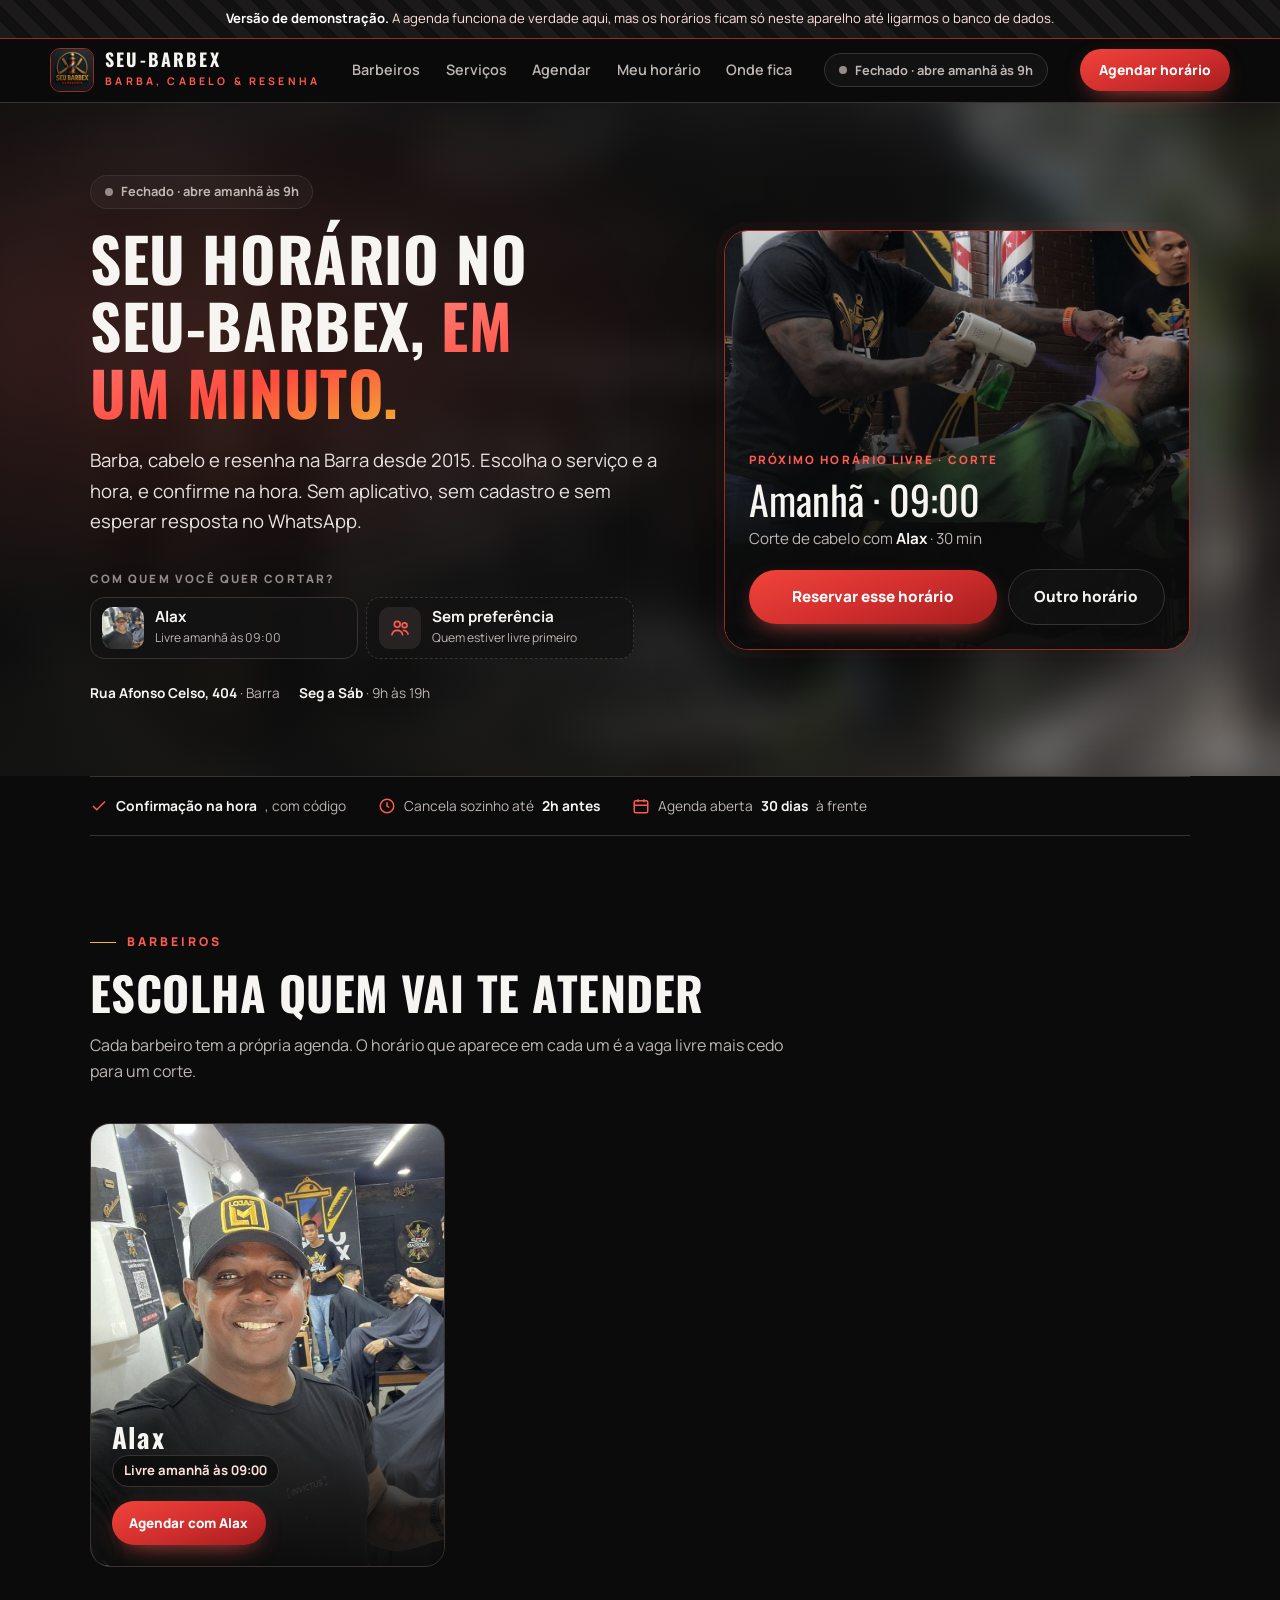
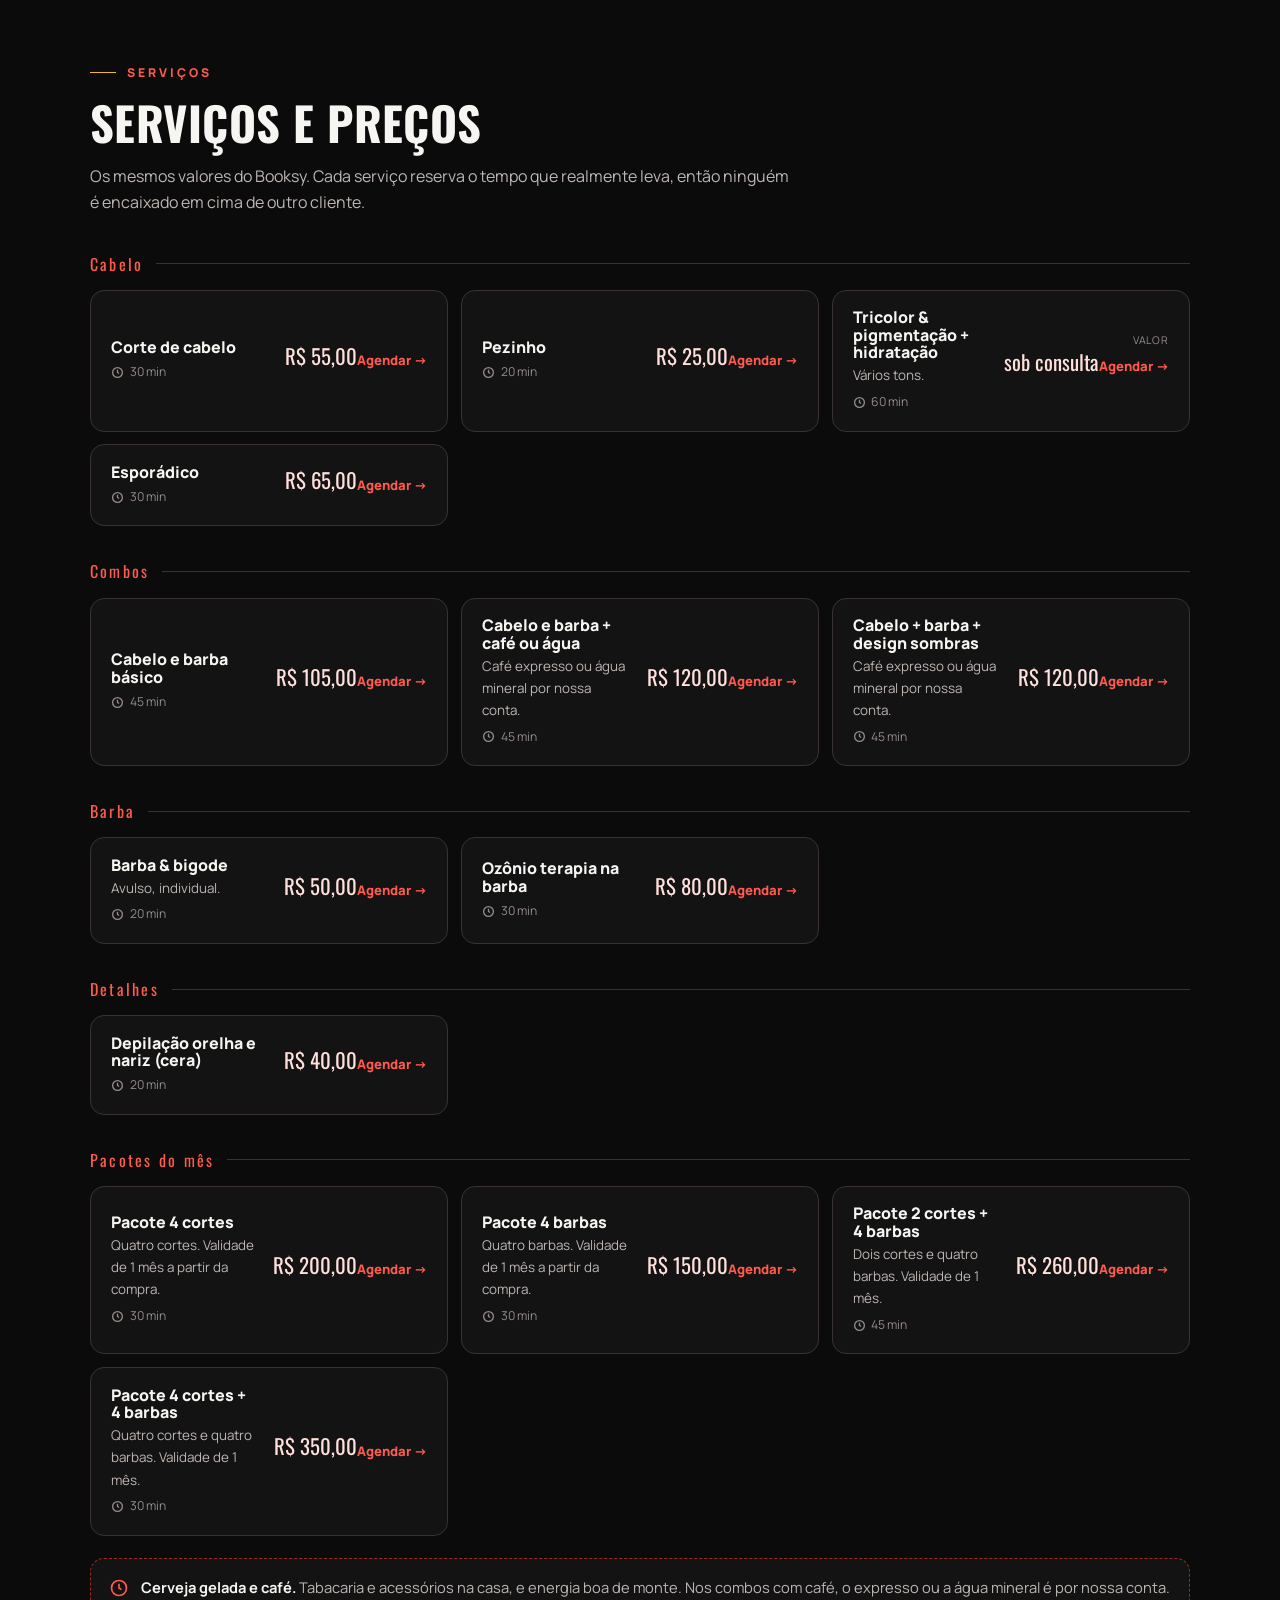
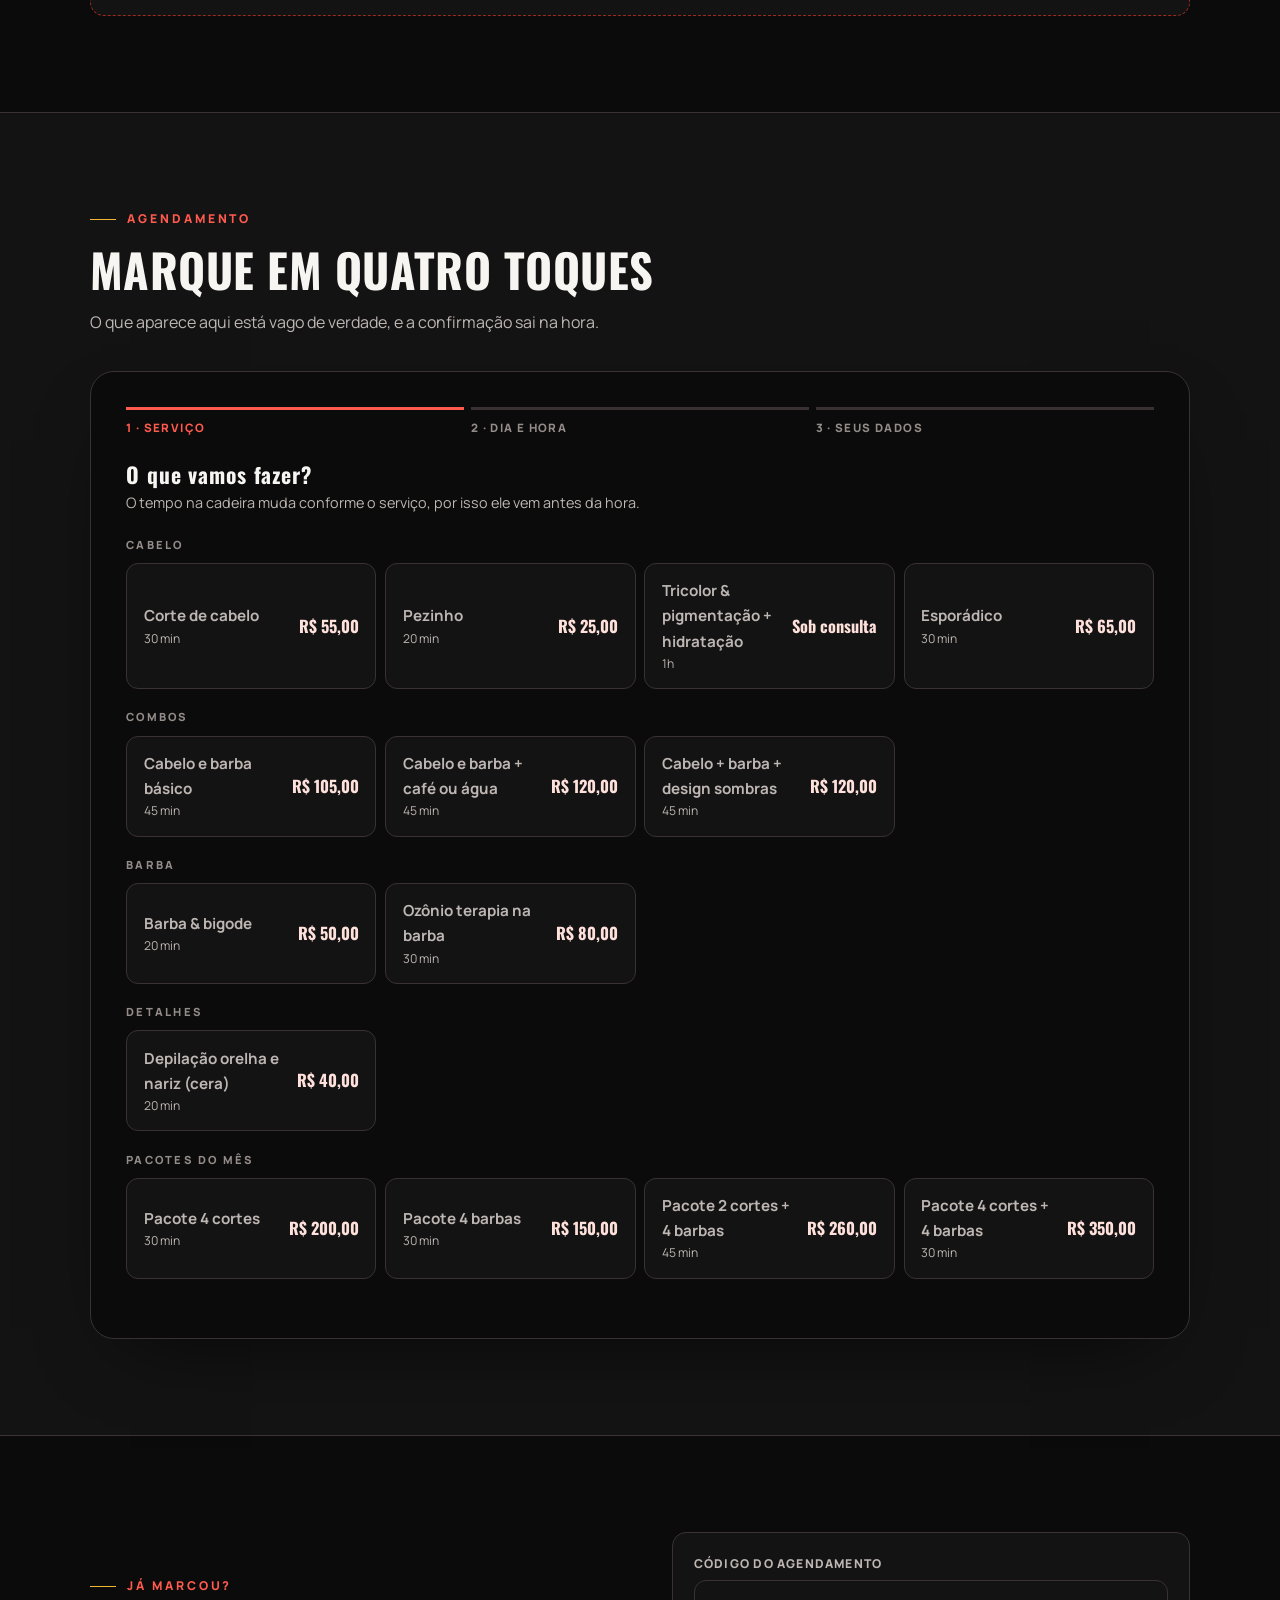
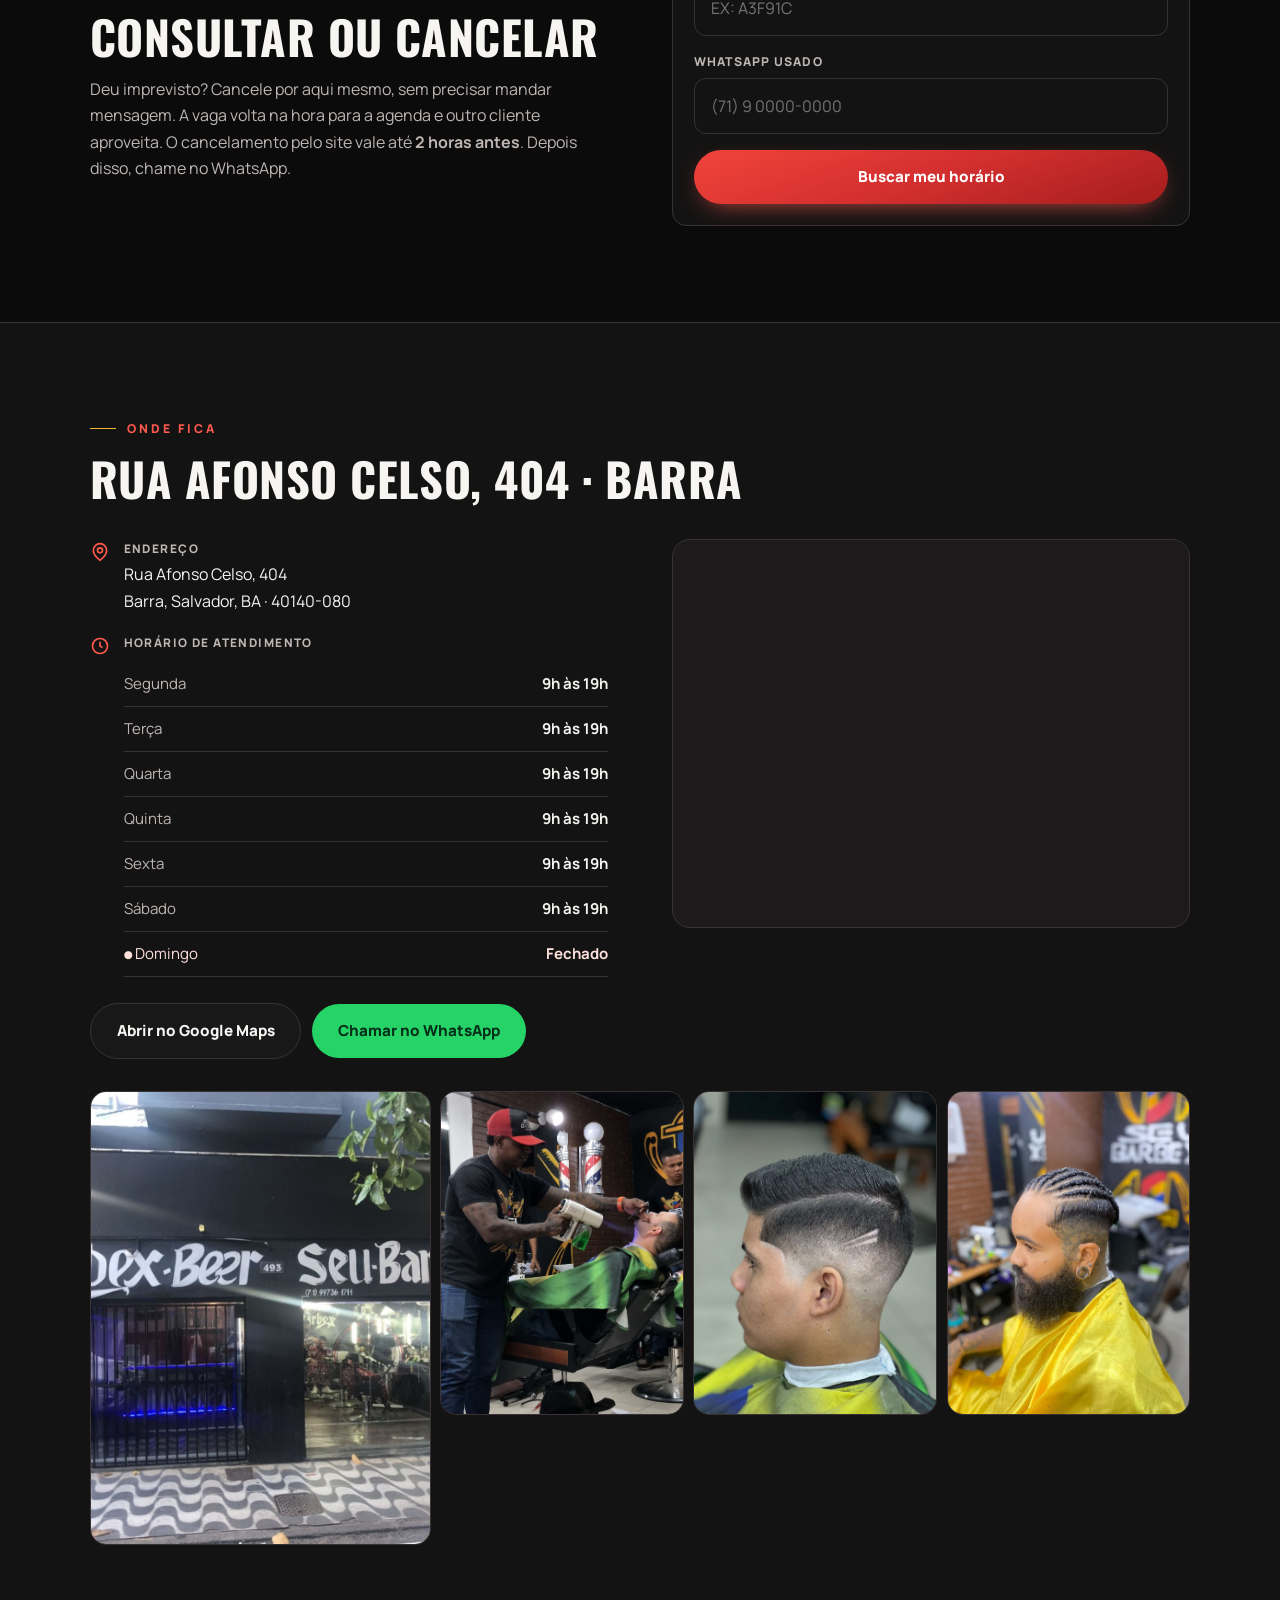
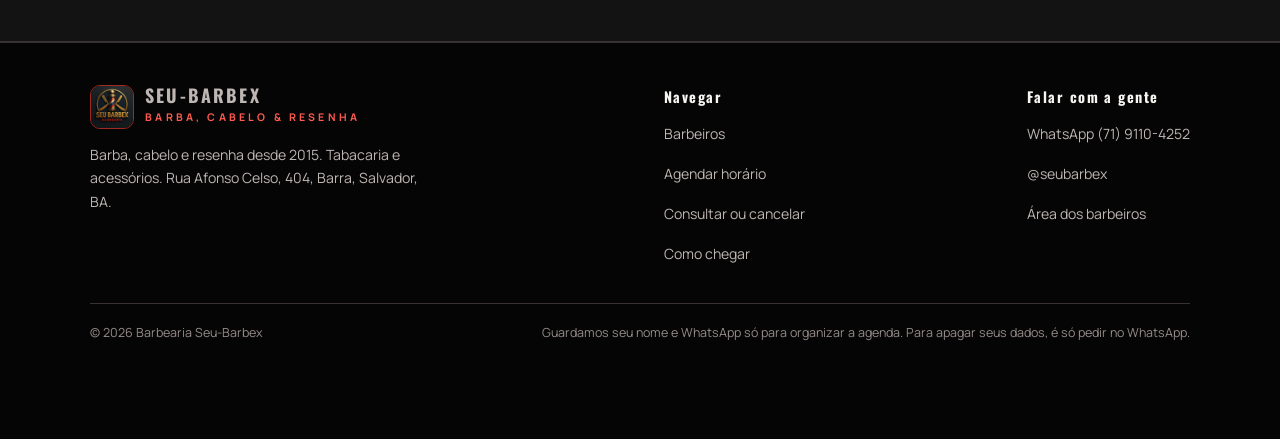
==== index.html @ 73397964 "Atualiza o site" ====
<!DOCTYPE html>
<html lang="pt-BR">
<head>
<meta charset="UTF-8">
<meta name="viewport" content="width=device-width, initial-scale=1.0">
<title>Seu-Barbex · Barba, Cabelo &amp; Resenha · Agende seu horário na Barra</title>
<meta name="description" content="Barbearia na Barra, Salvador, desde 2015. Barba, cabelo e resenha, com tabacaria e acessórios. Escolha o barbeiro, o serviço e o horário e confirme na hora, sem app e sem cadastro.">
<meta name="theme-color" content="#0B0B0B">
<link rel="icon" href="fotos/logo.jpg">

<meta property="og:type" content="website">
<meta property="og:title" content="Seu-Barbex · Agende seu horário">
<meta property="og:description" content="Escolha o barbeiro, o serviço e o horário. Confirmação na hora, sem app.">
<meta property="og:image" content="fotos/salao.jpg">
<meta property="og:locale" content="pt_BR">
<meta name="twitter:card" content="summary_large_image">

<link rel="preconnect" href="https://fonts.googleapis.com">
<link rel="preconnect" href="https://fonts.gstatic.com" crossorigin>
<link href="https://fonts.googleapis.com/css2?family=Oswald:wght@500;600;700&family=Manrope:wght@400;500;600;700;800&display=swap" rel="stylesheet">
<link rel="stylesheet" href="assets/estilo.css?v=20260923222624">

<script type="application/ld+json">
{
  "@context":"https://schema.org",
  "@type":"BarberShop",
  "name":"Barbearia Seu-Barbex",
  "slogan":"Barba, Cabelo & Resenha",
  "image":"fotos/salao.jpg",
  "priceRange":"R$$",
  "address":{
    "@type":"PostalAddress",
    "streetAddress":"Rua Afonso Celso, 404",
    "addressLocality":"Salvador",
    "addressRegion":"BA",
    "postalCode":"40140-080",
    "addressCountry":"BR"
  },
  "telephone":"+55 71 9110-4252",
  "sameAs":["https://www.instagram.com/seubarbex/","https://booksy.com/pt-br/101748_seu-barbex_barbearias_244817_salvador"],
  "openingHoursSpecification":[
    {"@type":"OpeningHoursSpecification","dayOfWeek":["Monday","Tuesday","Wednesday","Thursday","Friday","Saturday"],"opens":"09:00","closes":"19:00"}
  ]
}
</script>
</head>
<body>

<div id="faixa-demo" class="faixa-demo" hidden>
  <b>Versão de demonstração.</b> A agenda funciona de verdade aqui, mas os horários ficam só neste aparelho até ligarmos o banco de dados.
</div>

<!-- ================= TOPO ================= -->
<header class="topo">
  <div class="wrap topo-in">
    <a class="marca" href="#" aria-label="Seu-Barbex, início">
      <img src="fotos/logo.jpg" alt="" width="44" height="44">
      <span><b>SEU-BARBEX</b><small>Barba, Cabelo &amp; Resenha</small></span>
    </a>
    <nav class="menu">
      <a href="#equipe">Barbeiros</a>
      <a href="#servicos">Serviços</a>
      <a href="#agendar">Agendar</a>
      <a href="#meu-horario">Meu horário</a>
      <a href="#local">Onde fica</a>
    </nav>
    <span class="status" data-status></span>
    <a class="btn btn-prata" href="#agendar">Agendar horário</a>
  </div>
</header>

<!-- ================= CAPA: a agenda já começa aqui ================= -->
<section class="capa capa-agenda">
  <div class="capa-foto" style="background-image:url('fotos/salao.jpg');background-position:60% 50%"></div>
  <div class="wrap capa-in">
    <div class="capa-txt">
      <span class="status" data-status></span>
      <h1>Seu horário no Seu-Barbex, <span class="prata-texto">em um minuto.</span></h1>
      <p class="lead">
        Barba, cabelo e resenha na Barra desde 2015. Escolha o serviço e a hora, e confirme na hora.
        Sem aplicativo, sem cadastro e sem esperar resposta no WhatsApp.
      </p>

      <p class="rotulo">Com quem você quer cortar?</p>
      <div class="atalhos" id="atalhos">
        <div class="carregando">Carregando a equipe…</div>
      </div>

      <div class="capa-rodape">
        <span><b>Rua Afonso Celso, 404</b> · Barra</span>
        <span><b>Seg a Sáb</b> · 9h às 19h</span>
      </div>
    </div>

    <aside class="proximo" id="proximo" aria-live="polite">
      <img src="fotos/atendimento.jpg" alt="" width="1050" height="1400">
      <div class="proximo-in">
        <p class="rotulo">Próximo horário livre · Corte</p>
        <div class="proximo-quando" id="px-quando">Procurando…</div>
        <p class="proximo-com" id="px-com">&nbsp;</p>
        <div class="acoes">
          <button class="btn btn-prata btn-bloco" id="px-reservar" type="button" disabled>Reservar esse horário</button>
          <a class="btn btn-linha" href="#agendar">Outro horário</a>
        </div>
      </div>
    </aside>
  </div>
</section>

<div class="wrap">
  <div class="selos">
    <span><svg width="18" height="18" viewBox="0 0 24 24" fill="none" stroke="currentColor" stroke-width="2"><path d="M20 6 9 17l-5-5"/></svg><b>Confirmação na hora</b>, com código</span>
    <span><svg width="18" height="18" viewBox="0 0 24 24" fill="none" stroke="currentColor" stroke-width="2"><circle cx="12" cy="12" r="9"/><path d="M12 7v5l3 2"/></svg>Cancela sozinho até <b>2h antes</b></span>
    <span><svg width="18" height="18" viewBox="0 0 24 24" fill="none" stroke="currentColor" stroke-width="2"><rect x="3" y="5" width="18" height="16" rx="2"/><path d="M8 3v4M16 3v4M3 11h18"/></svg>Agenda aberta <b>30 dias</b> à frente</span>
  </div>
</div>

<!-- ================= EQUIPE ================= -->
<section class="secao" id="equipe">
  <div class="wrap">
    <p class="olho">Barbeiros</p>
    <h2>Escolha quem vai te atender</h2>
    <p class="sub">
      Cada barbeiro tem a própria agenda. O horário que aparece em cada um
      é a vaga livre mais cedo para um corte.
    </p>
    <div class="equipe equipe-v2" id="equipe-lista">
      <div class="carregando">Carregando a equipe…</div>
    </div>
  </div>
</section>

<!-- ================= SERVIÇOS ================= -->
<section class="secao" id="servicos" style="padding-top:0">
  <div class="wrap">
    <p class="olho">Serviços</p>
    <h2>Serviços e preços</h2>
    <p class="sub">
      Os mesmos valores do Booksy. Cada serviço reserva o tempo que realmente leva,
      então ninguém é encaixado em cima de outro cliente.
    </p>
    <div id="cardapio" style="margin-top:2.2rem">
      <div class="carregando">Carregando os serviços…</div>
    </div>
    <div class="aviso-chegada">
      <svg width="20" height="20" viewBox="0 0 24 24" fill="none" stroke="currentColor" stroke-width="2"><circle cx="12" cy="12" r="9"/><path d="M12 7v5l3 2"/></svg>
      <span><b>Cerveja gelada e café.</b> Tabacaria e acessórios na casa, e energia boa de monte.
        Nos combos com café, o expresso ou a água mineral é por nossa conta.</span>
    </div>
  </div>
</section>

<!-- ================= AGENDAMENTO ================= -->
<section class="secao agendar" id="agendar">
  <div class="wrap">
    <p class="olho">Agendamento</p>
    <h2>Marque em quatro toques</h2>
    <p class="sub">
      O que aparece aqui está vago de verdade, e a confirmação sai na hora.
    </p>

    <div class="painel" id="agendar-app">

      <div class="passos" id="passos">
        <div class="passo" data-estado="atual">1 · Barbeiro</div>
        <div class="passo" data-estado="aberto">2 · Serviço</div>
        <div class="passo" data-estado="aberto">3 · Dia e hora</div>
        <div class="passo" data-estado="aberto">4 · Seus dados</div>
      </div>

      <div class="escolhas" id="escolhas" hidden></div>

      <!-- 1 -->
      <div class="etapa" data-etapa="1" data-ativa>
        <h3>Com quem você quer cortar?</h3>
        <p class="dica">Cada barbeiro tem a própria agenda. Sem preferência, você vê todos os horários livres da casa.</p>
        <div class="lista-barbeiros" id="lista-barbeiros"></div>
      </div>

      <!-- 2 -->
      <div class="etapa" data-etapa="2">
        <h3>O que vamos fazer?</h3>
        <p class="dica">O tempo na cadeira muda conforme o serviço, por isso ele vem antes da hora.</p>
        <div id="lista-servicos"></div>
        <div class="acoes"><button class="voltar" type="button" data-voltar="1">← Trocar o barbeiro</button></div>
      </div>

      <!-- 3 -->
      <div class="etapa" data-etapa="3">
        <h3>Escolha o dia e a hora</h3>
        <div class="fita" id="fita-dias"></div>
        <p class="titulo-dia" id="titulo-dia"></p>
        <div id="caixa-horas"></div>
        <div class="acoes"><button class="voltar" type="button" data-voltar="2">← Trocar o serviço</button></div>
      </div>

      <!-- 4 -->
      <div class="etapa" data-etapa="4">
        <h3>Quase lá</h3>
        <p class="dica">Só falta saber quem vai sentar na cadeira.</p>
        <div class="resumo" id="resumo"></div>
        <form id="form-cliente" novalidate>
          <div class="campos">
            <div class="campo">
              <label for="cli-nome">Seu nome</label>
              <input id="cli-nome" name="nome" type="text" autocomplete="name" placeholder="Como te chamam" required>
            </div>
            <div class="campo">
              <label for="cli-tel">WhatsApp</label>
              <input id="cli-tel" name="tel" type="tel" inputmode="numeric" autocomplete="tel" placeholder="(71) 9 0000-0000" required>
              <p class="ajuda">Serve para te achar se precisar remarcar. Não vai para lista de propaganda.</p>
            </div>
            <div class="campo">
              <label for="cli-obs">Observação <span style="text-transform:none;letter-spacing:0;font-weight:500">(opcional)</span></label>
              <textarea id="cli-obs" name="obs" maxlength="240" placeholder="Ex: o mesmo do mês passado, degradê baixo"></textarea>
            </div>
          </div>
          <div id="msg-form"></div>
          <div class="acoes">
            <button class="btn btn-prata" id="btn-confirmar" type="submit">Confirmar horário</button>
            <button class="voltar" type="button" data-voltar="3">← Trocar a hora</button>
          </div>
        </form>
      </div>

      <!-- 5 -->
      <div class="etapa" data-etapa="5">
        <div class="sucesso">
          <div class="selo-ok" aria-hidden="true">
            <svg width="30" height="30" viewBox="0 0 24 24" fill="none" stroke="currentColor" stroke-width="3" stroke-linecap="round" stroke-linejoin="round"><path d="M20 6 9 17l-5-5"/></svg>
          </div>
          <h3>Horário confirmado</h3>
          <p class="com">com <span id="ok-barbeiro"></span></p>
          <p class="dica" id="ok-linha" style="color:var(--cinza);margin:.4rem 0 1rem"></p>
          <p style="font-size:.76rem;letter-spacing:.16em;text-transform:uppercase;color:var(--cinza);font-weight:800">Seu código</p>
          <div class="codigo" id="ok-codigo"></div>
          <p style="max-width:34rem;margin:0 auto 1.4rem;color:var(--cinza);font-size:.92rem">
            Guarde esse código: é com ele que você consulta ou cancela sozinho,
            até 2 horas antes. Chegue uns 5 minutinhos antes.
          </p>
          <div class="acoes" style="justify-content:center">
            <a class="btn btn-zap" id="ok-zap" target="_blank" rel="noopener">Avisar no WhatsApp</a>
            <a class="btn btn-linha" id="ok-ics">Salvar no calendário</a>
            <button class="btn btn-linha" id="btn-novo" type="button">Marcar outro</button>
          </div>
        </div>
      </div>

    </div>
  </div>
</section>

<!-- ================= MEU HORÁRIO ================= -->
<section class="secao" id="meu-horario">
  <div class="wrap dupla">
    <div>
      <p class="olho">Já marcou?</p>
      <h2>Consultar ou cancelar</h2>
      <p class="sub">
        Deu imprevisto? Cancele por aqui mesmo, sem precisar mandar mensagem.
        A vaga volta na hora para a agenda e outro cliente aproveita.
        O cancelamento pelo site vale até <b>2 horas antes</b>. Depois disso, chame no WhatsApp.
      </p>
    </div>
    <div class="cartao">
      <form id="form-consulta">
        <div class="campos">
          <div class="campo">
            <label for="con-codigo">Código do agendamento</label>
            <input id="con-codigo" type="text" placeholder="Ex: A3F91C" style="text-transform:uppercase" required>
          </div>
          <div class="campo">
            <label for="con-tel">WhatsApp usado</label>
            <input id="con-tel" type="tel" inputmode="numeric" placeholder="(71) 9 0000-0000" required>
          </div>
          <button class="btn btn-prata btn-bloco" type="submit">Buscar meu horário</button>
        </div>
      </form>
      <div id="saida-consulta"></div>
    </div>
  </div>
</section>

<!-- ================= ONDE FICA ================= -->
<section class="secao" id="local" style="background:var(--grafite);border-block:1px solid var(--borda)">
  <div class="wrap">
    <p class="olho">Onde fica</p>
    <h2>Rua Afonso Celso, 404 · Barra</h2>

    <div class="dupla" style="margin-top:2.2rem;align-items:start">
      <div class="info-local">
        <div class="info-item">
          <svg width="20" height="20" viewBox="0 0 24 24" fill="none" stroke="currentColor" stroke-width="2"><path d="M20 10c0 6-8 12-8 12s-8-6-8-12a8 8 0 1 1 16 0Z"/><circle cx="12" cy="10" r="3"/></svg>
          <div>
            <b class="rot">Endereço</b>
            Rua Afonso Celso, 404<br>
            Barra, Salvador, BA · 40140-080
          </div>
        </div>

        <div class="info-item">
          <svg width="20" height="20" viewBox="0 0 24 24" fill="none" stroke="currentColor" stroke-width="2"><circle cx="12" cy="12" r="9"/><path d="M12 7v5l3 2"/></svg>
          <div style="width:100%">
            <b class="rot">Horário de atendimento</b>
            <table class="tabela-horario" id="tabela-horario">
              <tr data-dia="1"><td>Segunda</td><td>9h às 19h</td></tr>
              <tr data-dia="2"><td>Terça</td><td>9h às 19h</td></tr>
              <tr data-dia="3"><td>Quarta</td><td>9h às 19h</td></tr>
              <tr data-dia="4"><td>Quinta</td><td>9h às 19h</td></tr>
              <tr data-dia="5"><td>Sexta</td><td>9h às 19h</td></tr>
              <tr data-dia="6"><td>Sábado</td><td>9h às 19h</td></tr>
              <tr data-dia="0"><td>Domingo</td><td>Fechado</td></tr>
            </table>
          </div>
        </div>

        <div class="acoes" style="margin-top:.4rem">
          <a class="btn btn-linha" id="link-maps" target="_blank" rel="noopener" href="https://www.google.com/maps/search/?api=1&amp;query=Rua+Afonso+Celso+404+Barra+Salvador+BA">Abrir no Google Maps</a>
          <a class="btn btn-linha" id="link-contato" target="_blank" rel="noopener" href="https://wa.me/557191104252">Chamar no WhatsApp</a>
        </div>
      </div>

      <div class="mapa">
        <iframe title="Mapa da Seu-Barbex" loading="lazy" referrerpolicy="no-referrer-when-downgrade"
          src="https://www.google.com/maps?q=Rua%20Afonso%20Celso%2C%20404%2C%20Barra%2C%20Salvador%20-%20BA&output=embed"></iframe>
      </div>
    </div>

    <div class="faixa-fotos">
      <figure><img src="fotos/fachada.jpg" loading="lazy" alt="Fachada da Seu-Barbex na Rua Afonso Celso, com o letreiro Barbex Beer e Seu-Barbex."></figure>
      <figure><img src="fotos/atendimento.jpg" loading="lazy" alt="Barbeiro de boné vermelho finalizando o corte de um cliente na cadeira."></figure>
      <figure><img src="fotos/corte-1.jpg" loading="lazy" style="object-position:50% 35%" alt="Corte degradê com risco lateral, visto de perfil."></figure>
      <figure><img src="fotos/barba.jpg" loading="lazy" style="object-position:50% 30%" alt="Cliente com barba longa e tranças no cabelo."></figure>
    </div>
  </div>
</section>

<!-- ================= RODAPÉ ================= -->
<footer class="rodape">
  <div class="wrap">
    <div class="rodape-in">
      <div style="max-width:22rem">
        <a class="marca" href="#" style="margin-bottom:.9rem">
          <img src="fotos/logo.jpg" alt="" width="44" height="44">
          <span><b>SEU-BARBEX</b><small>Barba, Cabelo &amp; Resenha</small></span>
        </a>
        <p>Barba, cabelo e resenha desde 2015. Tabacaria e acessórios. Rua Afonso Celso, 404, Barra, Salvador, BA.</p>
      </div>
      <div>
        <b class="rodape-titulo">Navegar</b>
        <ul class="rodape-links">
          <li><a href="#equipe">Barbeiros</a></li>
          <li><a href="#agendar">Agendar horário</a></li>
          <li><a href="#meu-horario">Consultar ou cancelar</a></li>
          <li><a href="#local">Como chegar</a></li>
        </ul>
      </div>
      <div>
        <b class="rodape-titulo">Falar com a gente</b>
        <ul class="rodape-links">
          <li><a href="https://wa.me/557191104252" target="_blank" rel="noopener">WhatsApp (71) 9110-4252</a></li>
          <li><a href="https://www.instagram.com/seubarbex/" target="_blank" rel="noopener">@seubarbex</a></li>
          <li><a href="admin.html">Área dos barbeiros</a></li>
        </ul>
      </div>
    </div>
    <div class="creditos">
      <span>© <span id="ano"></span> Barbearia Seu-Barbex</span>
      <span>Guardamos seu nome e WhatsApp só para organizar a agenda. Para apagar seus dados, é só pedir no WhatsApp.</span>
    </div>
  </div>
</footer>

<a class="flutua" href="#agendar">
  <svg width="18" height="18" viewBox="0 0 24 24" fill="none" stroke="currentColor" stroke-width="2"><rect x="3" y="5" width="18" height="16" rx="2"/><path d="M8 3v4M16 3v4M3 11h18"/></svg>
  Agendar
</a>

<script src="assets/config.js?v=20260923222624"></script>
<!-- Este bloco vem ANTES de agenda.js: registra o ouvinte que recebe
     barbeiros e serviços assim que carregam. -->
<script>
(function () {
  var CFG = window.TV;
  var DIAS = ['domingo','segunda','terça','quarta','quinta','sexta','sábado'];
  document.getElementById('ano').textContent = new Date().getFullYear();
  if (CFG.modoDemo) document.getElementById('faixa-demo').hidden = false;
  if (CFG.whatsapp) {
    var contato = document.getElementById('link-contato');
    contato.href = 'https://wa.me/' + CFG.whatsapp;
    contato.textContent = 'Chamar no WhatsApp';
    contato.className = 'btn btn-zap';
  }

  function el(tag, cls, txt) {
    var n = document.createElement(tag);
    if (cls) n.className = cls;
    if (txt != null) n.textContent = txt;
    return n;
  }
  function min(t) { var p = String(t).split(':'); return (+p[0]) * 60 + (+p[1]); }
  function horaCurta(t) { var p = String(t).split(':'); return (+p[0]) + 'h' + (p[1] === '00' ? '' : p[1]); }
  function irAgendar() { document.getElementById('agendar').scrollIntoView({ behavior: 'smooth' }); }
  function avatar(b, cls) {
    var box = el('span', cls);
    if (b.foto) { var i = el('img'); i.src = b.foto; i.alt = ''; box.appendChild(i); }
    else box.appendChild(el('span', 'iniciais', CFG.iniciais ? CFG.iniciais(b.nome) : b.nome[0]));
    return box;
  }
  function primeiroNome(n) { return String(n).split(' ')[0]; }
  function quando(p) { return CFG.diaRelativo(p.dia).replace(/, \d+ de .*/, '') + ' · ' + p.hora; }

  /* ---- aberto / fechado agora ---- */
  (function status() {
    var agora = new Date(), m = agora.getHours() * 60 + agora.getMinutes();
    var hoje = CFG.expediente[agora.getDay()], txt, aberto = false;
    if (hoje && hoje.aberto && m >= min(hoje.abre) && m < min(hoje.fecha)) {
      aberto = true; txt = 'Aberto agora · até ' + horaCurta(hoje.fecha);
    } else {
      for (var i = 0; i < 8; i++) {
        var d = (agora.getDay() + i) % 7, e = CFG.expediente[d];
        if (!e || !e.aberto || (i === 0 && m >= min(e.abre))) continue;
        txt = 'Fechado · abre ' + (i === 0 ? 'hoje' : i === 1 ? 'amanhã' : DIAS[d]) + ' às ' + horaCurta(e.abre);
        break;
      }
    }
    Array.prototype.forEach.call(document.querySelectorAll('[data-status]'), function (s) {
      s.textContent = txt;
      if (aberto) s.setAttribute('data-aberto', '');
    });
    var linha = document.querySelector('#tabela-horario tr[data-dia="' + agora.getDay() + '"]');
    if (linha) linha.setAttribute('data-hoje', '');
  })();

  /* ---- cardápio ---- */
  function pintaCardapio(lista) {
    var alvo = document.getElementById('cardapio');
    alvo.innerHTML = '';
    var grupos = {};
    lista.forEach(function (s) {
      if (s.categoria === 'Assinatura') { alvo.appendChild(cardAssinatura(s)); return; }
      var g = s.categoria || 'Serviços'; (grupos[g] = grupos[g] || []).push(s);
    });
    Object.keys(grupos).forEach(function (g) {
      var bloco = el('div', 'cardapio-grupo');
      bloco.appendChild(el('div', 'cardapio-titulo', g));
      var grade = el('div', 'grade-servicos');
      grupos[g].forEach(function (s) {
        var card = el('article', 'servico');
        card.innerHTML =
          '<div class="servico-txt"><h3></h3><p></p>' +
            '<span class="tempo"><svg width="13" height="13" viewBox="0 0 24 24" fill="none" stroke="currentColor" stroke-width="2.4"><circle cx="12" cy="12" r="9"/><path d="M12 7v5l3 2"/></svg>' +
            s.duracao_min + ' min</span></div>' +
          '<div class="servico-dir"><span class="preco"></span>' +
            '<button class="marcar" type="button">Agendar →</button></div>';
        card.querySelector('h3').textContent = s.nome;
        card.querySelector('p').textContent = s.descricao || '';
        card.querySelector('.preco').innerHTML = valor(s);
        card.querySelector('.marcar').addEventListener('click', function () { CFG.agendarServico(s.id); irAgendar(); });
        grade.appendChild(card);
      });
      bloco.appendChild(grade);
      alvo.appendChild(bloco);
    });
  }
  function valor(s) {
    if (!s.preco_centavos) return '<small>valor</small>sob consulta';
    return (s.a_partir_de ? '<small>a partir de</small>' : '') + 'R$ ' + (s.preco_centavos / 100).toFixed(2).replace('.', ',');
  }
  function cardAssinatura(s) {
    var c = el('article', 'assinatura');
    var esq = el('div');
    esq.appendChild(el('p', 'rotulo', 'Assinatura da casa'));
    esq.appendChild(el('h3', null, s.nome));
    esq.appendChild(el('p', null, s.descricao || ''));
    var meta = el('div', 'meta');
    meta.appendChild(el('span', null, s.duracao_min + ' min na cadeira'));
    esq.appendChild(meta);
    var dir = el('div', 'servico-dir');
    var p = el('div', 'preco'); p.innerHTML = valor(s);
    dir.appendChild(p);
    var b = el('button', 'btn btn-prata', 'Agendar a Experiência');
    b.type = 'button'; b.style.marginTop = '.6rem';
    b.addEventListener('click', function () { CFG.agendarServico(s.id); irAgendar(); });
    dir.appendChild(b);
    c.appendChild(esq); c.appendChild(dir);
    return c;
  }

  /* ---- atalhos da capa + cards da equipe, com a vaga mais cedo de cada um ---- */
  function pintaEquipe(barbeiros, servicos) {
    var corte = servicos.filter(function (s) { return s.id === 'corte' || s.slug === 'corte'; })[0] || servicos[0];
    var atalhos = document.getElementById('atalhos');
    var lista = document.getElementById('equipe-lista');
    atalhos.innerHTML = ''; lista.innerHTML = '';

    var proximos = [];
    barbeiros.forEach(function (b) {
      var at = el('button', 'atalho'); at.type = 'button';
      at.appendChild(avatar(b, 'av'));
      var t = el('span'); t.appendChild(el('b', null, b.nome));
      var sm = el('small', null, 'Vendo a agenda…'); t.appendChild(sm);
      at.appendChild(t);
      at.addEventListener('click', function () { CFG.agendarCom(b.id); irAgendar(); });
      atalhos.appendChild(at);

      var card = el('article', 'membro' + (b.foto ? '' : ' sem-foto'));
      if (b.foto) {
        var img = el('img'); img.src = b.foto; img.loading = 'lazy'; img.alt = 'Foto de ' + b.nome + ', barbeiro da Seu-Barbex.';
        card.appendChild(img);
      } else {
        card.appendChild(el('span', 'iniciais', CFG.iniciais ? CFG.iniciais(b.nome) : b.nome[0]));
      }
      var info = el('div', 'membro-info');
      info.appendChild(el('h3', null, b.nome));
      var livre = el('span', 'livre', 'Vendo a agenda…');
      info.appendChild(livre);
      var ac = el('div', 'membro-acoes');
      var bt = el('button', 'btn btn-prata', 'Agendar com ' + primeiroNome(b.nome));
      bt.type = 'button';
      bt.addEventListener('click', function () { CFG.agendarCom(b.id); irAgendar(); });
      ac.appendChild(bt);
      if (b.instagram) {
        var ig = el('a', 'btn btn-linha', '@'); ig.href = 'https://www.instagram.com/' + b.instagram + '/';
        ig.target = '_blank'; ig.rel = 'noopener'; ig.setAttribute('aria-label', 'Instagram de ' + b.nome);
        ac.appendChild(ig);
      }
      info.appendChild(ac);
      card.appendChild(info);
      lista.appendChild(card);

      proximos.push(CFG.proximoLivre(b, corte).then(function (p) {
        var txt = p ? 'Livre ' + quando(p).toLowerCase().replace(' · ', ' às ') : 'Agenda cheia nos próximos dias';
        sm.textContent = txt; livre.textContent = txt;
        return p ? { b: b, p: p } : null;
      }).catch(function () { sm.textContent = livre.textContent = 'Ver horários'; return null; }));
    });

    var q = el('button', 'atalho qualquer'); q.type = 'button';
    q.innerHTML = '<span class="av"><svg width="22" height="22" viewBox="0 0 24 24" fill="none" stroke="currentColor" stroke-width="1.8"><circle cx="9" cy="8" r="3.2"/><circle cx="17" cy="9" r="2.6"/><path d="M3 20c.6-3.4 3-5.4 6-5.4s5.4 2 6 5.4M15 14.8c2.8-.4 5.2 1.3 6 4.6"/></svg></span>' +
                  '<span><b>Sem preferência</b><small>Quem estiver livre primeiro</small></span>';
    q.addEventListener('click', function () { CFG.agendarCom('qualquer'); irAgendar(); });
    atalhos.appendChild(q);

    // cartão "próximo horário livre": a vaga mais cedo da casa inteira
    Promise.all(proximos).then(function (r) {
      var melhor = r.filter(Boolean).sort(function (a, c) {
        return (a.p.dia + a.p.hora) < (c.p.dia + c.p.hora) ? -1 : 1;
      })[0];
      var qd = document.getElementById('px-quando'), com = document.getElementById('px-com'), bt = document.getElementById('px-reservar');
      if (!melhor) { qd.textContent = 'Agenda cheia'; com.textContent = 'Chame no WhatsApp que a gente encaixa.'; return; }
      qd.textContent = quando(melhor.p);
      com.innerHTML = '';
      com.appendChild(document.createTextNode(corte.nome + ' com '));
      com.appendChild(el('b', null, melhor.b.nome));
      com.appendChild(document.createTextNode(' · ' + corte.duracao_min + ' min'));
      bt.disabled = false;
      bt.onclick = function () { CFG.agendarDireto(melhor.b.id, corte.id, melhor.p.dia, melhor.p.hora); irAgendar(); };
    });
  }

  var dados = null;
  function recebe(d) { dados = d; pintaCardapio(d.servicos); pintaEquipe(d.barbeiros, d.servicos); }
  document.addEventListener('tv:dados', function (ev) { recebe(ev.detail); });
  // marcou? a vaga some da capa e dos cards na mesma hora
  document.addEventListener('tv:agendado', function () { if (dados) pintaEquipe(dados.barbeiros, dados.servicos); });
})();
</script>
<script src="assets/agenda.js?v=20260923222624"></script>
</body>
</html>
---- assets/estilo.css ----
/* =====================================================================
   Seu-Barbex — folha de estilo
   Paleta tirada da própria marca: fachada preta e vermelha, caveira de
   óculos vermelhos no logo e o dourado do brasão novo (Booksy).
   ===================================================================== */

:root{
  --fundo:      #0B0B0B;
  --grafite:    #141313;
  --carvao:     #1C1A1A;
  --chumbo:     #272323;
  --borda:      #3A3232;

  --prata:       #FF5A4E;
  --prata-clara: #FFE1DC;
  --prata-fundo: #9E2A22;
  --prata-gradiente: linear-gradient(160deg, #F0443A 0%, #D32F2F 50%, #A51D1D 100%);

  --ouro:       #F2B632;

  --creme:      #F7F5F2;
  --cinza:      #BDB6B3;
  --cinza-fraco:#948C89;
  --verde-zap:  #25D366;
  --vermelho:   #FF8A80;

  --display: 'Oswald', Impact, 'Arial Narrow', sans-serif;
  --corpo:   'Manrope', system-ui, sans-serif;

  --raio:  14px;
  --larg:  1180px;
}

*{margin:0;padding:0;box-sizing:border-box}
[hidden]{display:none !important}
html{scroll-behavior:smooth;scroll-padding-top:80px}
body{
  font-family:var(--corpo);
  background:var(--fundo);
  color:var(--creme);
  line-height:1.65;
  overflow-x:clip;
  -webkit-font-smoothing:antialiased;
}
img{display:block;max-width:100%}
a{color:inherit;text-decoration:none}
button{font:inherit;color:inherit;background:none;border:none;cursor:pointer}
:focus-visible{outline:2px solid var(--prata);outline-offset:3px;border-radius:6px}

.wrap{max-width:var(--larg);margin:0 auto;padding:0 clamp(1rem,4vw,2.5rem)}
.secao{padding:clamp(3.5rem,8vw,6rem) 0}

h1,h2,h3,.display{font-family:var(--display);font-weight:700;line-height:1.1;letter-spacing:.02em}
h2{font-size:clamp(1.9rem,4.4vw,2.9rem)}
h3{font-size:1.1rem;letter-spacing:.04em}

.olho{
  font-size:.76rem;font-weight:800;letter-spacing:.24em;text-transform:uppercase;color:var(--prata);
  display:flex;align-items:center;gap:.7rem;margin-bottom:.9rem;
}
.olho::before{content:"";width:26px;height:1px;background:var(--prata);flex:none}
.sub{color:var(--cinza);max-width:44rem;margin-top:.9rem}
.prata-texto{
  background:var(--prata-gradiente);-webkit-background-clip:text;background-clip:text;
  -webkit-text-fill-color:transparent;color:var(--prata);
}

/* ---------- botões ---------- */
.btn{
  display:inline-flex;align-items:center;justify-content:center;gap:.55rem;
  padding:.9rem 1.6rem;border-radius:100px;font-weight:800;font-size:.95rem;min-height:48px;
  transition:transform .15s ease, box-shadow .15s ease, background .15s ease, border-color .15s;
  text-align:center;
}
.btn:active{transform:translateY(1px)}
.btn-prata{background:var(--prata-gradiente);color:#FFFFFF;box-shadow:0 8px 26px -12px var(--prata)}
.btn-prata:hover{box-shadow:0 12px 32px -8px var(--prata)}
.btn-linha{border:1px solid var(--borda);color:var(--creme);background:rgba(255,255,255,.02)}
.btn-linha:hover{border-color:var(--prata);color:var(--prata-clara)}
.btn-zap{background:var(--verde-zap);color:#05301A}
.btn-bloco{width:100%}
.btn:disabled{opacity:.45;cursor:not-allowed;transform:none}

/* ---------- topo ---------- */
.topo{
  position:sticky;top:0;z-index:60;
  background:rgba(11,11,11,.86);backdrop-filter:blur(14px);-webkit-backdrop-filter:blur(14px);
  border-bottom:1px solid var(--borda);
}
.topo-in{display:flex;align-items:center;justify-content:space-between;gap:1rem;padding:.6rem 0}
.marca{display:flex;align-items:center;gap:.7rem}
.marca img{width:44px;height:44px;flex:none;border-radius:10px;object-fit:cover;border:1px solid var(--prata-fundo)}
.marca b{font-family:var(--display);font-size:1.12rem;letter-spacing:.12em;line-height:1;display:block}
.marca small{display:block;font-size:.66rem;letter-spacing:.3em;color:var(--prata);text-transform:uppercase;font-weight:700;margin-top:.25rem}
.menu{display:flex;align-items:center;gap:1.6rem}
.menu a{font-size:.9rem;font-weight:600;color:var(--cinza)}
.menu a:hover{color:var(--prata-clara)}
.topo .btn{padding:.6rem 1.2rem;font-size:.86rem;min-height:42px}
@media(max-width:900px){ .menu{display:none} }

/* ---------- capa ---------- */
.capa{position:relative;min-height:min(92vh,800px);display:flex;align-items:center;isolation:isolate;overflow:hidden}
.capa-foto{position:absolute;inset:0;z-index:-2;background:var(--grafite) center 38%/cover no-repeat}
.capa::after{
  content:"";position:absolute;inset:0;z-index:-1;
  background:
    radial-gradient(70% 60% at 12% 35%, rgba(255,90,78,.16), transparent 70%),
    linear-gradient(100deg, rgba(11,11,11,.97) 0%, rgba(11,11,11,.9) 42%, rgba(11,11,11,.45) 100%);
}
.capa-in{padding-block:clamp(3rem,7vw,5rem);width:100%;display:grid;grid-template-columns:1.15fr .85fr;gap:clamp(2rem,5vw,4rem);align-items:center}
.capa-foto{filter:blur(18px) saturate(.8);transform:scale(1.1)}
.capa-quadro{margin:0;border-radius:24px;overflow:hidden;border:1px solid var(--prata-fundo);aspect-ratio:4/5;box-shadow:0 40px 90px -40px #000,0 0 0 8px rgba(255,90,78,.06)}
.capa-quadro img{width:100%;height:100%;object-fit:cover;object-position:50% 45%}
.capa .selo-novo{
  display:inline-flex;align-items:center;gap:.5rem;border:1px solid var(--prata-fundo);
  background:rgba(255,90,78,.08);color:var(--prata-clara);border-radius:100px;
  padding:.35rem .9rem;font-size:.8rem;font-weight:700;letter-spacing:.04em;margin-bottom:1.2rem;
}
.capa h1{font-size:clamp(2.4rem,6.6vw,4.4rem);max-width:15ch}
.capa p.lead{font-size:clamp(1rem,2vw,1.16rem);color:#E7E2E0;max-width:36rem;margin:1.2rem 0 2rem}
.capa-ctas{display:flex;flex-wrap:wrap;gap:.8rem}
.capa-rostos{display:flex;align-items:center;gap:.8rem;margin-top:2.2rem;font-size:.86rem;color:var(--cinza)}
.capa-rostos .pilha{display:flex}
.capa-rostos .pilha img{width:42px;height:42px;border-radius:50%;object-fit:cover;object-position:50% 20%;border:2px solid var(--fundo);margin-left:-10px}
.capa-rostos .pilha img:first-child{margin-left:0}
.capa-rostos b{color:var(--creme)}
@media(max-width:700px){
  .capa::after{background:linear-gradient(180deg, rgba(11,11,11,.55) 0%, rgba(11,11,11,.92) 45%, rgba(11,11,11,.98) 100%)}
  .capa{min-height:auto}
}

@media(max-width:900px){
  .capa-in{grid-template-columns:1fr}
  .capa-quadro{order:-1;aspect-ratio:4/3;max-height:52vh}
}
.selos{display:flex;flex-wrap:wrap;gap:1.2rem 2rem;border-top:1px solid var(--borda);border-bottom:1px solid var(--borda);padding:1.1rem 0;font-size:.86rem;color:var(--cinza)}
.selos span{display:flex;align-items:center;gap:.5rem}
.selos svg{color:var(--prata);flex:none}
.selos b{color:var(--creme);font-weight:700}

/* ---------- equipe ---------- */
.equipe{display:grid;grid-template-columns:repeat(3,1fr);gap:1.1rem;margin-top:2.4rem}
@media(max-width:900px){ .equipe{grid-template-columns:1fr 1fr} }
@media(max-width:560px){ .equipe{grid-template-columns:1fr} }
.membro{
  position:relative;border-radius:20px;overflow:hidden;border:1px solid var(--borda);background:var(--carvao);
  aspect-ratio:4/5;isolation:isolate;
}
.membro img{position:absolute;inset:0;width:100%;height:100%;object-fit:cover;object-position:50% 25%;z-index:-1;transition:transform .5s ease}
.membro:hover img{transform:scale(1.04)}
.membro::after{content:"";position:absolute;inset:0;z-index:-1;background:linear-gradient(180deg,transparent 45%,rgba(11,11,11,.96) 100%)}
.membro-info{position:absolute;left:0;right:0;bottom:0;padding:1.3rem}
.membro-info h3{font-size:1.7rem;letter-spacing:.06em}
.membro-info p{font-size:.8rem;letter-spacing:.2em;text-transform:uppercase;color:var(--prata);font-weight:700;margin:.2rem 0 1rem}
.membro-acoes{display:flex;gap:.5rem;flex-wrap:wrap}
.membro-acoes .btn{padding:.6rem 1.1rem;font-size:.84rem;min-height:44px}

/* ---------- serviços ---------- */
.cardapio-grupo + .cardapio-grupo{margin-top:2rem}
.cardapio-titulo{font-family:var(--display);font-size:1rem;letter-spacing:.14em;color:var(--prata);margin-bottom:.8rem;display:flex;align-items:center;gap:.8rem}
.cardapio-titulo::after{content:"";flex:1;height:1px;background:var(--borda)}
.grade-servicos{display:grid;grid-template-columns:repeat(auto-fill,minmax(270px,1fr));gap:.8rem}
.servico{
  background:var(--grafite);border:1px solid var(--borda);border-radius:var(--raio);
  padding:1.15rem 1.25rem;display:flex;align-items:center;gap:1rem;
  transition:border-color .2s ease, transform .2s ease;
}
.servico:hover{border-color:var(--prata-fundo);transform:translateY(-2px)}
.servico-txt{flex:1;min-width:0}
.servico h3{font-family:var(--corpo);font-size:1rem;font-weight:800;letter-spacing:0}
.servico p{font-size:.84rem;color:var(--cinza);margin-top:.15rem}
.servico .tempo{font-size:.76rem;color:var(--cinza-fraco);margin-top:.35rem;display:flex;align-items:center;gap:.35rem}
.servico-dir{text-align:right;flex:none}
.servico .preco{font-family:var(--display);font-size:1.3rem;color:var(--prata-clara);white-space:nowrap;line-height:1.1}
.servico .preco small{display:block;font-family:var(--corpo);font-size:.66rem;letter-spacing:.08em;color:var(--cinza-fraco);text-transform:uppercase}
.servico .marcar{font-size:.82rem;font-weight:800;color:var(--prata);min-height:40px;display:inline-flex;align-items:center}
.servico .marcar:hover{color:var(--prata-clara)}

/* ---------- agendamento ---------- */
.agendar{background:var(--grafite);border-block:1px solid var(--borda)}
.painel{
  background:var(--fundo);border:1px solid var(--borda);border-radius:24px;
  padding:clamp(1.1rem,3.5vw,2.2rem);margin-top:2.2rem;
  box-shadow:0 30px 80px -40px rgba(0,0,0,.8);
}
.passos{display:grid;grid-auto-flow:column;grid-auto-columns:1fr;gap:.4rem;margin-bottom:1.4rem}
.passo{
  padding:.5rem 0 .2rem;border-top:3px solid var(--borda);
  font-size:.72rem;letter-spacing:.12em;text-transform:uppercase;color:var(--cinza-fraco);font-weight:800;
  transition:color .2s, border-color .2s;
}
.passo[data-estado="atual"]{border-color:var(--prata);color:var(--prata)}
.passo[data-estado="feito"]{border-color:var(--prata-fundo);color:var(--cinza)}
@media(max-width:520px){ .passo{font-size:.7rem;letter-spacing:.02em} }

.escolhas{display:flex;flex-wrap:wrap;gap:.5rem;margin-bottom:1.4rem}
.escolha{
  display:flex;flex-direction:column;align-items:flex-start;text-align:left;
  padding:.45rem .85rem;border-radius:10px;border:1px solid var(--borda);background:var(--grafite);
  font-size:.88rem;font-weight:700;line-height:1.3;
}
.escolha small{font-size:.64rem;letter-spacing:.14em;text-transform:uppercase;color:var(--cinza-fraco);font-weight:800}
.escolha:hover{border-color:var(--prata-fundo)}
.escolha::after{content:"trocar";font-size:.68rem;color:var(--prata);font-weight:700}

.etapa{display:none}
.etapa[data-ativa]{display:block;animation:sobe .25s ease}
@keyframes sobe{from{opacity:0;transform:translateY(6px)}to{opacity:1;transform:none}}
.etapa > h3{font-size:1.35rem;margin-bottom:.3rem}
.etapa > .dica{font-size:.9rem;color:var(--cinza);margin-bottom:1.3rem}

/* escolha de barbeiro */
.lista-barbeiros{display:grid;grid-template-columns:repeat(auto-fill,minmax(210px,1fr));gap:.7rem}
.barbeiro-opcao{
  display:flex;align-items:center;gap:.9rem;text-align:left;width:100%;
  padding:.8rem;border-radius:16px;border:1px solid var(--borda);background:var(--grafite);
  transition:border-color .15s, background .15s, transform .15s;
}
.barbeiro-opcao:hover{border-color:var(--prata-fundo);transform:translateY(-1px)}
.barbeiro-opcao[aria-pressed="true"]{border-color:var(--prata);background:rgba(255,90,78,.09)}
.barbeiro-foto{width:64px;height:64px;border-radius:14px;overflow:hidden;flex:none;background:var(--chumbo);display:grid;place-items:center;color:var(--prata)}
.barbeiro-foto img{width:100%;height:100%;object-fit:cover;object-position:50% 22%}
.barbeiro-txt strong{display:block;font-family:var(--display);font-size:1.15rem;letter-spacing:.04em}
.barbeiro-txt span{font-size:.78rem;color:var(--cinza)}
.barbeiro-opcao.qualquer{border-style:dashed}

/* escolha de serviço */
.grupo-servico{font-size:.7rem;letter-spacing:.2em;text-transform:uppercase;color:var(--cinza-fraco);font-weight:800;margin:1.2rem 0 .55rem}
.grupo-servico:first-child{margin-top:0}
.lista-escolha{display:grid;grid-template-columns:repeat(auto-fill,minmax(240px,1fr));gap:.55rem}
.opcao{
  text-align:left;width:100%;padding:.9rem 1.05rem;border-radius:12px;min-height:56px;
  border:1px solid var(--borda);background:var(--grafite);
  display:flex;justify-content:space-between;align-items:center;gap:1rem;
  transition:border-color .15s, background .15s;
}
.opcao:hover{border-color:var(--prata-fundo)}
.opcao[aria-pressed="true"]{border-color:var(--prata);background:rgba(255,90,78,.09)}
.opcao strong{display:block;font-weight:700;font-size:.95rem}
.opcao span{font-size:.76rem;color:var(--cinza)}
.opcao .val{font-family:var(--display);font-size:1.02rem;font-weight:700;color:var(--prata-clara);white-space:nowrap;text-align:right}

/* fita de dias */
.fita{display:flex;gap:.5rem;overflow-x:auto;padding-bottom:.7rem;scroll-snap-type:x proximity;margin-bottom:1rem}
.fita::-webkit-scrollbar{height:5px}
.fita::-webkit-scrollbar-thumb{background:var(--borda);border-radius:9px}
.dia{
  flex:none;width:70px;padding:.7rem .3rem;border-radius:14px;text-align:center;
  border:1px solid var(--borda);background:var(--grafite);scroll-snap-align:start;
  transition:border-color .15s, background .15s;
}
.dia:hover:not(:disabled){border-color:var(--prata-fundo)}
.dia[aria-pressed="true"]{border-color:var(--prata);background:var(--prata-gradiente);color:#FFFFFF}
.dia[aria-pressed="true"] .sem,.dia[aria-pressed="true"] .mes{color:#FFE1DC}
.dia:disabled{opacity:.3;cursor:not-allowed}
.dia:disabled .num{text-decoration:line-through}
.dia .sem{display:block;font-size:.66rem;letter-spacing:.1em;text-transform:uppercase;color:var(--cinza);font-weight:800}
.dia .num{display:block;font-family:var(--display);font-weight:700;font-size:1.45rem;line-height:1.15}
.dia .mes{display:block;font-size:.64rem;color:var(--cinza-fraco);text-transform:uppercase;letter-spacing:.08em;font-weight:700}
.titulo-dia{font-size:.9rem;color:var(--cinza);margin-bottom:1rem}
.titulo-dia:first-letter{text-transform:uppercase}

/* grade de horários */
.blocos-hora + .blocos-hora{margin-top:1.3rem}
.turno{font-size:.7rem;letter-spacing:.16em;text-transform:uppercase;color:var(--cinza-fraco);font-weight:800;margin-bottom:.55rem}
.grade-horas{display:grid;grid-template-columns:repeat(auto-fill,minmax(78px,1fr));gap:.45rem}
.hora{
  padding:.7rem .3rem;border-radius:10px;border:1px solid var(--borda);min-height:46px;
  background:var(--grafite);font-weight:800;font-size:.98rem;letter-spacing:.02em;font-variant-numeric:tabular-nums;
  transition:border-color .15s, background .15s;
}
.hora:hover{border-color:var(--prata);background:rgba(255,90,78,.1)}

/* formulário */
.campos{display:grid;gap:1rem;max-width:34rem}
.campo label{display:block;font-size:.76rem;letter-spacing:.1em;text-transform:uppercase;color:var(--cinza);font-weight:800;margin-bottom:.4rem}
.campo input,.campo textarea,.campo select{
  width:100%;padding:.85rem 1rem;border-radius:12px;font:inherit;font-size:1rem;
  background:var(--grafite);border:1px solid var(--borda);color:var(--creme);
}
.campo input:focus,.campo textarea:focus,.campo select:focus{outline:none;border-color:var(--prata)}
.campo textarea{resize:vertical;min-height:80px}
.campo .ajuda{font-size:.76rem;color:var(--cinza-fraco);margin-top:.35rem}

.resumo{
  background:var(--grafite);border:1px solid var(--borda);border-left:3px solid var(--prata);
  border-radius:12px;padding:1.1rem 1.25rem;margin-bottom:1.5rem;
}
.resumo dl{display:grid;grid-template-columns:auto 1fr;gap:.4rem 1.2rem;font-size:.92rem}
.resumo dt{color:var(--cinza-fraco);font-size:.74rem;letter-spacing:.1em;text-transform:uppercase;align-self:center;font-weight:800}
.resumo dd{font-weight:700}
.resumo .total{color:var(--prata-clara);font-family:var(--display);font-size:1.25rem}

.acoes{display:flex;gap:.7rem;flex-wrap:wrap;margin-top:1.5rem;align-items:center}
.voltar{font-size:.88rem;color:var(--cinza);display:inline-flex;align-items:center;gap:.4rem;min-height:44px;font-weight:600}
.voltar:hover{color:var(--prata-clara)}

/* avisos */
.aviso{padding:.85rem 1.1rem;border-radius:12px;font-size:.9rem;margin:1rem 0;border:1px solid}
.aviso-erro{background:rgba(224,101,96,.1);border-color:rgba(224,101,96,.45);color:#F6BDBA}
.aviso-ok{background:rgba(37,211,102,.08);border-color:rgba(37,211,102,.35);color:#A9EBC4}
.aviso-neutro{background:var(--grafite);border-color:var(--borda);color:var(--cinza)}
.vazio{text-align:center;padding:2.2rem 1rem;color:var(--cinza)}
.vazio b{display:block;font-family:var(--display);font-size:1.15rem;color:var(--creme);margin-bottom:.35rem}
.carregando{color:var(--cinza-fraco);font-size:.9rem;padding:1.2rem 0}

/* sucesso */
.sucesso{text-align:center;padding:1rem 0}
.selo-ok{
  width:68px;height:68px;border-radius:50%;margin:0 auto 1.1rem;
  display:grid;place-items:center;background:var(--prata-gradiente);color:#FFFFFF;
}
.sucesso h3{font-size:1.6rem}
.sucesso .com{color:var(--prata-clara);font-weight:700;margin-top:.3rem}
.codigo{
  display:inline-block;font-family:var(--display);font-size:2rem;font-weight:700;letter-spacing:.28em;
  padding:.5rem 1rem .5rem 1.28rem;border:1px dashed var(--prata-fundo);border-radius:12px;
  color:var(--prata-clara);margin:.4rem 0 1rem;
}

/* faixa demo */
.faixa-demo{
  background:repeating-linear-gradient(45deg,#1C1A1A 0 12px,#121111 12px 24px);
  border-bottom:1px solid var(--prata-fundo);color:var(--prata-clara);
  font-size:.82rem;text-align:center;padding:.5rem 1rem;
}
.faixa-demo b{color:#fff}

/* ---------- a casa ---------- */
.dupla{display:grid;grid-template-columns:1fr 1fr;gap:clamp(1.5rem,5vw,4rem);align-items:center}
@media(max-width:840px){ .dupla{grid-template-columns:1fr} }
.moldura{position:relative;border-radius:20px;overflow:hidden;border:1px solid var(--borda);aspect-ratio:4/5;background:var(--carvao)}
.moldura img{width:100%;height:100%;object-fit:cover}
.citacao{font-family:var(--display);font-size:clamp(1.25rem,2.6vw,1.7rem);line-height:1.35;color:var(--creme);margin:1.4rem 0}
.citacao span{color:var(--prata)}
.numeros{display:grid;grid-template-columns:repeat(3,1fr);gap:.6rem;margin:1.6rem 0}
.numero{background:var(--grafite);border:1px solid var(--borda);border-radius:12px;padding:.9rem 1rem}
.numero b{display:block;font-family:var(--display);font-size:1.7rem;line-height:1;color:var(--prata-clara)}
.numero span{display:block;font-size:.7rem;letter-spacing:.1em;text-transform:uppercase;color:var(--cinza);margin-top:.35rem;font-weight:700}

/* ---------- galeria ---------- */
.galeria{display:grid;grid-template-columns:2fr 1fr 1fr;grid-template-rows:repeat(2,minmax(180px,260px));gap:.7rem;margin-top:2.2rem}
.galeria figure{border-radius:16px;overflow:hidden;border:1px solid var(--borda);background:var(--carvao);position:relative;margin:0}
.galeria figure:first-child{grid-row:span 2}
.galeria img{width:100%;height:100%;object-fit:cover;transition:transform .5s ease}
.galeria figure:hover img{transform:scale(1.04)}
.galeria figcaption{position:absolute;left:.7rem;bottom:.7rem;font-size:.74rem;font-weight:700;background:rgba(11,11,11,.8);padding:.25rem .6rem;border-radius:100px}
@media(max-width:700px){
  .galeria{grid-template-columns:1fr 1fr;grid-template-rows:none}
  .galeria figure{aspect-ratio:1}
  .galeria figure:first-child{grid-column:span 2;grid-row:auto;aspect-ratio:4/3}
}

/* ---------- local ---------- */
.tabela-horario{width:100%;border-collapse:collapse;font-size:.94rem;margin-top:.6rem}
.tabela-horario td{padding:.6rem 0;border-bottom:1px solid var(--borda)}
.tabela-horario td:first-child{color:var(--cinza);width:7rem}
.tabela-horario td:last-child{text-align:right;font-weight:700}
.tabela-horario tr[data-hoje] td{color:var(--prata-clara)}
.tabela-horario tr[data-hoje] td:first-child::before{content:"● ";font-size:.7em;vertical-align:middle}

.mapa{border-radius:18px;overflow:hidden;border:1px solid var(--borda);aspect-ratio:16/12;background:var(--carvao)}
.mapa iframe{width:100%;height:100%;border:0;filter:grayscale(.3) contrast(1.05)}
.info-local{display:grid;gap:1.2rem}
.info-item{display:flex;gap:.85rem;align-items:flex-start}
.info-item svg{flex:none;margin-top:.2rem;color:var(--prata)}
.info-item b.rot{display:block;font-size:.74rem;letter-spacing:.12em;text-transform:uppercase;color:var(--cinza);font-weight:800;margin-bottom:.15rem}

.cartao{background:var(--grafite);border:1px solid var(--borda);border-radius:var(--raio);padding:1.3rem}

/* ---------- rodapé ---------- */
.rodape{border-top:1px solid var(--borda);padding:2.6rem 0 6rem;font-size:.88rem;color:var(--cinza);background:#060505}
.rodape-in{display:flex;flex-wrap:wrap;gap:1.8rem;justify-content:space-between;align-items:flex-start}
.rodape a:hover{color:var(--prata-clara)}
.rodape-titulo{color:var(--creme);font-family:var(--display);letter-spacing:.1em;font-size:.9rem}
.rodape-links{list-style:none;margin-top:.3rem}
.rodape-links a{display:flex;align-items:center;min-height:40px}
.creditos{font-size:.78rem;color:var(--cinza-fraco);margin-top:1.8rem;padding-top:1.2rem;border-top:1px solid var(--borda);display:flex;flex-wrap:wrap;gap:.6rem;justify-content:space-between}

/* botão flutuante */
.flutua{
  position:fixed;right:1rem;bottom:1rem;z-index:70;
  display:flex;align-items:center;gap:.5rem;padding:.85rem 1.25rem;border-radius:100px;min-height:50px;
  background:var(--prata-gradiente);color:#FFFFFF;font-weight:800;font-size:.94rem;
  box-shadow:0 10px 30px -8px rgba(0,0,0,.8);
}
@media(min-width:901px){ .flutua{display:none} }

/* ---------- painel dos barbeiros ---------- */
.agenda-item{display:flex;gap:1rem;align-items:flex-start;padding:1rem 0;border-bottom:1px solid var(--borda)}
.agenda-item:last-child{border-bottom:0}
.agenda-hora{font-family:var(--display);font-weight:700;font-size:1.2rem;color:var(--prata-clara);width:5.6rem;flex:none;line-height:1.2}
.agenda-hora small{display:block;font-family:var(--corpo);font-size:.7rem;color:var(--cinza-fraco);letter-spacing:.04em;font-weight:600}
.agenda-corpo{flex:1;min-width:0}
.agenda-corpo strong{display:block}
.agenda-corpo span{font-size:.86rem;color:var(--cinza)}
.tag{display:inline-block;font-size:.68rem;letter-spacing:.1em;text-transform:uppercase;font-weight:800;padding:.2rem .55rem;border-radius:6px}
.tag-ok{background:rgba(37,211,102,.14);color:#8FE0B2}
.tag-off{background:rgba(224,101,96,.16);color:#F6BDBA}
.tag-fim{background:var(--chumbo);color:var(--cinza)}
.tag-barbeiro{background:rgba(255,90,78,.14);color:var(--prata-clara)}
.mini{font-size:.8rem;padding:.45rem .9rem;min-height:40px}
.metricas{display:grid;grid-template-columns:repeat(auto-fit,minmax(140px,1fr));gap:.7rem;margin-bottom:1.4rem}
.metrica{background:var(--grafite);border:1px solid var(--borda);border-radius:12px;padding:.9rem 1.1rem}
.metrica b{display:block;font-family:var(--display);font-size:1.6rem;color:var(--prata-clara);line-height:1.1}
.metrica span{font-size:.7rem;letter-spacing:.12em;text-transform:uppercase;color:var(--cinza);font-weight:800}

@media (prefers-reduced-motion: reduce){
  *{animation:none !important;transition:none !important;scroll-behavior:auto !important}
}
@media print{
  .topo,.flutua,.acoes,.faixa-demo{display:none}
  body{background:#fff;color:#000}
}

/* =====================================================================
   v2 — site como ferramenta: agenda na capa, próximo horário livre,
   status da casa e cards de barbeiro com a vaga mais cedo.
   ===================================================================== */

/* iniciais no lugar da foto (barbeiro sem foto cadastrada) */
.iniciais{
  display:grid;place-items:center;width:100%;height:100%;
  font-family:var(--display);font-weight:700;letter-spacing:.06em;color:var(--prata-clara);
  background:radial-gradient(120% 120% at 30% 20%, var(--chumbo), var(--grafite));
}
.barbeiro-foto .iniciais{font-size:1.3rem}
.filtro button .iniciais{width:34px;height:34px;border-radius:50%;font-size:.8rem}

/* status da casa (aberto / fechado) */
.status{
  display:inline-flex;align-items:center;gap:.5rem;padding:.35rem .85rem;border-radius:100px;
  font-size:.8rem;font-weight:700;border:1px solid var(--borda);background:rgba(255,255,255,.03);color:var(--cinza);
}
.status::before{content:"";width:8px;height:8px;border-radius:50%;background:var(--cinza-fraco);flex:none}
.status[data-aberto]{color:#BFF0D2;border-color:rgba(37,211,102,.35)}
.status[data-aberto]::before{background:var(--verde-zap);box-shadow:0 0 0 4px rgba(37,211,102,.18)}
.topo .status{display:none}
@media(min-width:1100px){ .topo .status{display:inline-flex} }

/* capa-ferramenta */
.capa-agenda{min-height:auto}
.capa-agenda .capa-in{grid-template-columns:1.1fr .9fr;padding-block:clamp(2.2rem,6vw,4.5rem)}
.capa-agenda h1{font-size:clamp(2.2rem,5.6vw,3.8rem);max-width:14ch;margin-top:1rem}
.capa-agenda .lead{margin:1rem 0 1.6rem}
.rotulo{font-size:.72rem;font-weight:800;letter-spacing:.18em;text-transform:uppercase;color:var(--cinza-fraco);margin-bottom:.6rem}

.atalhos{display:grid;grid-template-columns:repeat(2,minmax(0,1fr));gap:.55rem;max-width:34rem}
.atalho{
  display:flex;align-items:center;gap:.7rem;text-align:left;padding:.55rem .7rem;border-radius:14px;
  border:1px solid var(--borda);background:rgba(20,19,19,.82);min-height:62px;
  transition:border-color .15s, transform .15s, background .15s;
}
.atalho:hover{border-color:var(--prata);transform:translateY(-1px);background:var(--grafite)}
.atalho .av{width:42px;height:42px;border-radius:11px;overflow:hidden;flex:none;background:var(--chumbo);display:grid;place-items:center;color:var(--prata)}
.atalho .av img{width:100%;height:100%;object-fit:cover;object-position:50% 25%}
.atalho .av .iniciais{font-size:.95rem}
.atalho b{display:block;font-size:.95rem;line-height:1.2}
.atalho small{display:block;font-size:.76rem;color:var(--cinza);margin-top:.1rem;font-variant-numeric:tabular-nums}
.atalho.qualquer{border-style:dashed}
.capa-rodape{display:flex;flex-wrap:wrap;gap:.4rem 1.2rem;margin-top:1.4rem;font-size:.85rem;color:var(--cinza)}
.capa-rodape b{color:var(--creme)}
@media(max-width:420px){ .atalhos{grid-template-columns:1fr} }

/* cartão "próximo horário livre" */
.proximo{
  position:relative;border-radius:24px;overflow:hidden;border:1px solid var(--prata-fundo);
  min-height:420px;display:flex;flex-direction:column;justify-content:flex-end;isolation:isolate;
  box-shadow:0 40px 90px -40px #000,0 0 0 8px rgba(255,90,78,.04);
}
.proximo > img{position:absolute;inset:0;width:100%;height:100%;object-fit:cover;object-position:50% 62%;z-index:-2}
.proximo::after{content:"";position:absolute;inset:0;z-index:-1;background:linear-gradient(180deg,rgba(11,11,11,.1) 0%,rgba(11,11,11,.55) 40%,rgba(11,11,11,.96) 78%)}
.proximo-in{padding:1.5rem}
.proximo .rotulo{color:var(--prata)}
.proximo-quando{font-family:var(--display);font-size:clamp(1.9rem,4vw,2.5rem);line-height:1.05;font-variant-numeric:tabular-nums}
.proximo-com{color:var(--cinza);margin:.35rem 0 1.1rem;font-size:.95rem}
.proximo-com b{color:var(--creme)}
.proximo .acoes{margin-top:0}
.proximo .btn-bloco{width:auto;flex:1}
@media(max-width:900px){ .proximo{min-height:340px;order:0} .capa-agenda .capa-in{grid-template-columns:1fr} }

/* equipe v2 */
.equipe-v2 .membro-info .livre{
  display:inline-flex;align-items:center;gap:.4rem;font-size:.82rem;font-weight:700;color:var(--prata-clara);
  background:rgba(11,11,11,.72);border:1px solid var(--borda);border-radius:100px;padding:.25rem .7rem;margin:.1rem 0 .9rem;
  font-variant-numeric:tabular-nums;
}
.membro.sem-foto .iniciais{position:absolute;inset:0;z-index:-1;font-size:4.2rem;padding-bottom:4rem}

/* serviço assinatura */
.assinatura{
  display:grid;grid-template-columns:1fr auto;gap:1.2rem;align-items:center;
  padding:1.4rem 1.5rem;border-radius:20px;margin-bottom:1.6rem;
  border:1px solid var(--prata-fundo);
  background:linear-gradient(120deg,rgba(255,90,78,.08),rgba(255,90,78,0) 60%),var(--grafite);
}
.assinatura h3{font-size:1.45rem}
.assinatura p{color:var(--cinza);margin-top:.35rem;max-width:46rem}
.assinatura .meta{display:flex;gap:1rem;align-items:center;margin-top:.7rem;font-size:.85rem;color:var(--cinza-fraco)}
.assinatura .preco{font-family:var(--display);font-size:1.9rem;color:var(--prata-clara);white-space:nowrap}
@media(max-width:640px){ .assinatura{grid-template-columns:1fr} }

/* faixa de fotos */
.faixa-fotos{display:grid;grid-template-columns:1.4fr 1fr 1fr 1fr;gap:.6rem;margin-top:2rem}
.faixa-fotos figure{margin:0;border-radius:16px;overflow:hidden;border:1px solid var(--borda);aspect-ratio:3/4;background:var(--carvao)}
.faixa-fotos img{width:100%;height:100%;object-fit:cover}
@media(max-width:700px){ .faixa-fotos{grid-template-columns:1fr 1fr} }

.aviso-chegada{
  display:flex;gap:.8rem;align-items:flex-start;padding:1rem 1.1rem;border-radius:14px;
  background:var(--grafite);border:1px dashed var(--prata-fundo);font-size:.92rem;color:var(--cinza);margin-top:1.4rem
}
.aviso-chegada b{color:var(--creme)}
.aviso-chegada svg{flex:none;color:var(--prata);margin-top:.15rem}

/* ---- Toques da marca Seu-Barbex ---------------------------------- */
.prata-texto{background:linear-gradient(160deg,#FF8177 0%,#FF4B40 55%,var(--ouro) 100%);-webkit-background-clip:text;background-clip:text}
h1,h2{text-transform:uppercase;letter-spacing:.01em}
.olho::before{background:var(--ouro)}
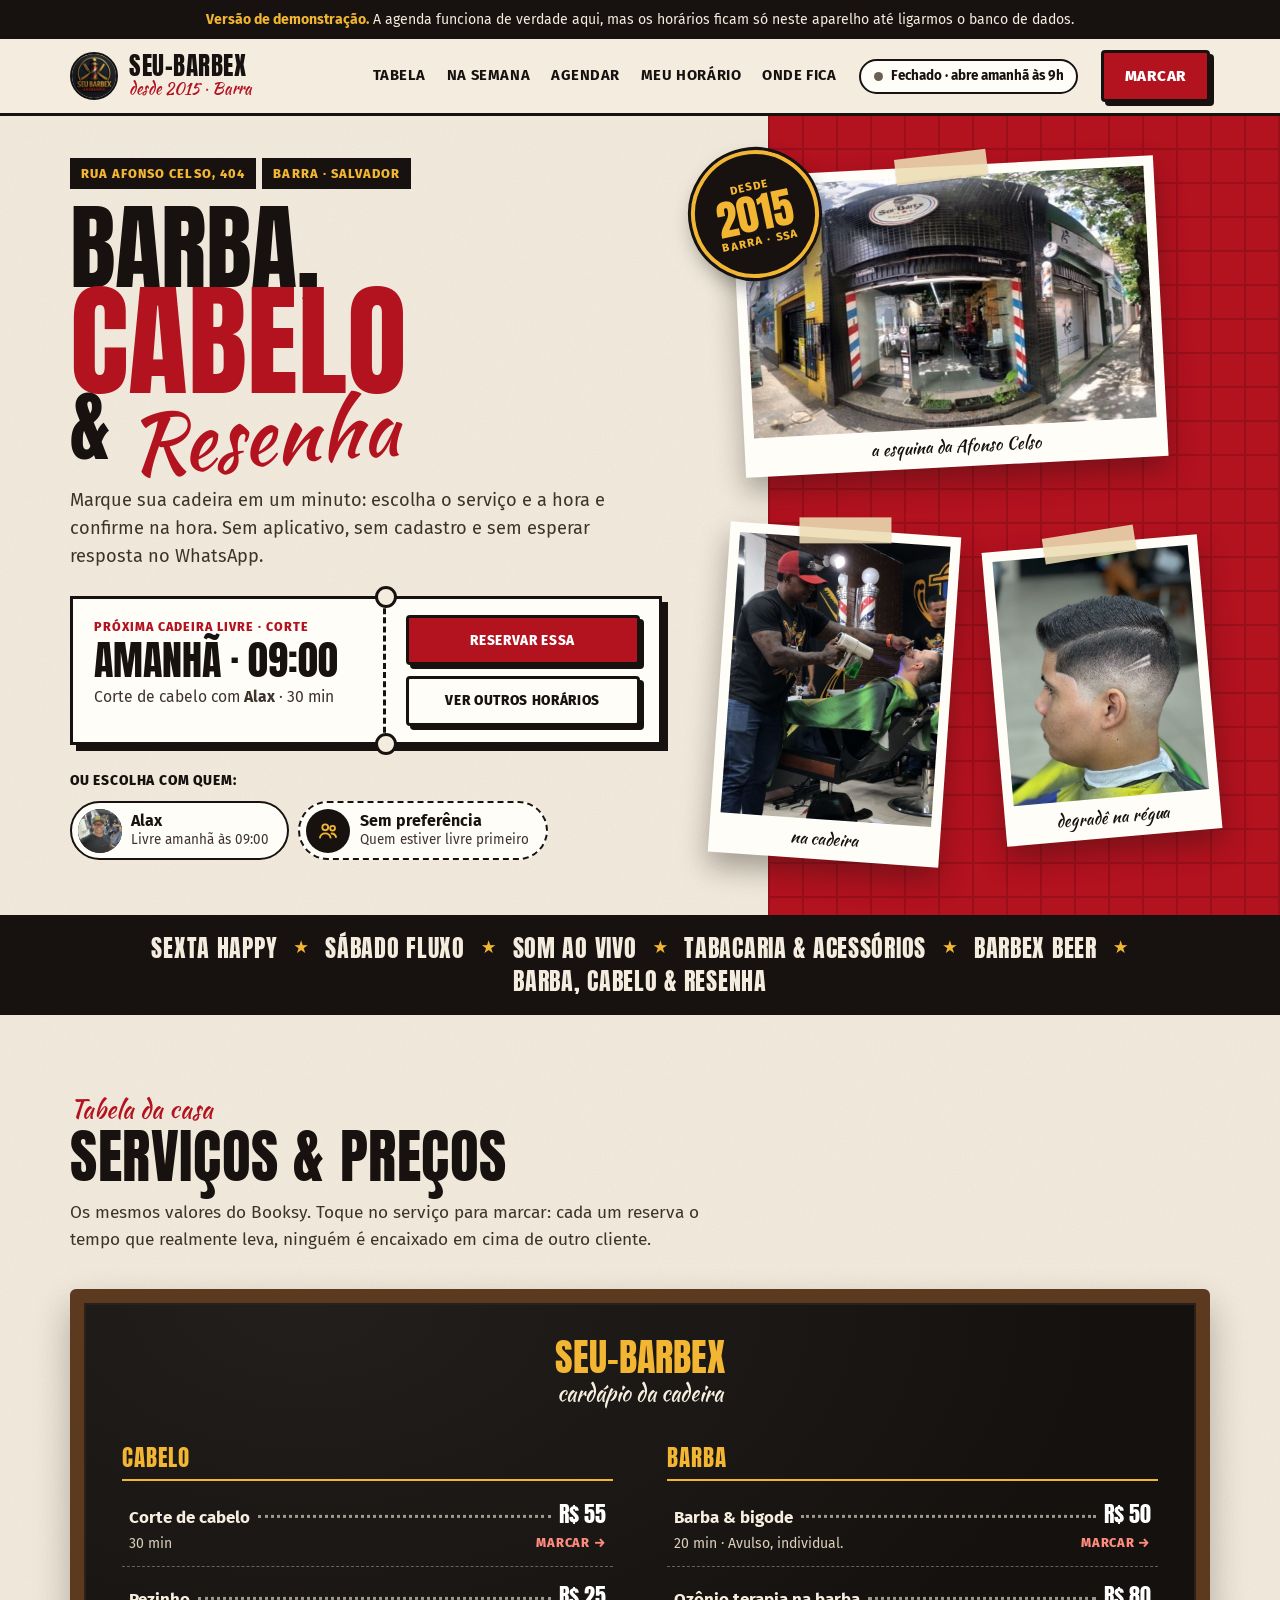
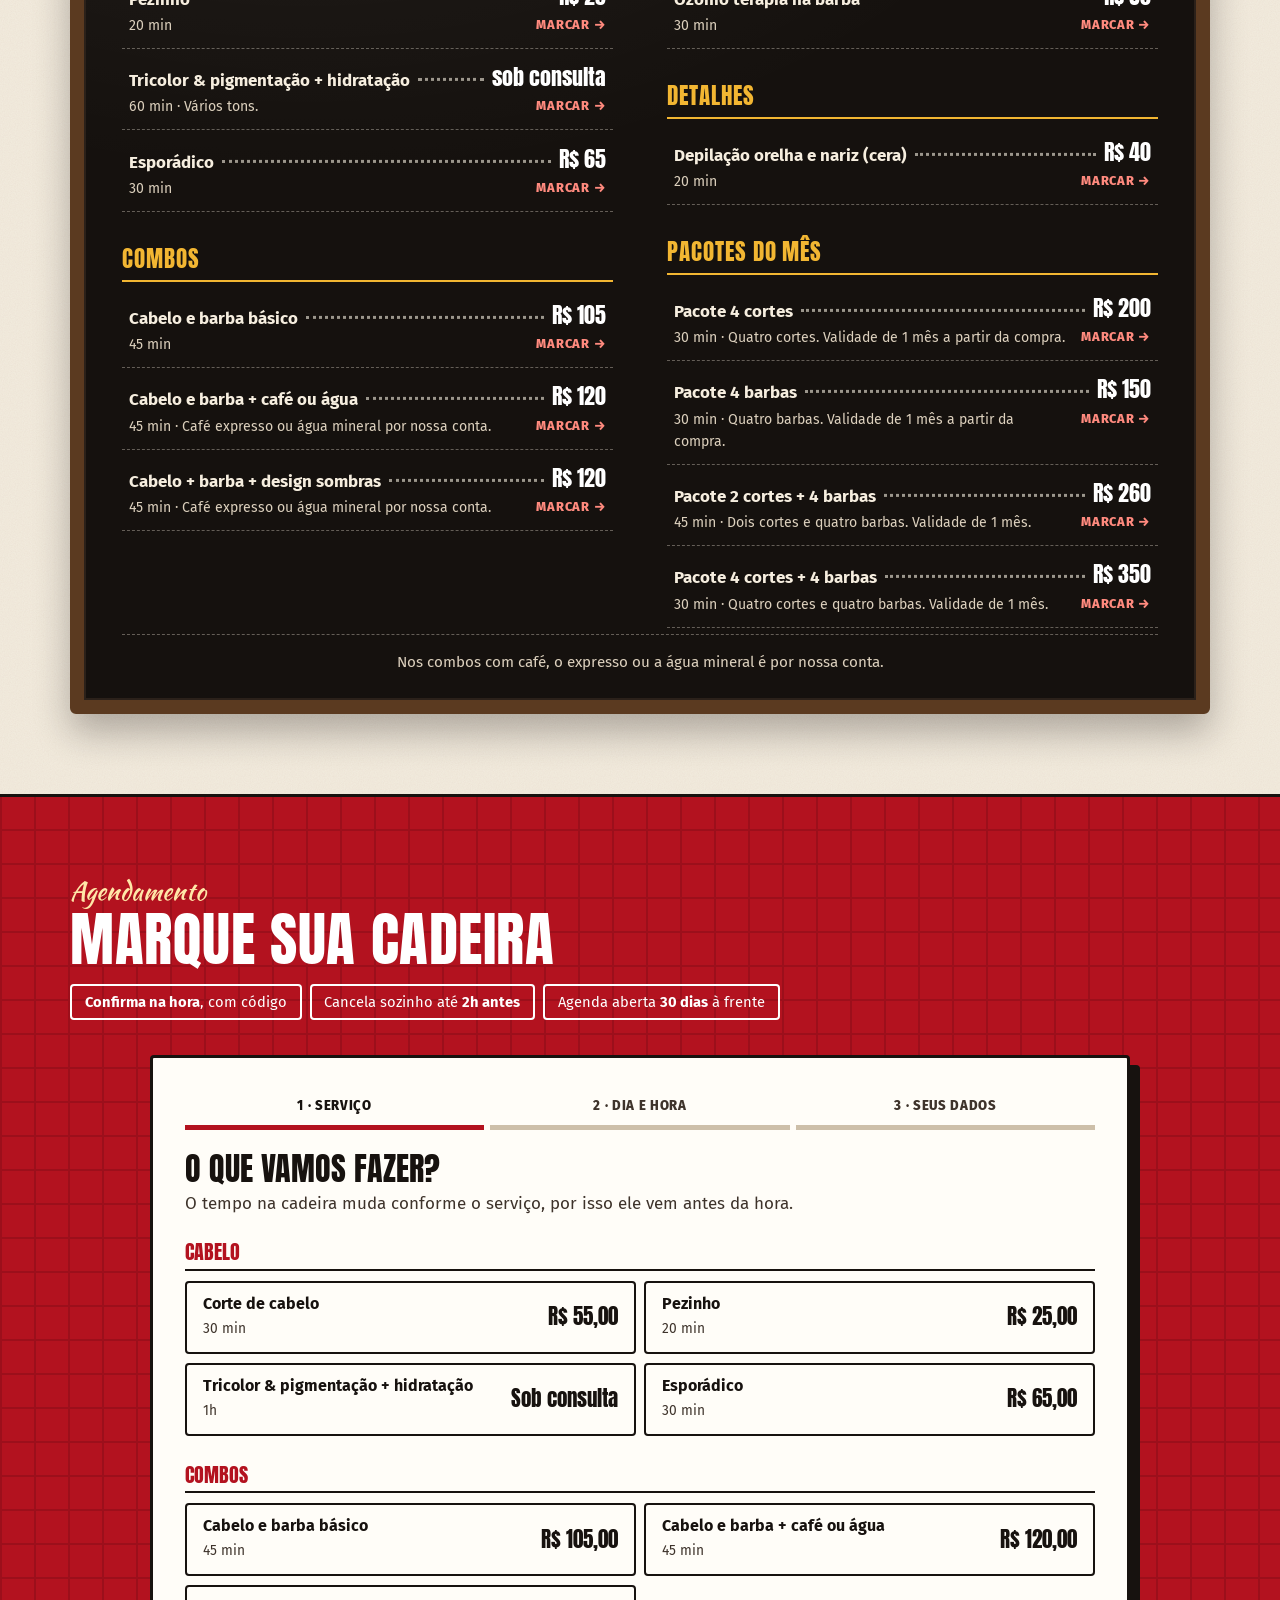
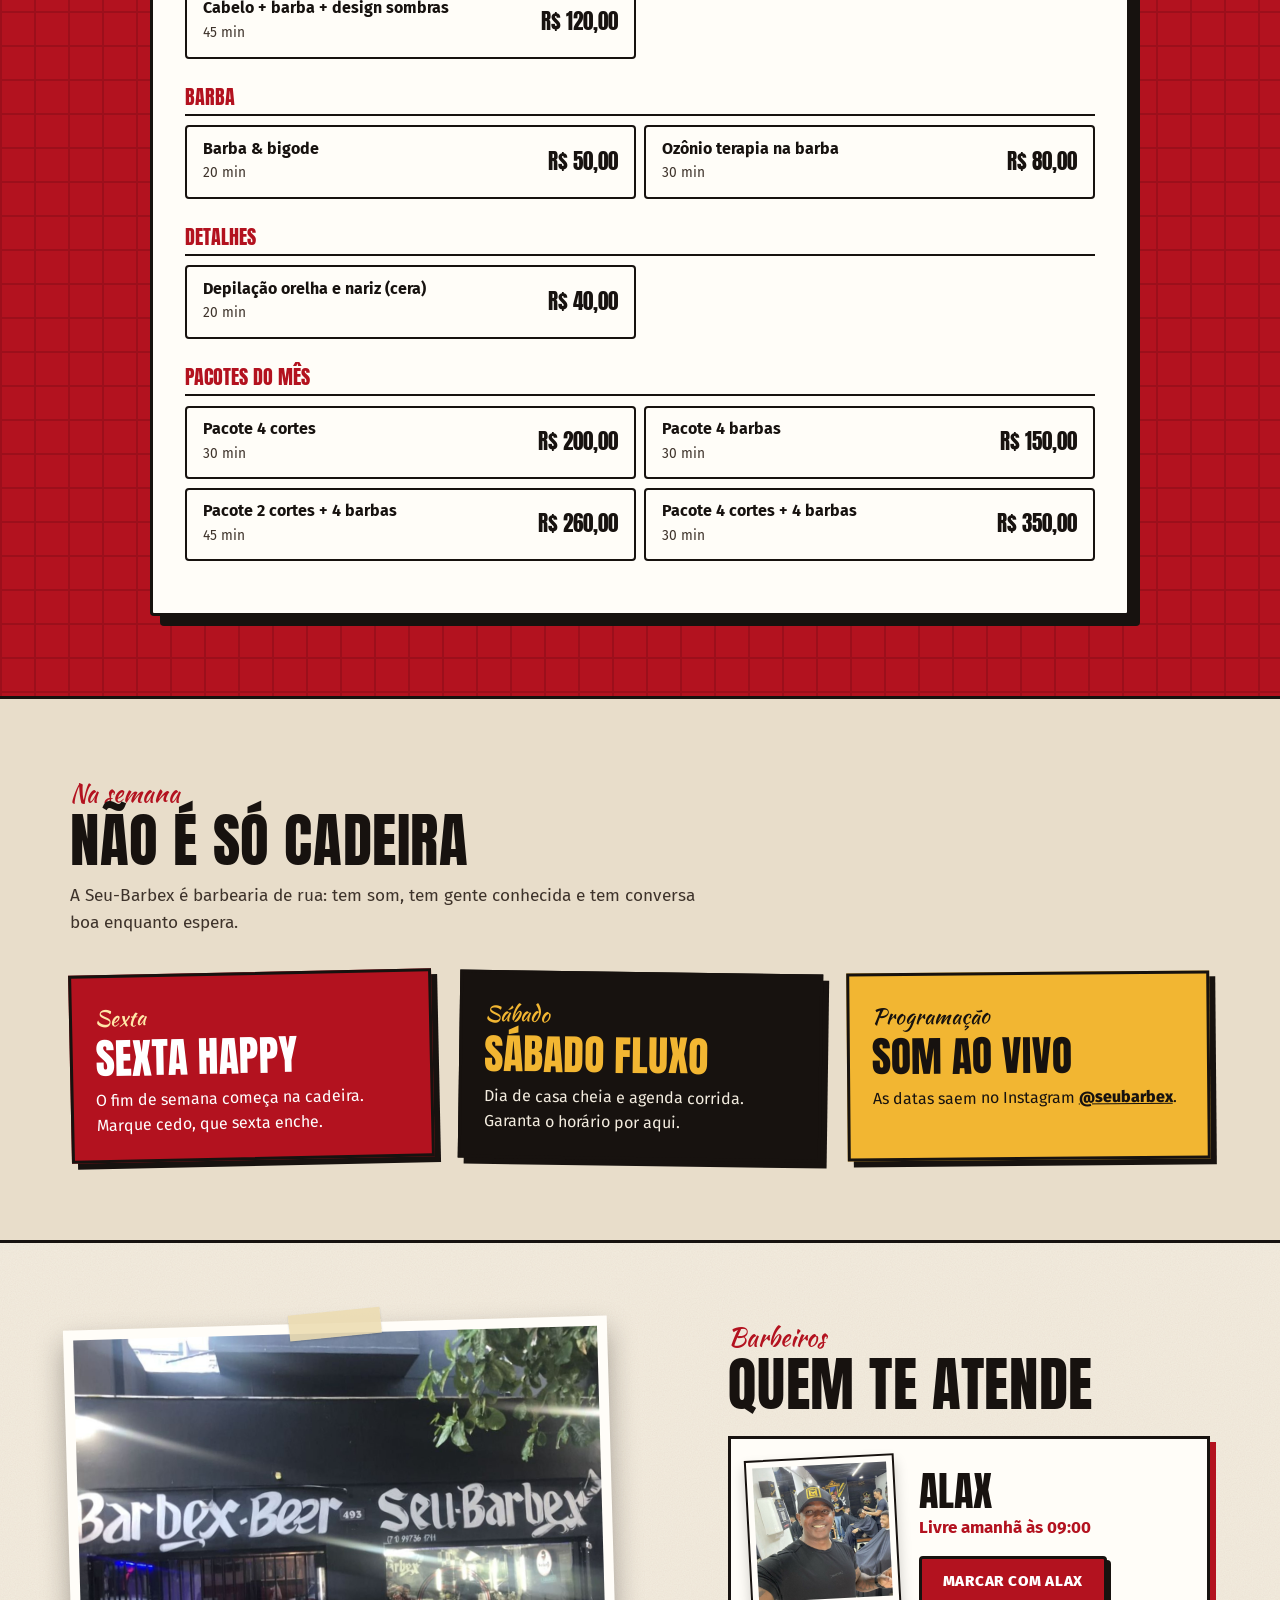
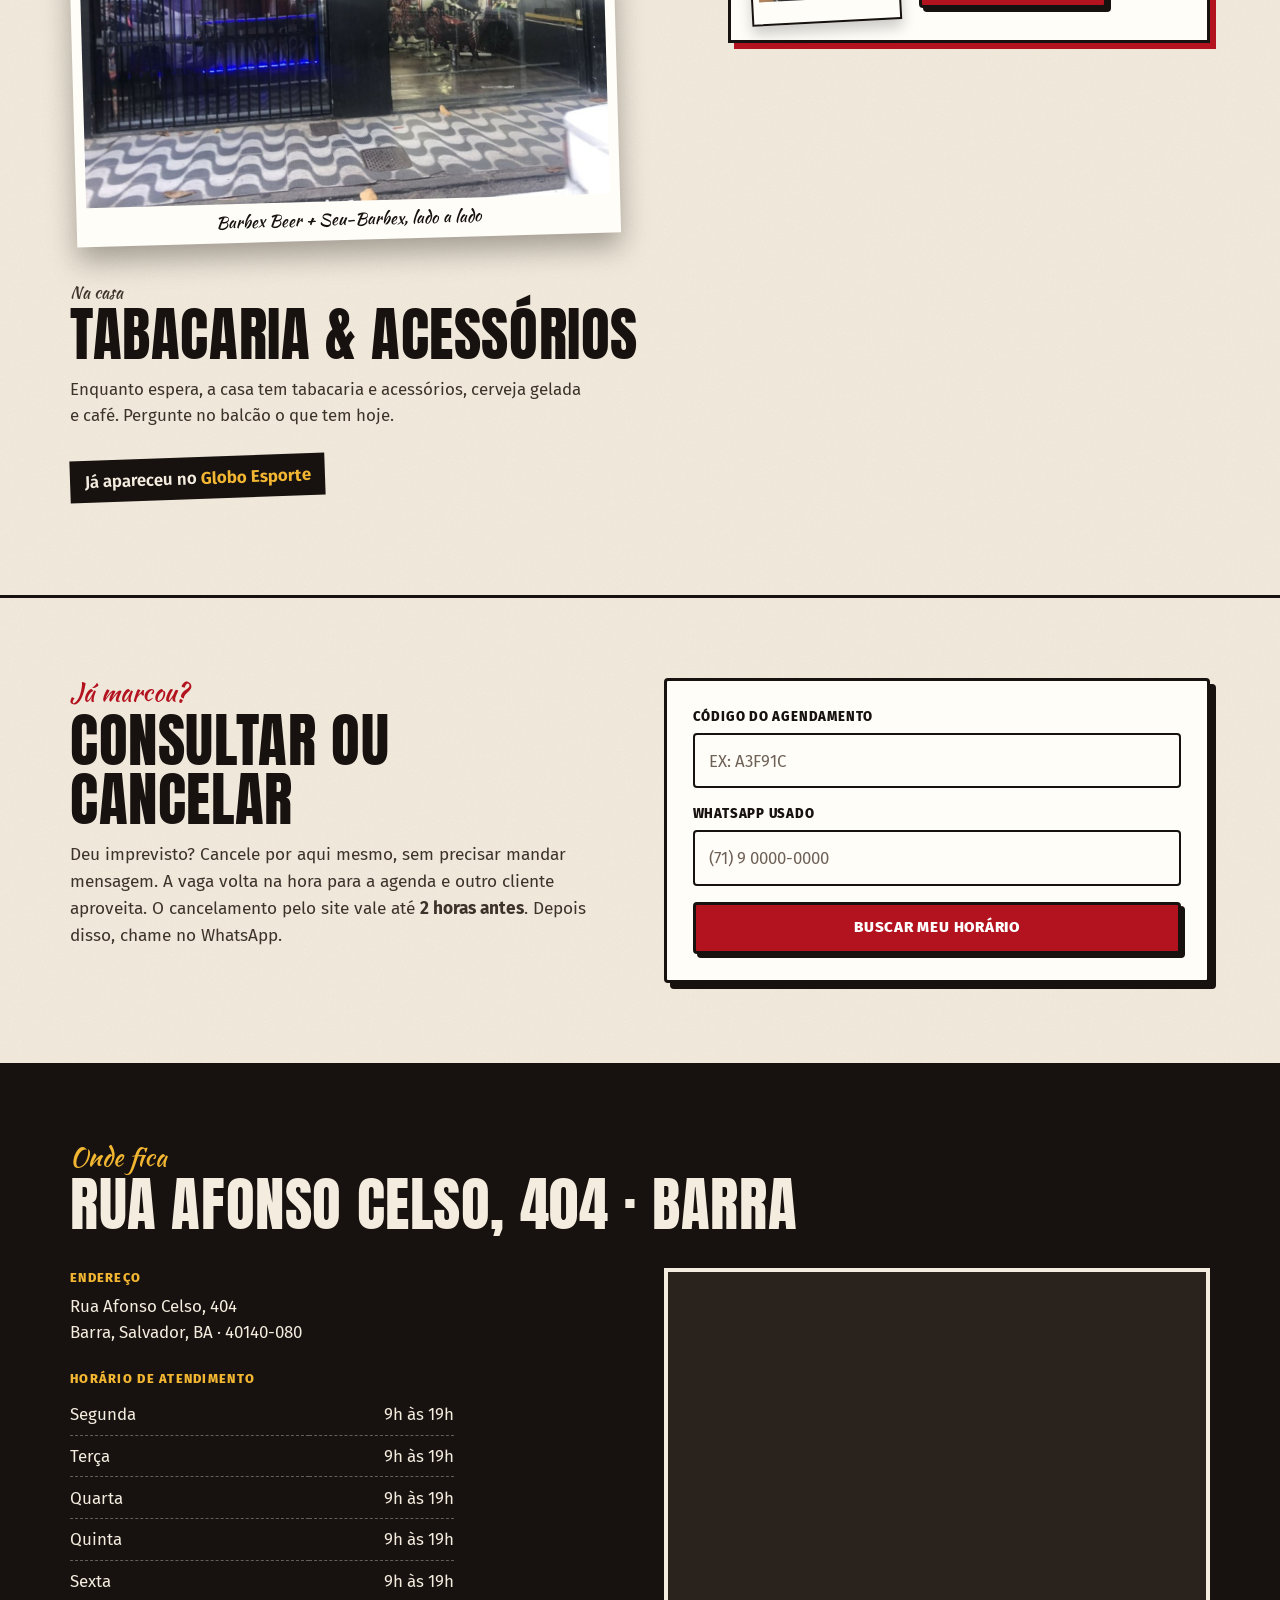
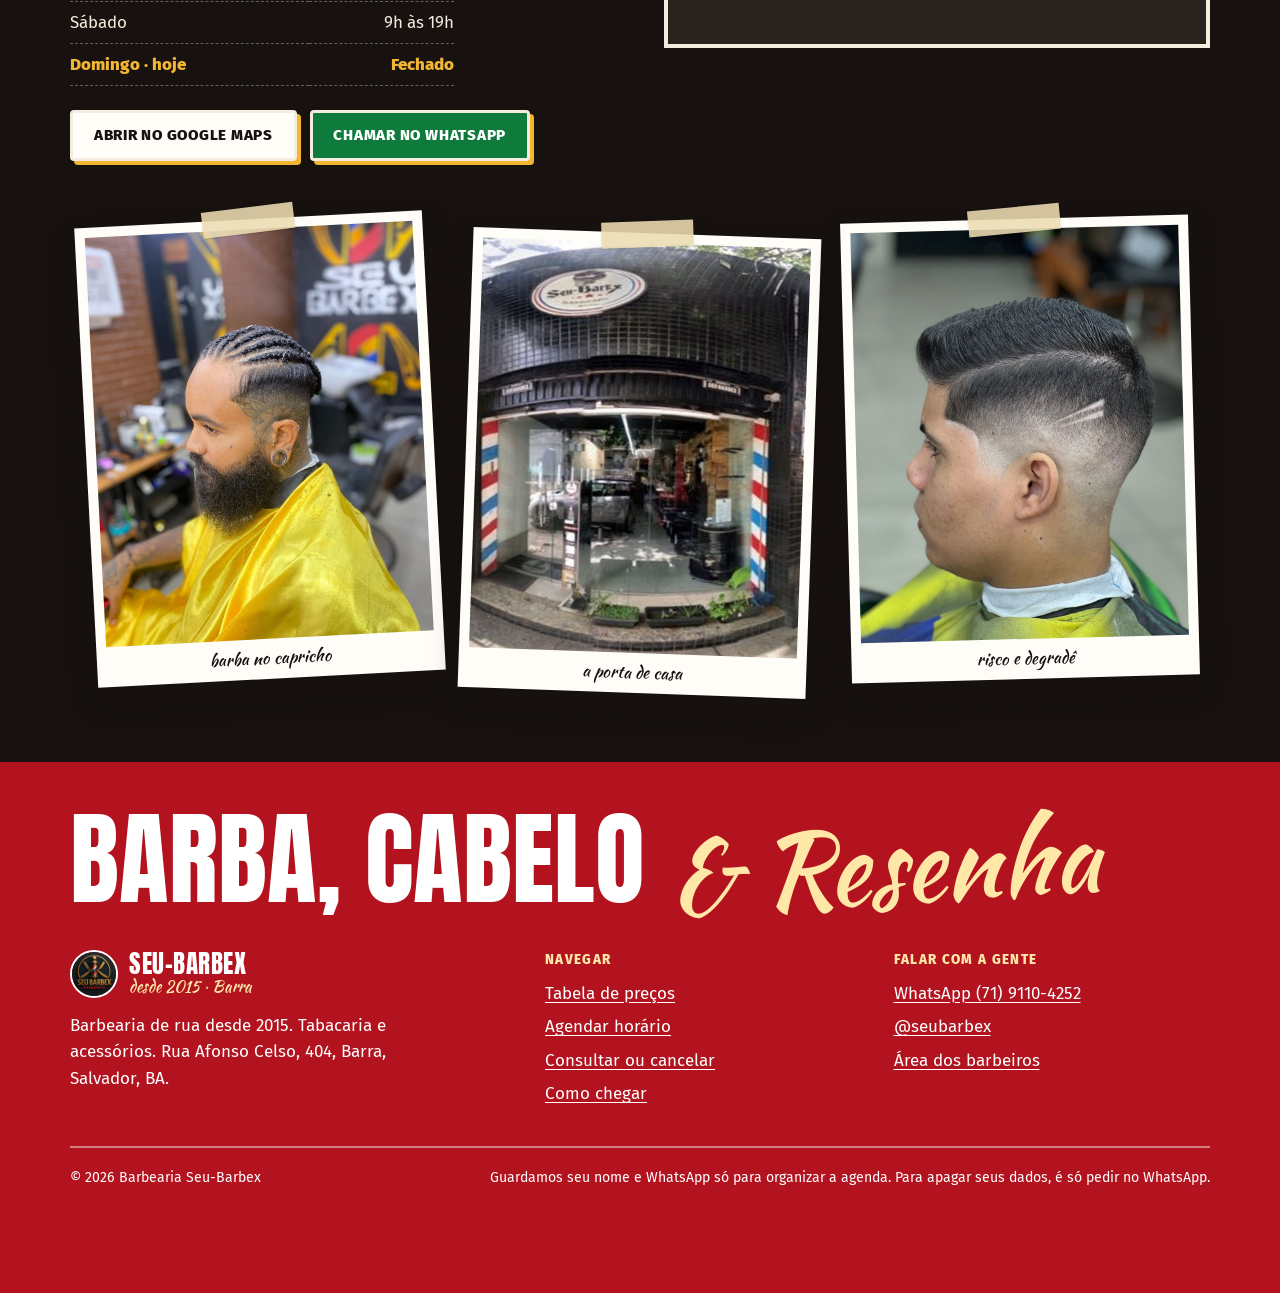
==== commit 8bc96dcf: "Atualiza o site" ====
--- a/index.html
+++ b/index.html
@@ -4,21 +4,21 @@
 <meta charset="UTF-8">
 <meta name="viewport" content="width=device-width, initial-scale=1.0">
 <title>Seu-Barbex · Barba, Cabelo &amp; Resenha · Agende seu horário na Barra</title>
-<meta name="description" content="Barbearia na Barra, Salvador, desde 2015. Barba, cabelo e resenha, com tabacaria e acessórios. Escolha o barbeiro, o serviço e o horário e confirme na hora, sem app e sem cadastro.">
-<meta name="theme-color" content="#0B0B0B">
+<meta name="description" content="Barbearia na Barra, Salvador, desde 2015. Barba, cabelo e resenha, com tabacaria e acessórios. Escolha o serviço e o horário e confirme na hora, sem app e sem cadastro.">
+<meta name="theme-color" content="#B3121F">
 <link rel="icon" href="fotos/logo.jpg">
 
 <meta property="og:type" content="website">
-<meta property="og:title" content="Seu-Barbex · Agende seu horário">
-<meta property="og:description" content="Escolha o barbeiro, o serviço e o horário. Confirmação na hora, sem app.">
-<meta property="og:image" content="fotos/salao.jpg">
+<meta property="og:title" content="Seu-Barbex · Barba, Cabelo &amp; Resenha">
+<meta property="og:description" content="Marque seu horário na Seu-Barbex, na Barra. Confirmação na hora, sem app.">
+<meta property="og:image" content="fotos/fachada.jpg">
 <meta property="og:locale" content="pt_BR">
 <meta name="twitter:card" content="summary_large_image">
 
 <link rel="preconnect" href="https://fonts.googleapis.com">
 <link rel="preconnect" href="https://fonts.gstatic.com" crossorigin>
-<link href="https://fonts.googleapis.com/css2?family=Oswald:wght@500;600;700&family=Manrope:wght@400;500;600;700;800&display=swap" rel="stylesheet">
-<link rel="stylesheet" href="assets/estilo.css?v=20260923222624">
+<link href="https://fonts.googleapis.com/css2?family=Anton&family=Kaushan+Script&family=Fira+Sans:wght@400;500;600;700;800&display=swap" rel="stylesheet">
+<link rel="stylesheet" href="assets/estilo.css?v=20260924114553">
 
 <script type="application/ld+json">
 {
@@ -26,7 +26,8 @@
   "@type":"BarberShop",
   "name":"Barbearia Seu-Barbex",
   "slogan":"Barba, Cabelo & Resenha",
-  "image":"fotos/salao.jpg",
+  "foundingDate":"2015",
+  "image":"fotos/fachada.jpg",
   "priceRange":"R$$",
   "address":{
     "@type":"PostalAddress",
@@ -44,7 +45,7 @@
 }
 </script>
 </head>
-<body>
+<body class="cartaz">
 
 <div id="faixa-demo" class="faixa-demo" hidden>
   <b>Versão de demonstração.</b> A agenda funciona de verdade aqui, mas os horários ficam só neste aparelho até ligarmos o banco de dados.
@@ -54,98 +55,87 @@
 <header class="topo">
   <div class="wrap topo-in">
     <a class="marca" href="#" aria-label="Seu-Barbex, início">
-      <img src="fotos/logo.jpg" alt="" width="44" height="44">
-      <span><b>SEU-BARBEX</b><small>Barba, Cabelo &amp; Resenha</small></span>
+      <img src="fotos/logo.jpg" alt="" width="48" height="48">
+      <span><b>Seu-Barbex</b><small>desde 2015 · Barra</small></span>
     </a>
     <nav class="menu">
-      <a href="#equipe">Barbeiros</a>
-      <a href="#servicos">Serviços</a>
+      <a href="#servicos">Tabela</a>
+      <a href="#semana">Na semana</a>
       <a href="#agendar">Agendar</a>
       <a href="#meu-horario">Meu horário</a>
       <a href="#local">Onde fica</a>
     </nav>
     <span class="status" data-status></span>
-    <a class="btn btn-prata" href="#agendar">Agendar horário</a>
+    <a class="btn btn-prata" href="#agendar">Marcar</a>
   </div>
 </header>
 
-<!-- ================= CAPA: a agenda já começa aqui ================= -->
-<section class="capa capa-agenda">
-  <div class="capa-foto" style="background-image:url('fotos/salao.jpg');background-position:60% 50%"></div>
-  <div class="wrap capa-in">
+<!-- ================= CAPA: cartaz + ticket do próximo horário ================= -->
+<section class="capa" id="capa">
+  <div class="wrap capa-grade">
     <div class="capa-txt">
-      <span class="status" data-status></span>
-      <h1>Seu horário no Seu-Barbex, <span class="prata-texto">em um minuto.</span></h1>
+      <p class="capa-chapeu"><span>Rua Afonso Celso, 404</span><span>Barra · Salvador</span></p>
+      <h1 class="manchete">
+        <span class="m1">Barba,</span>
+        <span class="m2">Cabelo</span>
+        <span class="m3">&amp; <em>Resenha</em></span>
+      </h1>
       <p class="lead">
-        Barba, cabelo e resenha na Barra desde 2015. Escolha o serviço e a hora, e confirme na hora.
+        Marque sua cadeira em um minuto: escolha o serviço e a hora e confirme na hora.
         Sem aplicativo, sem cadastro e sem esperar resposta no WhatsApp.
       </p>
 
-      <p class="rotulo">Com quem você quer cortar?</p>
+      <aside class="ticket" id="proximo" aria-live="polite">
+        <div class="ticket-corpo">
+          <p class="ticket-rot">Próxima cadeira livre · Corte</p>
+          <div class="ticket-quando" id="px-quando">Procurando…</div>
+          <p class="ticket-com" id="px-com">&nbsp;</p>
+        </div>
+        <div class="ticket-acoes">
+          <button class="btn btn-prata btn-bloco" id="px-reservar" type="button" disabled>Reservar essa</button>
+          <a class="btn btn-linha btn-bloco" href="#agendar">Ver outros horários</a>
+        </div>
+      </aside>
+
+      <p class="rotulo">Ou escolha com quem:</p>
       <div class="atalhos" id="atalhos">
         <div class="carregando">Carregando a equipe…</div>
       </div>
-
-      <div class="capa-rodape">
-        <span><b>Rua Afonso Celso, 404</b> · Barra</span>
-        <span><b>Seg a Sáb</b> · 9h às 19h</span>
-      </div>
-    </div>
-
-    <aside class="proximo" id="proximo" aria-live="polite">
-      <img src="fotos/atendimento.jpg" alt="" width="1050" height="1400">
-      <div class="proximo-in">
-        <p class="rotulo">Próximo horário livre · Corte</p>
-        <div class="proximo-quando" id="px-quando">Procurando…</div>
-        <p class="proximo-com" id="px-com">&nbsp;</p>
-        <div class="acoes">
-          <button class="btn btn-prata btn-bloco" id="px-reservar" type="button" disabled>Reservar esse horário</button>
-          <a class="btn btn-linha" href="#agendar">Outro horário</a>
-        </div>
-      </div>
-    </aside>
+    </div>
+
+    <div class="colagem" aria-hidden="true">
+      <figure class="pola pola-a"><img src="fotos/salao.jpg" alt="" width="1170" height="657"><figcaption>a esquina da Afonso Celso</figcaption></figure>
+      <figure class="pola pola-b"><img src="fotos/atendimento.jpg" alt="" width="1050" height="1400"><figcaption>na cadeira</figcaption></figure>
+      <figure class="pola pola-c"><img src="fotos/corte-1.jpg" alt="" width="1050" height="1400"><figcaption>degradê na régua</figcaption></figure>
+      <div class="carimbo"><span>desde</span><b>2015</b><span>Barra · SSA</span></div>
+    </div>
   </div>
 </section>
 
-<div class="wrap">
-  <div class="selos">
-    <span><svg width="18" height="18" viewBox="0 0 24 24" fill="none" stroke="currentColor" stroke-width="2"><path d="M20 6 9 17l-5-5"/></svg><b>Confirmação na hora</b>, com código</span>
-    <span><svg width="18" height="18" viewBox="0 0 24 24" fill="none" stroke="currentColor" stroke-width="2"><circle cx="12" cy="12" r="9"/><path d="M12 7v5l3 2"/></svg>Cancela sozinho até <b>2h antes</b></span>
-    <span><svg width="18" height="18" viewBox="0 0 24 24" fill="none" stroke="currentColor" stroke-width="2"><rect x="3" y="5" width="18" height="16" rx="2"/><path d="M8 3v4M16 3v4M3 11h18"/></svg>Agenda aberta <b>30 dias</b> à frente</span>
+<!-- ================= LETREIRO ================= -->
+<div class="letreiro" aria-label="Destaques da casa">
+  <div class="letreiro-in">
+    <span>Sexta Happy</span><i>★</i><span>Sábado fluxo</span><i>★</i><span>Som ao vivo</span><i>★</i><span>Tabacaria &amp; acessórios</span><i>★</i><span>Barbex Beer</span><i>★</i><span>Barba, Cabelo &amp; Resenha</span>
   </div>
 </div>
 
-<!-- ================= EQUIPE ================= -->
-<section class="secao" id="equipe">
+<!-- ================= TABELA DE PREÇOS (menu de bar) ================= -->
+<section class="secao" id="servicos">
   <div class="wrap">
-    <p class="olho">Barbeiros</p>
-    <h2>Escolha quem vai te atender</h2>
-    <p class="sub">
-      Cada barbeiro tem a própria agenda. O horário que aparece em cada um
-      é a vaga livre mais cedo para um corte.
-    </p>
-    <div class="equipe equipe-v2" id="equipe-lista">
-      <div class="carregando">Carregando a equipe…</div>
-    </div>
-  </div>
-</section>
-
-<!-- ================= SERVIÇOS ================= -->
-<section class="secao" id="servicos" style="padding-top:0">
-  <div class="wrap">
-    <p class="olho">Serviços</p>
-    <h2>Serviços e preços</h2>
-    <p class="sub">
-      Os mesmos valores do Booksy. Cada serviço reserva o tempo que realmente leva,
-      então ninguém é encaixado em cima de outro cliente.
-    </p>
-    <div id="cardapio" style="margin-top:2.2rem">
-      <div class="carregando">Carregando os serviços…</div>
-    </div>
-    <div class="aviso-chegada">
-      <svg width="20" height="20" viewBox="0 0 24 24" fill="none" stroke="currentColor" stroke-width="2"><circle cx="12" cy="12" r="9"/><path d="M12 7v5l3 2"/></svg>
-      <span><b>Cerveja gelada e café.</b> Tabacaria e acessórios na casa, e energia boa de monte.
-        Nos combos com café, o expresso ou a água mineral é por nossa conta.</span>
+    <div class="cabeca">
+      <p class="olho">Tabela da casa</p>
+      <h2>Serviços &amp; preços</h2>
+      <p class="sub">
+        Os mesmos valores do Booksy. Toque no serviço para marcar: cada um reserva
+        o tempo que realmente leva, ninguém é encaixado em cima de outro cliente.
+      </p>
+    </div>
+    <div class="lousa">
+      <div class="lousa-topo"><span>Seu-Barbex</span><em>cardápio da cadeira</em></div>
+      <div id="cardapio" class="cardapio">
+        <div class="carregando">Carregando os serviços…</div>
+      </div>
+      <p class="lousa-pe">Nos combos com café, o expresso ou a água mineral é por nossa conta.</p>
     </div>
   </div>
 </section>
@@ -153,11 +143,15 @@
 <!-- ================= AGENDAMENTO ================= -->
 <section class="secao agendar" id="agendar">
   <div class="wrap">
-    <p class="olho">Agendamento</p>
-    <h2>Marque em quatro toques</h2>
-    <p class="sub">
-      O que aparece aqui está vago de verdade, e a confirmação sai na hora.
-    </p>
+    <div class="cabeca">
+      <p class="olho">Agendamento</p>
+      <h2>Marque sua cadeira</h2>
+      <ul class="garantias">
+        <li><b>Confirma na hora</b>, com código</li>
+        <li>Cancela sozinho até <b>2h antes</b></li>
+        <li>Agenda aberta <b>30 dias</b> à frente</li>
+      </ul>
+    </div>
 
     <div class="painel" id="agendar-app">
 
@@ -211,7 +205,7 @@
               <p class="ajuda">Serve para te achar se precisar remarcar. Não vai para lista de propaganda.</p>
             </div>
             <div class="campo">
-              <label for="cli-obs">Observação <span style="text-transform:none;letter-spacing:0;font-weight:500">(opcional)</span></label>
+              <label for="cli-obs">Observação <span class="opcional">(opcional)</span></label>
               <textarea id="cli-obs" name="obs" maxlength="240" placeholder="Ex: o mesmo do mês passado, degradê baixo"></textarea>
             </div>
           </div>
@@ -229,16 +223,16 @@
           <div class="selo-ok" aria-hidden="true">
             <svg width="30" height="30" viewBox="0 0 24 24" fill="none" stroke="currentColor" stroke-width="3" stroke-linecap="round" stroke-linejoin="round"><path d="M20 6 9 17l-5-5"/></svg>
           </div>
-          <h3>Horário confirmado</h3>
+          <h3>Cadeira garantida</h3>
           <p class="com">com <span id="ok-barbeiro"></span></p>
-          <p class="dica" id="ok-linha" style="color:var(--cinza);margin:.4rem 0 1rem"></p>
-          <p style="font-size:.76rem;letter-spacing:.16em;text-transform:uppercase;color:var(--cinza);font-weight:800">Seu código</p>
+          <p class="dica" id="ok-linha"></p>
+          <p class="codigo-rot">Seu código</p>
           <div class="codigo" id="ok-codigo"></div>
-          <p style="max-width:34rem;margin:0 auto 1.4rem;color:var(--cinza);font-size:.92rem">
+          <p class="codigo-nota">
             Guarde esse código: é com ele que você consulta ou cancela sozinho,
             até 2 horas antes. Chegue uns 5 minutinhos antes.
           </p>
-          <div class="acoes" style="justify-content:center">
+          <div class="acoes acoes-centro">
             <a class="btn btn-zap" id="ok-zap" target="_blank" rel="noopener">Avisar no WhatsApp</a>
             <a class="btn btn-linha" id="ok-ics">Salvar no calendário</a>
             <button class="btn btn-linha" id="btn-novo" type="button">Marcar outro</button>
@@ -246,6 +240,60 @@
         </div>
       </div>
 
+    </div>
+  </div>
+</section>
+
+<!-- ================= NA SEMANA ================= -->
+<section class="secao semana" id="semana">
+  <div class="wrap">
+    <div class="cabeca">
+      <p class="olho">Na semana</p>
+      <h2>Não é só cadeira</h2>
+      <p class="sub">A Seu-Barbex é barbearia de rua: tem som, tem gente conhecida e tem conversa boa enquanto espera.</p>
+    </div>
+    <div class="cartazes">
+      <article class="cartazete c-sexta">
+        <span class="dia-tag">Sexta</span>
+        <h3>Sexta Happy</h3>
+        <p>O fim de semana começa na cadeira. Marque cedo, que sexta enche.</p>
+      </article>
+      <article class="cartazete c-sabado">
+        <span class="dia-tag">Sábado</span>
+        <h3>Sábado fluxo</h3>
+        <p>Dia de casa cheia e agenda corrida. Garanta o horário por aqui.</p>
+      </article>
+      <article class="cartazete c-som">
+        <span class="dia-tag">Programação</span>
+        <h3>Som ao vivo</h3>
+        <p>As datas saem no Instagram <a href="https://www.instagram.com/seubarbex/" target="_blank" rel="noopener">@seubarbex</a>.</p>
+      </article>
+    </div>
+  </div>
+</section>
+
+<!-- ================= TABACARIA + EQUIPE ================= -->
+<section class="secao casa" id="equipe">
+  <div class="wrap casa-grade">
+    <div class="tabacaria">
+      <figure class="pola pola-fachada">
+        <img src="fotos/fachada.jpg" loading="lazy" alt="Fachada da Seu-Barbex com os letreiros pintados à mão Barbex-Beer e Seu-Barbex.">
+        <figcaption>Barbex Beer + Seu-Barbex, lado a lado</figcaption>
+      </figure>
+      <div class="tabacaria-txt">
+        <p class="olho">Na casa</p>
+        <h2>Tabacaria &amp; acessórios</h2>
+        <p>Enquanto espera, a casa tem tabacaria e acessórios, cerveja gelada e café. Pergunte no balcão o que tem hoje.</p>
+        <p class="selo-tv">Já apareceu no <b>Globo Esporte</b></p>
+      </div>
+    </div>
+
+    <div class="time">
+      <p class="olho">Barbeiros</p>
+      <h2>Quem te atende</h2>
+      <div class="equipe" id="equipe-lista">
+        <div class="carregando">Carregando a equipe…</div>
+      </div>
     </div>
   </div>
 </section>
@@ -282,39 +330,35 @@
 </section>
 
 <!-- ================= ONDE FICA ================= -->
-<section class="secao" id="local" style="background:var(--grafite);border-block:1px solid var(--borda)">
+<section class="secao local" id="local">
   <div class="wrap">
-    <p class="olho">Onde fica</p>
-    <h2>Rua Afonso Celso, 404 · Barra</h2>
-
-    <div class="dupla" style="margin-top:2.2rem;align-items:start">
+    <div class="cabeca">
+      <p class="olho">Onde fica</p>
+      <h2>Rua Afonso Celso, 404 · Barra</h2>
+    </div>
+
+    <div class="dupla local-grade">
       <div class="info-local">
         <div class="info-item">
-          <svg width="20" height="20" viewBox="0 0 24 24" fill="none" stroke="currentColor" stroke-width="2"><path d="M20 10c0 6-8 12-8 12s-8-6-8-12a8 8 0 1 1 16 0Z"/><circle cx="12" cy="10" r="3"/></svg>
-          <div>
-            <b class="rot">Endereço</b>
-            Rua Afonso Celso, 404<br>
-            Barra, Salvador, BA · 40140-080
-          </div>
+          <b class="rot">Endereço</b>
+          Rua Afonso Celso, 404<br>
+          Barra, Salvador, BA · 40140-080
         </div>
 
         <div class="info-item">
-          <svg width="20" height="20" viewBox="0 0 24 24" fill="none" stroke="currentColor" stroke-width="2"><circle cx="12" cy="12" r="9"/><path d="M12 7v5l3 2"/></svg>
-          <div style="width:100%">
-            <b class="rot">Horário de atendimento</b>
-            <table class="tabela-horario" id="tabela-horario">
-              <tr data-dia="1"><td>Segunda</td><td>9h às 19h</td></tr>
-              <tr data-dia="2"><td>Terça</td><td>9h às 19h</td></tr>
-              <tr data-dia="3"><td>Quarta</td><td>9h às 19h</td></tr>
-              <tr data-dia="4"><td>Quinta</td><td>9h às 19h</td></tr>
-              <tr data-dia="5"><td>Sexta</td><td>9h às 19h</td></tr>
-              <tr data-dia="6"><td>Sábado</td><td>9h às 19h</td></tr>
-              <tr data-dia="0"><td>Domingo</td><td>Fechado</td></tr>
-            </table>
-          </div>
+          <b class="rot">Horário de atendimento</b>
+          <table class="tabela-horario" id="tabela-horario">
+            <tr data-dia="1"><td>Segunda</td><td>9h às 19h</td></tr>
+            <tr data-dia="2"><td>Terça</td><td>9h às 19h</td></tr>
+            <tr data-dia="3"><td>Quarta</td><td>9h às 19h</td></tr>
+            <tr data-dia="4"><td>Quinta</td><td>9h às 19h</td></tr>
+            <tr data-dia="5"><td>Sexta</td><td>9h às 19h</td></tr>
+            <tr data-dia="6"><td>Sábado</td><td>9h às 19h</td></tr>
+            <tr data-dia="0"><td>Domingo</td><td>Fechado</td></tr>
+          </table>
         </div>
 
-        <div class="acoes" style="margin-top:.4rem">
+        <div class="acoes">
           <a class="btn btn-linha" id="link-maps" target="_blank" rel="noopener" href="https://www.google.com/maps/search/?api=1&amp;query=Rua+Afonso+Celso+404+Barra+Salvador+BA">Abrir no Google Maps</a>
           <a class="btn btn-linha" id="link-contato" target="_blank" rel="noopener" href="https://wa.me/557191104252">Chamar no WhatsApp</a>
         </div>
@@ -326,11 +370,10 @@
       </div>
     </div>
 
-    <div class="faixa-fotos">
-      <figure><img src="fotos/fachada.jpg" loading="lazy" alt="Fachada da Seu-Barbex na Rua Afonso Celso, com o letreiro Barbex Beer e Seu-Barbex."></figure>
-      <figure><img src="fotos/atendimento.jpg" loading="lazy" alt="Barbeiro de boné vermelho finalizando o corte de um cliente na cadeira."></figure>
-      <figure><img src="fotos/corte-1.jpg" loading="lazy" style="object-position:50% 35%" alt="Corte degradê com risco lateral, visto de perfil."></figure>
-      <figure><img src="fotos/barba.jpg" loading="lazy" style="object-position:50% 30%" alt="Cliente com barba longa e tranças no cabelo."></figure>
+    <div class="varal">
+      <figure class="pola"><img src="fotos/barba.jpg" loading="lazy" alt="Cliente com barba longa e tranças no cabelo."><figcaption>barba no capricho</figcaption></figure>
+      <figure class="pola"><img src="fotos/salao.jpg" loading="lazy" alt="A esquina da Seu-Barbex, com os postes de barbeiro nas colunas da porta."><figcaption>a porta de casa</figcaption></figure>
+      <figure class="pola"><img src="fotos/corte-1.jpg" loading="lazy" alt="Corte degradê com risco lateral, visto de perfil."><figcaption>risco e degradê</figcaption></figure>
     </div>
   </div>
 </section>
@@ -338,18 +381,19 @@
 <!-- ================= RODAPÉ ================= -->
 <footer class="rodape">
   <div class="wrap">
+    <p class="rodape-grito">Barba, Cabelo <span>&amp; Resenha</span></p>
     <div class="rodape-in">
-      <div style="max-width:22rem">
-        <a class="marca" href="#" style="margin-bottom:.9rem">
-          <img src="fotos/logo.jpg" alt="" width="44" height="44">
-          <span><b>SEU-BARBEX</b><small>Barba, Cabelo &amp; Resenha</small></span>
+      <div class="rodape-marca">
+        <a class="marca" href="#">
+          <img src="fotos/logo.jpg" alt="" width="48" height="48">
+          <span><b>Seu-Barbex</b><small>desde 2015 · Barra</small></span>
         </a>
-        <p>Barba, cabelo e resenha desde 2015. Tabacaria e acessórios. Rua Afonso Celso, 404, Barra, Salvador, BA.</p>
+        <p>Barbearia de rua desde 2015. Tabacaria e acessórios. Rua Afonso Celso, 404, Barra, Salvador, BA.</p>
       </div>
       <div>
         <b class="rodape-titulo">Navegar</b>
         <ul class="rodape-links">
-          <li><a href="#equipe">Barbeiros</a></li>
+          <li><a href="#servicos">Tabela de preços</a></li>
           <li><a href="#agendar">Agendar horário</a></li>
           <li><a href="#meu-horario">Consultar ou cancelar</a></li>
           <li><a href="#local">Como chegar</a></li>
@@ -372,11 +416,11 @@
 </footer>
 
 <a class="flutua" href="#agendar">
-  <svg width="18" height="18" viewBox="0 0 24 24" fill="none" stroke="currentColor" stroke-width="2"><rect x="3" y="5" width="18" height="16" rx="2"/><path d="M8 3v4M16 3v4M3 11h18"/></svg>
-  Agendar
+  <svg width="18" height="18" viewBox="0 0 24 24" fill="none" stroke="currentColor" stroke-width="2.4"><rect x="3" y="5" width="18" height="16" rx="2"/><path d="M8 3v4M16 3v4M3 11h18"/></svg>
+  Marcar horário
 </a>
 
-<script src="assets/config.js?v=20260923222624"></script>
+<script src="assets/config.js?v=20260924114553"></script>
 <!-- Este bloco vem ANTES de agenda.js: registra o ouvinte que recebe
      barbeiros e serviços assim que carregam. -->
 <script>
@@ -432,59 +476,42 @@
     if (linha) linha.setAttribute('data-hoje', '');
   })();
 
-  /* ---- cardápio ---- */
+  /* ---- tabela de preços em formato de cardápio de bar ---- */
   function pintaCardapio(lista) {
     var alvo = document.getElementById('cardapio');
     alvo.innerHTML = '';
     var grupos = {};
     lista.forEach(function (s) {
-      if (s.categoria === 'Assinatura') { alvo.appendChild(cardAssinatura(s)); return; }
       var g = s.categoria || 'Serviços'; (grupos[g] = grupos[g] || []).push(s);
     });
     Object.keys(grupos).forEach(function (g) {
       var bloco = el('div', 'cardapio-grupo');
-      bloco.appendChild(el('div', 'cardapio-titulo', g));
-      var grade = el('div', 'grade-servicos');
+      bloco.appendChild(el('h3', 'cardapio-titulo', g));
+      var ul = el('ul', 'cardapio-lista');
       grupos[g].forEach(function (s) {
-        var card = el('article', 'servico');
-        card.innerHTML =
-          '<div class="servico-txt"><h3></h3><p></p>' +
-            '<span class="tempo"><svg width="13" height="13" viewBox="0 0 24 24" fill="none" stroke="currentColor" stroke-width="2.4"><circle cx="12" cy="12" r="9"/><path d="M12 7v5l3 2"/></svg>' +
-            s.duracao_min + ' min</span></div>' +
-          '<div class="servico-dir"><span class="preco"></span>' +
-            '<button class="marcar" type="button">Agendar →</button></div>';
-        card.querySelector('h3').textContent = s.nome;
-        card.querySelector('p').textContent = s.descricao || '';
-        card.querySelector('.preco').innerHTML = valor(s);
-        card.querySelector('.marcar').addEventListener('click', function () { CFG.agendarServico(s.id); irAgendar(); });
-        grade.appendChild(card);
+        var li = el('li');
+        var b = el('button', 'item-menu'); b.type = 'button';
+        b.setAttribute('aria-label', 'Marcar ' + s.nome + ', ' + valorTxt(s));
+        var linha = el('span', 'item-linha');
+        linha.appendChild(el('span', 'item-nome', s.nome));
+        linha.appendChild(el('span', 'item-pontos'));
+        linha.appendChild(el('span', 'item-preco', valorTxt(s)));
+        b.appendChild(linha);
+        var meta = el('span', 'item-meta');
+        meta.appendChild(el('span', null, s.duracao_min + ' min' + (s.descricao ? ' · ' + s.descricao : '')));
+        meta.appendChild(el('span', 'item-marcar', 'Marcar →'));
+        b.appendChild(meta);
+        b.addEventListener('click', function () { CFG.agendarServico(s.id); irAgendar(); });
+        li.appendChild(b); ul.appendChild(li);
       });
-      bloco.appendChild(grade);
+      bloco.appendChild(ul);
       alvo.appendChild(bloco);
     });
   }
-  function valor(s) {
-    if (!s.preco_centavos) return '<small>valor</small>sob consulta';
-    return (s.a_partir_de ? '<small>a partir de</small>' : '') + 'R$ ' + (s.preco_centavos / 100).toFixed(2).replace('.', ',');
-  }
-  function cardAssinatura(s) {
-    var c = el('article', 'assinatura');
-    var esq = el('div');
-    esq.appendChild(el('p', 'rotulo', 'Assinatura da casa'));
-    esq.appendChild(el('h3', null, s.nome));
-    esq.appendChild(el('p', null, s.descricao || ''));
-    var meta = el('div', 'meta');
-    meta.appendChild(el('span', null, s.duracao_min + ' min na cadeira'));
-    esq.appendChild(meta);
-    var dir = el('div', 'servico-dir');
-    var p = el('div', 'preco'); p.innerHTML = valor(s);
-    dir.appendChild(p);
-    var b = el('button', 'btn btn-prata', 'Agendar a Experiência');
-    b.type = 'button'; b.style.marginTop = '.6rem';
-    b.addEventListener('click', function () { CFG.agendarServico(s.id); irAgendar(); });
-    dir.appendChild(b);
-    c.appendChild(esq); c.appendChild(dir);
-    return c;
+  function valorTxt(s) {
+    if (!s.preco_centavos) return 'sob consulta';
+    var reais = s.preco_centavos % 100 ? (s.preco_centavos / 100).toFixed(2).replace('.', ',') : String(s.preco_centavos / 100);
+    return (s.a_partir_de ? 'a partir de ' : '') + 'R$ ' + reais;
   }
 
   /* ---- atalhos da capa + cards da equipe, com a vaga mais cedo de cada um ---- */
@@ -495,7 +522,7 @@
     atalhos.innerHTML = ''; lista.innerHTML = '';
 
     var proximos = [];
-    barbeiros.forEach(function (b) {
+    barbeiros.forEach(function (b, i) {
       var at = el('button', 'atalho'); at.type = 'button';
       at.appendChild(avatar(b, 'av'));
       var t = el('span'); t.appendChild(el('b', null, b.nome));
@@ -504,19 +531,21 @@
       at.addEventListener('click', function () { CFG.agendarCom(b.id); irAgendar(); });
       atalhos.appendChild(at);
 
-      var card = el('article', 'membro' + (b.foto ? '' : ' sem-foto'));
+      var card = el('article', 'membro' + (b.foto ? '' : ' sem-foto') + (i % 2 ? ' torto-dir' : ''));
+      var moldura = el('div', 'membro-foto');
       if (b.foto) {
         var img = el('img'); img.src = b.foto; img.loading = 'lazy'; img.alt = 'Foto de ' + b.nome + ', barbeiro da Seu-Barbex.';
-        card.appendChild(img);
+        moldura.appendChild(img);
       } else {
-        card.appendChild(el('span', 'iniciais', CFG.iniciais ? CFG.iniciais(b.nome) : b.nome[0]));
+        moldura.appendChild(el('span', 'iniciais', CFG.iniciais ? CFG.iniciais(b.nome) : b.nome[0]));
       }
+      card.appendChild(moldura);
       var info = el('div', 'membro-info');
       info.appendChild(el('h3', null, b.nome));
       var livre = el('span', 'livre', 'Vendo a agenda…');
       info.appendChild(livre);
       var ac = el('div', 'membro-acoes');
-      var bt = el('button', 'btn btn-prata', 'Agendar com ' + primeiroNome(b.nome));
+      var bt = el('button', 'btn btn-prata', 'Marcar com ' + primeiroNome(b.nome));
       bt.type = 'button';
       bt.addEventListener('click', function () { CFG.agendarCom(b.id); irAgendar(); });
       ac.appendChild(bt);
@@ -537,12 +566,12 @@
     });
 
     var q = el('button', 'atalho qualquer'); q.type = 'button';
-    q.innerHTML = '<span class="av"><svg width="22" height="22" viewBox="0 0 24 24" fill="none" stroke="currentColor" stroke-width="1.8"><circle cx="9" cy="8" r="3.2"/><circle cx="17" cy="9" r="2.6"/><path d="M3 20c.6-3.4 3-5.4 6-5.4s5.4 2 6 5.4M15 14.8c2.8-.4 5.2 1.3 6 4.6"/></svg></span>' +
+    q.innerHTML = '<span class="av"><svg width="22" height="22" viewBox="0 0 24 24" fill="none" stroke="currentColor" stroke-width="2"><circle cx="9" cy="8" r="3.2"/><circle cx="17" cy="9" r="2.6"/><path d="M3 20c.6-3.4 3-5.4 6-5.4s5.4 2 6 5.4M15 14.8c2.8-.4 5.2 1.3 6 4.6"/></svg></span>' +
                   '<span><b>Sem preferência</b><small>Quem estiver livre primeiro</small></span>';
     q.addEventListener('click', function () { CFG.agendarCom('qualquer'); irAgendar(); });
     atalhos.appendChild(q);
 
-    // cartão "próximo horário livre": a vaga mais cedo da casa inteira
+    // ticket "próxima cadeira livre": a vaga mais cedo da casa inteira
     Promise.all(proximos).then(function (r) {
       var melhor = r.filter(Boolean).sort(function (a, c) {
         return (a.p.dia + a.p.hora) < (c.p.dia + c.p.hora) ? -1 : 1;
@@ -559,6 +588,16 @@
     });
   }
 
+  /* botão flutuante some quando a capa ou a agenda já estão na tela */
+  if ('IntersectionObserver' in window) {
+    var flutua = document.querySelector('.flutua'), vistos = {};
+    var io = new IntersectionObserver(function (es) {
+      es.forEach(function (e) { vistos[e.target.id] = e.isIntersecting; });
+      flutua.classList.toggle('some', !!(vistos.proximo || vistos['agendar-app']));
+    });
+    io.observe(document.getElementById('proximo')); io.observe(document.getElementById('agendar-app'));
+  }
+
   var dados = null;
   function recebe(d) { dados = d; pintaCardapio(d.servicos); pintaEquipe(d.barbeiros, d.servicos); }
   document.addEventListener('tv:dados', function (ev) { recebe(ev.detail); });
@@ -566,6 +605,6 @@
   document.addEventListener('tv:agendado', function () { if (dados) pintaEquipe(dados.barbeiros, dados.servicos); });
 })();
 </script>
-<script src="assets/agenda.js?v=20260923222624"></script>
+<script src="assets/agenda.js?v=20260924114553"></script>
 </body>
 </html>
--- a/assets/estilo.css
+++ b/assets/estilo.css
@@ -1,409 +1,503 @@
 /* =====================================================================
-   Seu-Barbex — folha de estilo
-   Paleta tirada da própria marca: fachada preta e vermelha, caveira de
-   óculos vermelhos no logo e o dourado do brasão novo (Booksy).
+   Seu-Barbex — "Barba, Cabelo & Resenha"
+   Visual de cartaz de rua: papel, tinta preta, vermelho da fachada e o
+   dourado do brasão novo. Letra de letreiro (Anton), toque de pincel
+   (Kaushan Script, como o letreiro pintado da fachada) e texto em Fira Sans.
+   Contraste AA em todo texto: o dono tem dificuldade de visão.
    ===================================================================== */
-
 :root{
-  --fundo:      #0B0B0B;
-  --grafite:    #141313;
-  --carvao:     #1C1A1A;
-  --chumbo:     #272323;
-  --borda:      #3A3232;
-
-  --prata:       #FF5A4E;
-  --prata-clara: #FFE1DC;
-  --prata-fundo: #9E2A22;
-  --prata-gradiente: linear-gradient(160deg, #F0443A 0%, #D32F2F 50%, #A51D1D 100%);
-
+  --papel:      #F3ECDF;
+  --papel-2:    #E8DDCA;
+  --branco:     #FFFDF8;
+  --tinta:      #17120F;
+  --tinta-2:    #3E332B;
+  --vermelho:   #B3121F;
+  --vermelho-esc:#7E0B14;
+  --vermelho-luz:#FF8A7E;   /* vermelho legível sobre preto */
   --ouro:       #F2B632;
-
-  --creme:      #F7F5F2;
-  --cinza:      #BDB6B3;
-  --cinza-fraco:#948C89;
-  --verde-zap:  #25D366;
-  --vermelho:   #FF8A80;
-
-  --display: 'Oswald', Impact, 'Arial Narrow', sans-serif;
-  --corpo:   'Manrope', system-ui, sans-serif;
-
-  --raio:  14px;
-  --larg:  1180px;
-}
-
-*{margin:0;padding:0;box-sizing:border-box}
+  --creme-luz:  #FFE7A8;    /* legível sobre o vermelho */
+  --verde:      #0E7A3B;
+
+  --display: 'Anton', Impact, 'Arial Narrow', sans-serif;
+  --script:  'Kaushan Script', 'Brush Script MT', cursive;
+  --corpo:   'Fira Sans', 'Segoe UI', system-ui, sans-serif;
+
+  --larg: 1180px;
+  --sombra: 6px 6px 0 var(--tinta);
+
+  /* nomes antigos, usados pelo admin.html */
+  --fundo: var(--papel);
+  --grafite: var(--branco);
+  --carvao: #F8F2E7;
+  --chumbo: var(--papel-2);
+  --borda: #7A6A58;
+  --prata: var(--vermelho);
+  --prata-clara: var(--vermelho-esc);
+  --cinza: var(--tinta-2);
+  --cinza-fraco: #5E5248;
+  --verde-zap: var(--verde);
+  --raio: 6px;
+}
+
+*,*::before,*::after{box-sizing:border-box}
 [hidden]{display:none !important}
-html{scroll-behavior:smooth;scroll-padding-top:80px}
+html{scroll-behavior:smooth;scroll-padding-top:84px}
 body{
-  font-family:var(--corpo);
-  background:var(--fundo);
-  color:var(--creme);
-  line-height:1.65;
-  overflow-x:clip;
+  margin:0;font-family:var(--corpo);font-size:17px;line-height:1.55;color:var(--tinta);
+  background-color:var(--papel);
+  /* grão de papel de cartaz */
+  background-image:url("data:image/svg+xml,%3Csvg xmlns='http://www.w3.org/2000/svg' width='180' height='180'%3E%3Cfilter id='g'%3E%3CfeTurbulence type='fractalNoise' baseFrequency='.85' numOctaves='2' stitchTiles='stitch'/%3E%3CfeColorMatrix values='0 0 0 0 0.35 0 0 0 0 0.25 0 0 0 0 0.15 0 0 0 .09 0'/%3E%3C/filter%3E%3Crect width='100%25' height='100%25' filter='url(%23g)'/%3E%3C/svg%3E");
   -webkit-font-smoothing:antialiased;
 }
-img{display:block;max-width:100%}
-a{color:inherit;text-decoration:none}
-button{font:inherit;color:inherit;background:none;border:none;cursor:pointer}
-:focus-visible{outline:2px solid var(--prata);outline-offset:3px;border-radius:6px}
-
-.wrap{max-width:var(--larg);margin:0 auto;padding:0 clamp(1rem,4vw,2.5rem)}
-.secao{padding:clamp(3.5rem,8vw,6rem) 0}
-
-h1,h2,h3,.display{font-family:var(--display);font-weight:700;line-height:1.1;letter-spacing:.02em}
-h2{font-size:clamp(1.9rem,4.4vw,2.9rem)}
-h3{font-size:1.1rem;letter-spacing:.04em}
-
-.olho{
-  font-size:.76rem;font-weight:800;letter-spacing:.24em;text-transform:uppercase;color:var(--prata);
-  display:flex;align-items:center;gap:.7rem;margin-bottom:.9rem;
-}
-.olho::before{content:"";width:26px;height:1px;background:var(--prata);flex:none}
-.sub{color:var(--cinza);max-width:44rem;margin-top:.9rem}
-.prata-texto{
-  background:var(--prata-gradiente);-webkit-background-clip:text;background-clip:text;
-  -webkit-text-fill-color:transparent;color:var(--prata);
-}
+img{max-width:100%;display:block}
+a{color:inherit}
+button{font:inherit;color:inherit;cursor:pointer}
+h1,h2,h3{margin:0;font-weight:400}
+p{margin:0 0 1rem}
+.wrap{width:100%;max-width:var(--larg);margin:0 auto;padding:0 20px}
+:focus-visible{outline:3px solid var(--tinta);outline-offset:3px}
+.letreiro :focus-visible,.lousa :focus-visible,.local :focus-visible,.rodape :focus-visible,.c-sabado :focus-visible,.c-sexta :focus-visible{outline-color:var(--ouro)}
+
+/* ---------- tipografia de seção ---------- */
+.olho{font-family:var(--script);font-size:1.55rem;color:var(--vermelho);margin:0 0 .1rem;line-height:1.2}
+h2{font-family:var(--display);text-transform:uppercase;font-size:clamp(2.3rem,5vw,3.7rem);line-height:1;letter-spacing:.01em}
+.sub{color:var(--tinta-2);max-width:40rem;font-size:1.08rem;margin-top:.9rem}
+.cabeca{margin-bottom:2.2rem}
+.secao{padding:5rem 0}
 
 /* ---------- botões ---------- */
 .btn{
-  display:inline-flex;align-items:center;justify-content:center;gap:.55rem;
-  padding:.9rem 1.6rem;border-radius:100px;font-weight:800;font-size:.95rem;min-height:48px;
-  transition:transform .15s ease, box-shadow .15s ease, background .15s ease, border-color .15s;
-  text-align:center;
-}
-.btn:active{transform:translateY(1px)}
-.btn-prata{background:var(--prata-gradiente);color:#FFFFFF;box-shadow:0 8px 26px -12px var(--prata)}
-.btn-prata:hover{box-shadow:0 12px 32px -8px var(--prata)}
-.btn-linha{border:1px solid var(--borda);color:var(--creme);background:rgba(255,255,255,.02)}
-.btn-linha:hover{border-color:var(--prata);color:var(--prata-clara)}
-.btn-zap{background:var(--verde-zap);color:#05301A}
+  display:inline-flex;align-items:center;justify-content:center;gap:.5rem;
+  min-height:50px;padding:.7rem 1.3rem;border:3px solid var(--tinta);border-radius:4px;
+  font-family:var(--corpo);font-weight:800;font-size:.95rem;text-transform:uppercase;letter-spacing:.05em;
+  text-decoration:none;box-shadow:4px 4px 0 var(--tinta);transition:transform .08s,box-shadow .08s;
+  background:var(--branco);color:var(--tinta);
+}
+.btn:hover{transform:translate(-1px,-1px);box-shadow:5px 5px 0 var(--tinta)}
+.btn:active{transform:translate(3px,3px);box-shadow:1px 1px 0 var(--tinta)}
+.btn:disabled{opacity:.6;cursor:wait;transform:none}
+.btn-prata{background:var(--vermelho);color:#fff}
+.btn-linha{background:var(--branco);color:var(--tinta)}
+.btn-zap{background:var(--verde);color:#fff}
 .btn-bloco{width:100%}
-.btn:disabled{opacity:.45;cursor:not-allowed;transform:none}
+.mini{font-size:.8rem;padding:.4rem .8rem;min-height:42px;box-shadow:3px 3px 0 var(--tinta)}
+
+/* ---------- faixa demo ---------- */
+.faixa-demo{background:var(--tinta);color:var(--papel);font-size:.88rem;text-align:center;padding:.55rem 20px}
+.faixa-demo b{color:var(--ouro)}
 
 /* ---------- topo ---------- */
-.topo{
-  position:sticky;top:0;z-index:60;
-  background:rgba(11,11,11,.86);backdrop-filter:blur(14px);-webkit-backdrop-filter:blur(14px);
-  border-bottom:1px solid var(--borda);
-}
-.topo-in{display:flex;align-items:center;justify-content:space-between;gap:1rem;padding:.6rem 0}
-.marca{display:flex;align-items:center;gap:.7rem}
-.marca img{width:44px;height:44px;flex:none;border-radius:10px;object-fit:cover;border:1px solid var(--prata-fundo)}
-.marca b{font-family:var(--display);font-size:1.12rem;letter-spacing:.12em;line-height:1;display:block}
-.marca small{display:block;font-size:.66rem;letter-spacing:.3em;color:var(--prata);text-transform:uppercase;font-weight:700;margin-top:.25rem}
-.menu{display:flex;align-items:center;gap:1.6rem}
-.menu a{font-size:.9rem;font-weight:600;color:var(--cinza)}
-.menu a:hover{color:var(--prata-clara)}
-.topo .btn{padding:.6rem 1.2rem;font-size:.86rem;min-height:42px}
-@media(max-width:900px){ .menu{display:none} }
+.topo{position:sticky;top:0;z-index:30;background:var(--papel);border-bottom:3px solid var(--tinta)}
+.topo-in{display:flex;align-items:center;gap:1.4rem;min-height:74px}
+.marca{display:flex;align-items:center;gap:.7rem;text-decoration:none}
+.marca img{width:48px;height:48px;border-radius:50%;border:2px solid var(--tinta);object-fit:cover}
+.marca b{display:block;font-family:var(--display);font-weight:400;font-size:1.55rem;text-transform:uppercase;line-height:1;letter-spacing:.02em}
+.marca small{display:block;font-family:var(--script);font-size:1rem;color:var(--vermelho);line-height:1.2}
+.menu{display:flex;gap:1.3rem;margin-left:auto}
+.menu a{font-weight:700;font-size:.92rem;text-transform:uppercase;letter-spacing:.04em;text-decoration:none;padding:.4rem 0;border-bottom:3px solid transparent}
+.menu a:hover{border-bottom-color:var(--vermelho)}
+.topo .btn{margin-left:0}
+@media(max-width:900px){
+  .menu{display:none}
+  .topo .btn{margin-left:auto;min-height:46px;padding:.5rem 1rem}
+}
+
+/* status aberto / fechado */
+.status{display:inline-flex;align-items:center;gap:.5rem;padding:.3rem .8rem;border:2px solid var(--tinta);border-radius:100px;background:var(--branco);font-size:.84rem;font-weight:700}
+.status::before{content:"";width:9px;height:9px;border-radius:50%;background:#6B5F55;flex:none}
+.status[data-aberto]{color:#0A5A2B}
+.status[data-aberto]::before{background:var(--verde)}
+.status:empty{display:none}
+.topo .status{display:none}
+@media(min-width:1100px){.topo .status:not(:empty){display:inline-flex}}
 
 /* ---------- capa ---------- */
-.capa{position:relative;min-height:min(92vh,800px);display:flex;align-items:center;isolation:isolate;overflow:hidden}
-.capa-foto{position:absolute;inset:0;z-index:-2;background:var(--grafite) center 38%/cover no-repeat}
-.capa::after{
-  content:"";position:absolute;inset:0;z-index:-1;
-  background:
-    radial-gradient(70% 60% at 12% 35%, rgba(255,90,78,.16), transparent 70%),
-    linear-gradient(100deg, rgba(11,11,11,.97) 0%, rgba(11,11,11,.9) 42%, rgba(11,11,11,.45) 100%);
-}
-.capa-in{padding-block:clamp(3rem,7vw,5rem);width:100%;display:grid;grid-template-columns:1.15fr .85fr;gap:clamp(2rem,5vw,4rem);align-items:center}
-.capa-foto{filter:blur(18px) saturate(.8);transform:scale(1.1)}
-.capa-quadro{margin:0;border-radius:24px;overflow:hidden;border:1px solid var(--prata-fundo);aspect-ratio:4/5;box-shadow:0 40px 90px -40px #000,0 0 0 8px rgba(255,90,78,.06)}
-.capa-quadro img{width:100%;height:100%;object-fit:cover;object-position:50% 45%}
-.capa .selo-novo{
-  display:inline-flex;align-items:center;gap:.5rem;border:1px solid var(--prata-fundo);
-  background:rgba(255,90,78,.08);color:var(--prata-clara);border-radius:100px;
-  padding:.35rem .9rem;font-size:.8rem;font-weight:700;letter-spacing:.04em;margin-bottom:1.2rem;
-}
-.capa h1{font-size:clamp(2.4rem,6.6vw,4.4rem);max-width:15ch}
-.capa p.lead{font-size:clamp(1rem,2vw,1.16rem);color:#E7E2E0;max-width:36rem;margin:1.2rem 0 2rem}
-.capa-ctas{display:flex;flex-wrap:wrap;gap:.8rem}
-.capa-rostos{display:flex;align-items:center;gap:.8rem;margin-top:2.2rem;font-size:.86rem;color:var(--cinza)}
-.capa-rostos .pilha{display:flex}
-.capa-rostos .pilha img{width:42px;height:42px;border-radius:50%;object-fit:cover;object-position:50% 20%;border:2px solid var(--fundo);margin-left:-10px}
-.capa-rostos .pilha img:first-child{margin-left:0}
-.capa-rostos b{color:var(--creme)}
-@media(max-width:700px){
-  .capa::after{background:linear-gradient(180deg, rgba(11,11,11,.55) 0%, rgba(11,11,11,.92) 45%, rgba(11,11,11,.98) 100%)}
-  .capa{min-height:auto}
-}
-
-@media(max-width:900px){
-  .capa-in{grid-template-columns:1fr}
-  .capa-quadro{order:-1;aspect-ratio:4/3;max-height:52vh}
-}
-.selos{display:flex;flex-wrap:wrap;gap:1.2rem 2rem;border-top:1px solid var(--borda);border-bottom:1px solid var(--borda);padding:1.1rem 0;font-size:.86rem;color:var(--cinza)}
-.selos span{display:flex;align-items:center;gap:.5rem}
-.selos svg{color:var(--prata);flex:none}
-.selos b{color:var(--creme);font-weight:700}
-
-/* ---------- equipe ---------- */
-.equipe{display:grid;grid-template-columns:repeat(3,1fr);gap:1.1rem;margin-top:2.4rem}
-@media(max-width:900px){ .equipe{grid-template-columns:1fr 1fr} }
-@media(max-width:560px){ .equipe{grid-template-columns:1fr} }
-.membro{
-  position:relative;border-radius:20px;overflow:hidden;border:1px solid var(--borda);background:var(--carvao);
-  aspect-ratio:4/5;isolation:isolate;
-}
-.membro img{position:absolute;inset:0;width:100%;height:100%;object-fit:cover;object-position:50% 25%;z-index:-1;transition:transform .5s ease}
-.membro:hover img{transform:scale(1.04)}
-.membro::after{content:"";position:absolute;inset:0;z-index:-1;background:linear-gradient(180deg,transparent 45%,rgba(11,11,11,.96) 100%)}
-.membro-info{position:absolute;left:0;right:0;bottom:0;padding:1.3rem}
-.membro-info h3{font-size:1.7rem;letter-spacing:.06em}
-.membro-info p{font-size:.8rem;letter-spacing:.2em;text-transform:uppercase;color:var(--prata);font-weight:700;margin:.2rem 0 1rem}
-.membro-acoes{display:flex;gap:.5rem;flex-wrap:wrap}
-.membro-acoes .btn{padding:.6rem 1.1rem;font-size:.84rem;min-height:44px}
-
-/* ---------- serviços ---------- */
-.cardapio-grupo + .cardapio-grupo{margin-top:2rem}
-.cardapio-titulo{font-family:var(--display);font-size:1rem;letter-spacing:.14em;color:var(--prata);margin-bottom:.8rem;display:flex;align-items:center;gap:.8rem}
-.cardapio-titulo::after{content:"";flex:1;height:1px;background:var(--borda)}
-.grade-servicos{display:grid;grid-template-columns:repeat(auto-fill,minmax(270px,1fr));gap:.8rem}
-.servico{
-  background:var(--grafite);border:1px solid var(--borda);border-radius:var(--raio);
-  padding:1.15rem 1.25rem;display:flex;align-items:center;gap:1rem;
-  transition:border-color .2s ease, transform .2s ease;
-}
-.servico:hover{border-color:var(--prata-fundo);transform:translateY(-2px)}
-.servico-txt{flex:1;min-width:0}
-.servico h3{font-family:var(--corpo);font-size:1rem;font-weight:800;letter-spacing:0}
-.servico p{font-size:.84rem;color:var(--cinza);margin-top:.15rem}
-.servico .tempo{font-size:.76rem;color:var(--cinza-fraco);margin-top:.35rem;display:flex;align-items:center;gap:.35rem}
-.servico-dir{text-align:right;flex:none}
-.servico .preco{font-family:var(--display);font-size:1.3rem;color:var(--prata-clara);white-space:nowrap;line-height:1.1}
-.servico .preco small{display:block;font-family:var(--corpo);font-size:.66rem;letter-spacing:.08em;color:var(--cinza-fraco);text-transform:uppercase}
-.servico .marcar{font-size:.82rem;font-weight:800;color:var(--prata);min-height:40px;display:inline-flex;align-items:center}
-.servico .marcar:hover{color:var(--prata-clara)}
+.capa{
+  position:relative;overflow:hidden;border-bottom:3px solid var(--tinta);
+  background:linear-gradient(90deg,transparent 0 60%,var(--vermelho) 60%);
+}
+.capa::after{ /* tijolo sutil na metade vermelha */
+  content:"";position:absolute;inset:0 0 0 60%;pointer-events:none;opacity:.14;
+  background-image:
+    linear-gradient(0deg,#000 2px,transparent 2px),
+    linear-gradient(90deg,#000 2px,transparent 2px),
+    linear-gradient(90deg,#000 2px,transparent 2px);
+  background-size:100% 34px,68px 68px,68px 68px;
+  background-position:0 0,0 0,34px 34px;
+  -webkit-mask:linear-gradient(0deg,#000,#000);
+}
+.capa-grade{position:relative;z-index:1;display:grid;grid-template-columns:1.1fr .9fr;gap:3rem;padding-top:2.6rem;padding-bottom:3.4rem}
+.capa-chapeu{display:flex;flex-wrap:wrap;gap:.4rem;margin-bottom:1.1rem}
+.capa-chapeu span{background:var(--tinta);color:var(--ouro);font-weight:800;font-size:.8rem;text-transform:uppercase;letter-spacing:.08em;padding:.35rem .7rem}
+.manchete{font-family:var(--display);text-transform:uppercase;line-height:.86;margin-bottom:1.3rem}
+.manchete span{display:block}
+.manchete .m1{font-size:clamp(3.2rem,7.4vw,6.2rem)}
+.manchete .m2{font-size:clamp(4rem,9.6vw,8rem);color:var(--vermelho)}
+.manchete .m3{font-size:clamp(2.7rem,6vw,5rem)}
+.manchete em{font-family:var(--script);font-style:normal;text-transform:none;color:var(--vermelho);display:inline-block;transform:rotate(-4deg) translateY(.06em);font-size:1.05em}
+.lead{font-size:1.14rem;color:var(--tinta-2);max-width:34rem;margin-bottom:1.6rem}
+.rotulo{font-weight:800;font-size:.86rem;text-transform:uppercase;letter-spacing:.06em;margin:1.6rem 0 .6rem}
+
+/* ticket: próxima cadeira livre */
+.ticket{
+  position:relative;display:grid;grid-template-columns:1.15fr 1fr;max-width:37rem;
+  background:var(--branco);border:3px solid var(--tinta);box-shadow:var(--sombra);
+}
+.ticket-corpo{padding:1.1rem 1.3rem;border-right:3px dashed var(--tinta)}
+.ticket::before,.ticket::after{ /* furos do canhoto */
+  content:"";position:absolute;left:calc(53.5% - 12px);width:22px;height:22px;border-radius:50%;
+  background:var(--papel);border:3px solid var(--tinta);
+}
+.ticket::before{top:-13px} .ticket::after{bottom:-13px}
+.ticket-rot{font-weight:800;font-size:.78rem;text-transform:uppercase;letter-spacing:.08em;color:var(--vermelho);margin:0 0 .2rem}
+.ticket-quando{font-family:var(--display);font-size:2.5rem;line-height:1.05;text-transform:uppercase}
+.ticket-com{margin:.2rem 0 0;color:var(--tinta-2);font-size:.98rem}
+.ticket-acoes{display:flex;flex-direction:column;justify-content:center;gap:.65rem;padding:1rem 1.2rem}
+.ticket-acoes .btn{font-size:.85rem;padding:.6rem .8rem}
+
+.atalhos{display:flex;flex-wrap:wrap;gap:.6rem}
+.atalho{
+  display:flex;align-items:center;gap:.6rem;text-align:left;min-height:56px;
+  padding:.35rem 1.1rem .35rem .35rem;border:2px solid var(--tinta);border-radius:100px;background:var(--branco);
+}
+.atalho:hover{background:var(--papel-2)}
+.atalho .av{width:44px;height:44px;border-radius:50%;overflow:hidden;flex:none;display:grid;place-items:center;background:var(--tinta);color:var(--ouro)}
+.atalho .av img{width:100%;height:100%;object-fit:cover;object-position:50% 25%}
+.atalho b{display:block;font-size:1rem;line-height:1.2}
+.atalho small{display:block;font-size:.84rem;color:var(--tinta-2)}
+.atalho.qualquer{border-style:dashed}
+
+/* colagem de polaroids */
+.pola{margin:0;background:var(--branco);padding:10px 10px 0;box-shadow:0 14px 28px rgba(23,18,15,.35);position:relative}
+.pola img{width:100%;height:auto;object-fit:cover}
+.pola figcaption{font-family:var(--script);font-size:1.05rem;text-align:center;padding:.35rem .2rem .5rem;color:var(--tinta)}
+.pola::before{ /* fita crepe */
+  content:"";position:absolute;top:-12px;left:50%;width:92px;height:26px;margin-left:-46px;
+  background:rgba(236,220,178,.88);transform:rotate(-4deg);box-shadow:0 1px 2px rgba(0,0,0,.15);z-index:2;
+}
+.colagem{position:relative;min-height:560px}
+.colagem .pola{position:absolute}
+.pola-a{width:86%;top:8px;left:4%;transform:rotate(-3deg)}
+.pola-a img{aspect-ratio:16/10;object-position:50% 45%}
+.pola-b{width:47%;bottom:0;left:0;transform:rotate(4deg);z-index:2}
+.pola-b img{aspect-ratio:3/4;object-position:40% 30%}
+.pola-c{width:44%;bottom:22px;right:0;transform:rotate(-5deg);z-index:3}
+.pola-c img{aspect-ratio:4/5;object-position:50% 35%}
+.carimbo{
+  position:absolute;z-index:4;top:-8px;left:-28px;width:128px;height:128px;border-radius:50%;
+  background:var(--tinta);color:var(--ouro);border:4px solid var(--ouro);outline:3px solid var(--tinta);
+  display:flex;flex-direction:column;align-items:center;justify-content:center;transform:rotate(-12deg);
+  box-shadow:0 10px 20px rgba(0,0,0,.35);text-align:center;
+}
+.carimbo span{font-weight:800;font-size:.7rem;text-transform:uppercase;letter-spacing:.12em;line-height:1.2}
+.carimbo b{font-family:var(--display);font-weight:400;font-size:2.6rem;line-height:1}
+
+/* ---------- letreiro ---------- */
+.letreiro{background:var(--tinta);color:var(--papel);border-bottom:3px solid var(--tinta)}
+.letreiro-in{display:flex;flex-wrap:wrap;justify-content:center;align-items:center;gap:.3rem 1rem;padding:1rem 20px;max-width:var(--larg);margin:0 auto}
+.letreiro span{font-family:var(--display);text-transform:uppercase;font-size:1.5rem;letter-spacing:.03em;line-height:1.2}
+.letreiro i{font-style:normal;color:var(--ouro);font-size:1.1rem}
+
+/* ---------- tabela de preços: lousa de bar ---------- */
+.lousa{
+  background:#15110E;color:#F6EEDF;border:14px solid #5B3A20;border-radius:6px;
+  box-shadow:inset 0 0 0 2px #2B211A,0 18px 36px rgba(23,18,15,.3);padding:2.2rem 2.4rem 1.6rem;
+  background-image:radial-gradient(120% 80% at 20% 0%,rgba(255,255,255,.06),transparent 60%);
+}
+.lousa-topo{text-align:center;margin-bottom:1.8rem}
+.lousa-topo span{display:block;font-family:var(--display);text-transform:uppercase;font-size:2.4rem;color:var(--ouro);line-height:1}
+.lousa-topo em{font-family:var(--script);font-style:normal;font-size:1.4rem}
+.cardapio{columns:2;column-gap:3.4rem}
+.cardapio-grupo{break-inside:avoid;margin-bottom:1.8rem}
+.cardapio-titulo{font-family:var(--display);text-transform:uppercase;font-size:1.45rem;color:var(--ouro);letter-spacing:.04em;border-bottom:2px solid var(--ouro);padding-bottom:.2rem;margin-bottom:.3rem}
+.cardapio-lista{list-style:none;margin:0;padding:0}
+.item-menu{
+  display:block;width:100%;text-align:left;background:none;border:0;border-bottom:1px dashed rgba(246,238,223,.35);
+  padding:.7rem .4rem;color:#F6EEDF;border-radius:0;
+}
+.item-menu:hover{background:rgba(255,255,255,.07)}
+.item-linha{display:flex;align-items:baseline;gap:.5rem}
+.item-nome{font-weight:700;font-size:1.06rem;line-height:1.3}
+.item-pontos{flex:1;min-width:1.2rem;border-bottom:3px dotted rgba(246,238,223,.6);transform:translateY(-.3em)}
+.item-preco{font-family:var(--display);font-size:1.4rem;white-space:nowrap;color:#fff}
+.item-meta{display:flex;justify-content:space-between;gap:1rem;font-size:.88rem;color:#DCD0BD;margin-top:.1rem}
+.item-marcar{color:var(--vermelho-luz);font-weight:800;text-transform:uppercase;font-size:.8rem;letter-spacing:.06em;white-space:nowrap}
+.lousa-pe{text-align:center;border-top:1px dashed rgba(246,238,223,.35);padding-top:1rem;margin:.4rem 0 0;font-size:.95rem;color:#DCD0BD}
+.carregando{padding:1rem 0;color:var(--tinta-2);font-style:italic}
+.lousa .carregando{color:#DCD0BD}
 
 /* ---------- agendamento ---------- */
-.agendar{background:var(--grafite);border-block:1px solid var(--borda)}
+.agendar{position:relative;background:var(--vermelho);color:#fff;border-block:3px solid var(--tinta)}
+.agendar::before{
+  content:"";position:absolute;inset:0;opacity:.12;pointer-events:none;
+  background-image:linear-gradient(0deg,#000 2px,transparent 2px),linear-gradient(90deg,#000 2px,transparent 2px),linear-gradient(90deg,#000 2px,transparent 2px);
+  background-size:100% 34px,68px 68px,68px 68px;background-position:0 0,0 0,34px 34px;
+}
+.agendar .wrap{position:relative}
+.agendar .olho{color:var(--creme-luz)}
+.agendar h2{color:#fff}
+.garantias{list-style:none;display:flex;flex-wrap:wrap;gap:.5rem;padding:0;margin:1rem 0 0}
+.garantias li{border:2px solid #fff;padding:.3rem .8rem;font-size:.92rem;border-radius:4px}
 .painel{
-  background:var(--fundo);border:1px solid var(--borda);border-radius:24px;
-  padding:clamp(1.1rem,3.5vw,2.2rem);margin-top:2.2rem;
-  box-shadow:0 30px 80px -40px rgba(0,0,0,.8);
-}
-.passos{display:grid;grid-auto-flow:column;grid-auto-columns:1fr;gap:.4rem;margin-bottom:1.4rem}
-.passo{
-  padding:.5rem 0 .2rem;border-top:3px solid var(--borda);
-  font-size:.72rem;letter-spacing:.12em;text-transform:uppercase;color:var(--cinza-fraco);font-weight:800;
-  transition:color .2s, border-color .2s;
-}
-.passo[data-estado="atual"]{border-color:var(--prata);color:var(--prata)}
-.passo[data-estado="feito"]{border-color:var(--prata-fundo);color:var(--cinza)}
-@media(max-width:520px){ .passo{font-size:.7rem;letter-spacing:.02em} }
-
-.escolhas{display:flex;flex-wrap:wrap;gap:.5rem;margin-bottom:1.4rem}
-.escolha{
-  display:flex;flex-direction:column;align-items:flex-start;text-align:left;
-  padding:.45rem .85rem;border-radius:10px;border:1px solid var(--borda);background:var(--grafite);
-  font-size:.88rem;font-weight:700;line-height:1.3;
-}
-.escolha small{font-size:.64rem;letter-spacing:.14em;text-transform:uppercase;color:var(--cinza-fraco);font-weight:800}
-.escolha:hover{border-color:var(--prata-fundo)}
-.escolha::after{content:"trocar";font-size:.68rem;color:var(--prata);font-weight:700}
-
+  max-width:980px;margin:0 auto;background:var(--branco);color:var(--tinta);
+  border:3px solid var(--tinta);box-shadow:10px 10px 0 var(--tinta);padding:1.8rem 2rem 2rem;border-radius:4px;
+}
+.passos{display:flex;gap:.4rem;margin-bottom:1.3rem}
+.passo{flex:1;padding:.55rem .2rem;border-bottom:5px solid #CDBFA9;font-weight:800;font-size:.82rem;text-transform:uppercase;letter-spacing:.05em;color:var(--tinta-2);text-align:center}
+.passo[data-estado="atual"]{border-bottom-color:var(--vermelho);color:var(--tinta)}
+.passo[data-estado="feito"]{border-bottom-color:var(--tinta);color:var(--tinta)}
+.passo[data-estado="feito"]::before{content:"✓ "}
+.escolhas{display:flex;flex-wrap:wrap;gap:.5rem;margin-bottom:1.2rem}
+.escolha{background:var(--papel);border:2px dashed var(--tinta);border-radius:4px;padding:.4rem .8rem;text-align:left;min-height:44px}
+.escolha small{display:block;font-size:.7rem;font-weight:800;text-transform:uppercase;letter-spacing:.08em;color:var(--vermelho)}
+.escolha span{font-weight:700;font-size:.95rem}
+.escolha:hover{background:var(--papel-2)}
 .etapa{display:none}
-.etapa[data-ativa]{display:block;animation:sobe .25s ease}
-@keyframes sobe{from{opacity:0;transform:translateY(6px)}to{opacity:1;transform:none}}
-.etapa > h3{font-size:1.35rem;margin-bottom:.3rem}
-.etapa > .dica{font-size:.9rem;color:var(--cinza);margin-bottom:1.3rem}
-
-/* escolha de barbeiro */
-.lista-barbeiros{display:grid;grid-template-columns:repeat(auto-fill,minmax(210px,1fr));gap:.7rem}
-.barbeiro-opcao{
-  display:flex;align-items:center;gap:.9rem;text-align:left;width:100%;
-  padding:.8rem;border-radius:16px;border:1px solid var(--borda);background:var(--grafite);
-  transition:border-color .15s, background .15s, transform .15s;
-}
-.barbeiro-opcao:hover{border-color:var(--prata-fundo);transform:translateY(-1px)}
-.barbeiro-opcao[aria-pressed="true"]{border-color:var(--prata);background:rgba(255,90,78,.09)}
-.barbeiro-foto{width:64px;height:64px;border-radius:14px;overflow:hidden;flex:none;background:var(--chumbo);display:grid;place-items:center;color:var(--prata)}
-.barbeiro-foto img{width:100%;height:100%;object-fit:cover;object-position:50% 22%}
-.barbeiro-txt strong{display:block;font-family:var(--display);font-size:1.15rem;letter-spacing:.04em}
-.barbeiro-txt span{font-size:.78rem;color:var(--cinza)}
-.barbeiro-opcao.qualquer{border-style:dashed}
-
-/* escolha de serviço */
-.grupo-servico{font-size:.7rem;letter-spacing:.2em;text-transform:uppercase;color:var(--cinza-fraco);font-weight:800;margin:1.2rem 0 .55rem}
+.etapa[data-ativa]{display:block}
+.etapa h3{font-family:var(--display);text-transform:uppercase;font-size:2rem;line-height:1.1;margin-bottom:.3rem}
+.dica{color:var(--tinta-2);margin-bottom:1.2rem}
+
+.lista-barbeiros{display:grid;grid-template-columns:repeat(auto-fill,minmax(230px,1fr));gap:.8rem}
+.barbeiro-opcao{display:flex;align-items:center;gap:.8rem;text-align:left;padding:.7rem;border:2px solid var(--tinta);border-radius:4px;background:var(--branco);min-height:76px}
+.barbeiro-opcao:hover{background:var(--papel)}
+.barbeiro-opcao[aria-pressed="true"]{background:var(--vermelho);color:#fff;box-shadow:4px 4px 0 var(--tinta)}
+.barbeiro-foto{width:58px;height:58px;flex:none;border:2px solid var(--tinta);overflow:hidden;display:grid;place-items:center;background:var(--tinta);color:var(--ouro)}
+.barbeiro-foto img{width:100%;height:100%;object-fit:cover;object-position:50% 25%}
+.barbeiro-txt strong{display:block;font-size:1.08rem}
+.barbeiro-txt span{font-size:.88rem}
+
+.grupo-servico{font-family:var(--display);text-transform:uppercase;font-size:1.25rem;color:var(--vermelho);border-bottom:2px solid var(--tinta);margin:1.4rem 0 .6rem;padding-bottom:.1rem}
 .grupo-servico:first-child{margin-top:0}
-.lista-escolha{display:grid;grid-template-columns:repeat(auto-fill,minmax(240px,1fr));gap:.55rem}
+.lista-escolha{display:grid;grid-template-columns:repeat(2,1fr);gap:.55rem}
 .opcao{
-  text-align:left;width:100%;padding:.9rem 1.05rem;border-radius:12px;min-height:56px;
-  border:1px solid var(--borda);background:var(--grafite);
-  display:flex;justify-content:space-between;align-items:center;gap:1rem;
-  transition:border-color .15s, background .15s;
-}
-.opcao:hover{border-color:var(--prata-fundo)}
-.opcao[aria-pressed="true"]{border-color:var(--prata);background:rgba(255,90,78,.09)}
-.opcao strong{display:block;font-weight:700;font-size:.95rem}
-.opcao span{font-size:.76rem;color:var(--cinza)}
-.opcao .val{font-family:var(--display);font-size:1.02rem;font-weight:700;color:var(--prata-clara);white-space:nowrap;text-align:right}
-
-/* fita de dias */
-.fita{display:flex;gap:.5rem;overflow-x:auto;padding-bottom:.7rem;scroll-snap-type:x proximity;margin-bottom:1rem}
-.fita::-webkit-scrollbar{height:5px}
-.fita::-webkit-scrollbar-thumb{background:var(--borda);border-radius:9px}
+  display:flex;align-items:center;justify-content:space-between;gap:1rem;text-align:left;min-height:62px;
+  padding:.7rem 1rem;border:2px solid var(--tinta);border-radius:4px;background:var(--branco);
+}
+.opcao:hover{background:var(--papel)}
+.opcao strong{display:block;font-size:1rem;line-height:1.3}
+.opcao > span:first-child > span{font-size:.86rem;color:var(--tinta-2)}
+.opcao .val{font-family:var(--display);font-size:1.3rem;white-space:nowrap}
+.opcao[aria-pressed="true"]{background:var(--tinta);color:var(--papel)}
+.opcao[aria-pressed="true"] > span:first-child > span{color:#E4D8C4}
+.opcao[aria-pressed="true"] .val{color:var(--ouro)}
+
+.fita{display:flex;gap:.55rem;overflow-x:auto;padding:4px 4px 12px;scroll-snap-type:x proximity}
 .dia{
-  flex:none;width:70px;padding:.7rem .3rem;border-radius:14px;text-align:center;
-  border:1px solid var(--borda);background:var(--grafite);scroll-snap-align:start;
-  transition:border-color .15s, background .15s;
-}
-.dia:hover:not(:disabled){border-color:var(--prata-fundo)}
-.dia[aria-pressed="true"]{border-color:var(--prata);background:var(--prata-gradiente);color:#FFFFFF}
-.dia[aria-pressed="true"] .sem,.dia[aria-pressed="true"] .mes{color:#FFE1DC}
-.dia:disabled{opacity:.3;cursor:not-allowed}
+  flex:none;width:74px;display:flex;flex-direction:column;align-items:center;padding:0 0 .45rem;overflow:hidden;
+  background:var(--branco);border:2px solid var(--tinta);border-radius:4px;scroll-snap-align:start;
+}
+.dia .sem{display:block;width:100%;background:var(--tinta);color:var(--papel);font-size:.72rem;font-weight:800;text-transform:uppercase;letter-spacing:.06em;text-align:center;padding:.25rem 0}
+.dia .num{font-family:var(--display);font-size:1.9rem;line-height:1.15}
+.dia .mes{font-size:.74rem;font-weight:700;text-transform:uppercase}
+.dia:hover:not(:disabled){background:var(--papel)}
+.dia[aria-pressed="true"]{border-color:var(--vermelho);box-shadow:3px 3px 0 var(--tinta);background:#FCE9E6}
+.dia[aria-pressed="true"] .sem{background:var(--vermelho);color:#fff}
+.dia:disabled{opacity:.5;cursor:not-allowed;background:var(--papel-2)}
 .dia:disabled .num{text-decoration:line-through}
-.dia .sem{display:block;font-size:.66rem;letter-spacing:.1em;text-transform:uppercase;color:var(--cinza);font-weight:800}
-.dia .num{display:block;font-family:var(--display);font-weight:700;font-size:1.45rem;line-height:1.15}
-.dia .mes{display:block;font-size:.64rem;color:var(--cinza-fraco);text-transform:uppercase;letter-spacing:.08em;font-weight:700}
-.titulo-dia{font-size:.9rem;color:var(--cinza);margin-bottom:1rem}
-.titulo-dia:first-letter{text-transform:uppercase}
-
-/* grade de horários */
-.blocos-hora + .blocos-hora{margin-top:1.3rem}
-.turno{font-size:.7rem;letter-spacing:.16em;text-transform:uppercase;color:var(--cinza-fraco);font-weight:800;margin-bottom:.55rem}
-.grade-horas{display:grid;grid-template-columns:repeat(auto-fill,minmax(78px,1fr));gap:.45rem}
-.hora{
-  padding:.7rem .3rem;border-radius:10px;border:1px solid var(--borda);min-height:46px;
-  background:var(--grafite);font-weight:800;font-size:.98rem;letter-spacing:.02em;font-variant-numeric:tabular-nums;
-  transition:border-color .15s, background .15s;
-}
-.hora:hover{border-color:var(--prata);background:rgba(255,90,78,.1)}
-
-/* formulário */
-.campos{display:grid;gap:1rem;max-width:34rem}
-.campo label{display:block;font-size:.76rem;letter-spacing:.1em;text-transform:uppercase;color:var(--cinza);font-weight:800;margin-bottom:.4rem}
+.titulo-dia{font-weight:700;font-size:1.06rem;margin:1rem 0 .8rem}
+.titulo-dia::first-letter{text-transform:uppercase}
+.blocos-hora{margin-bottom:1rem}
+.turno{font-family:var(--script);font-size:1.3rem;color:var(--vermelho);margin-bottom:.35rem}
+.grade-horas{display:grid;grid-template-columns:repeat(auto-fill,minmax(88px,1fr));gap:.5rem}
+.hora{min-height:50px;border:2px solid var(--tinta);border-radius:4px;background:var(--branco);font-weight:800;font-size:1.05rem}
+.hora:hover,.hora[aria-pressed="true"]{background:var(--vermelho);color:#fff}
+
+.resumo dl{display:grid;grid-template-columns:auto 1fr;gap:.45rem 1.2rem;margin:0 0 1.4rem;padding:1rem 1.2rem;background:var(--papel);border:2px dashed var(--tinta)}
+.resumo dt{font-size:.78rem;font-weight:800;text-transform:uppercase;letter-spacing:.06em;color:var(--tinta-2);padding-top:.15rem}
+.resumo dd{margin:0;font-weight:600}
+.resumo dd.total{font-family:var(--display);font-weight:400;font-size:1.4rem;color:var(--vermelho)}
+
+.campos{display:grid;gap:1rem}
+.campo label{display:block;font-weight:800;font-size:.82rem;text-transform:uppercase;letter-spacing:.06em;margin-bottom:.35rem}
+.campo .opcional{text-transform:none;letter-spacing:0;font-weight:500}
 .campo input,.campo textarea,.campo select{
-  width:100%;padding:.85rem 1rem;border-radius:12px;font:inherit;font-size:1rem;
-  background:var(--grafite);border:1px solid var(--borda);color:var(--creme);
-}
-.campo input:focus,.campo textarea:focus,.campo select:focus{outline:none;border-color:var(--prata)}
-.campo textarea{resize:vertical;min-height:80px}
-.campo .ajuda{font-size:.76rem;color:var(--cinza-fraco);margin-top:.35rem}
-
-.resumo{
-  background:var(--grafite);border:1px solid var(--borda);border-left:3px solid var(--prata);
-  border-radius:12px;padding:1.1rem 1.25rem;margin-bottom:1.5rem;
-}
-.resumo dl{display:grid;grid-template-columns:auto 1fr;gap:.4rem 1.2rem;font-size:.92rem}
-.resumo dt{color:var(--cinza-fraco);font-size:.74rem;letter-spacing:.1em;text-transform:uppercase;align-self:center;font-weight:800}
-.resumo dd{font-weight:700}
-.resumo .total{color:var(--prata-clara);font-family:var(--display);font-size:1.25rem}
-
-.acoes{display:flex;gap:.7rem;flex-wrap:wrap;margin-top:1.5rem;align-items:center}
-.voltar{font-size:.88rem;color:var(--cinza);display:inline-flex;align-items:center;gap:.4rem;min-height:44px;font-weight:600}
-.voltar:hover{color:var(--prata-clara)}
-
-/* avisos */
-.aviso{padding:.85rem 1.1rem;border-radius:12px;font-size:.9rem;margin:1rem 0;border:1px solid}
-.aviso-erro{background:rgba(224,101,96,.1);border-color:rgba(224,101,96,.45);color:#F6BDBA}
-.aviso-ok{background:rgba(37,211,102,.08);border-color:rgba(37,211,102,.35);color:#A9EBC4}
-.aviso-neutro{background:var(--grafite);border-color:var(--borda);color:var(--cinza)}
-.vazio{text-align:center;padding:2.2rem 1rem;color:var(--cinza)}
-.vazio b{display:block;font-family:var(--display);font-size:1.15rem;color:var(--creme);margin-bottom:.35rem}
-.carregando{color:var(--cinza-fraco);font-size:.9rem;padding:1.2rem 0}
-
-/* sucesso */
-.sucesso{text-align:center;padding:1rem 0}
-.selo-ok{
-  width:68px;height:68px;border-radius:50%;margin:0 auto 1.1rem;
-  display:grid;place-items:center;background:var(--prata-gradiente);color:#FFFFFF;
-}
-.sucesso h3{font-size:1.6rem}
-.sucesso .com{color:var(--prata-clara);font-weight:700;margin-top:.3rem}
-.codigo{
-  display:inline-block;font-family:var(--display);font-size:2rem;font-weight:700;letter-spacing:.28em;
-  padding:.5rem 1rem .5rem 1.28rem;border:1px dashed var(--prata-fundo);border-radius:12px;
-  color:var(--prata-clara);margin:.4rem 0 1rem;
-}
-
-/* faixa demo */
-.faixa-demo{
-  background:repeating-linear-gradient(45deg,#1C1A1A 0 12px,#121111 12px 24px);
-  border-bottom:1px solid var(--prata-fundo);color:var(--prata-clara);
-  font-size:.82rem;text-align:center;padding:.5rem 1rem;
-}
-.faixa-demo b{color:#fff}
-
-/* ---------- a casa ---------- */
-.dupla{display:grid;grid-template-columns:1fr 1fr;gap:clamp(1.5rem,5vw,4rem);align-items:center}
-@media(max-width:840px){ .dupla{grid-template-columns:1fr} }
-.moldura{position:relative;border-radius:20px;overflow:hidden;border:1px solid var(--borda);aspect-ratio:4/5;background:var(--carvao)}
-.moldura img{width:100%;height:100%;object-fit:cover}
-.citacao{font-family:var(--display);font-size:clamp(1.25rem,2.6vw,1.7rem);line-height:1.35;color:var(--creme);margin:1.4rem 0}
-.citacao span{color:var(--prata)}
-.numeros{display:grid;grid-template-columns:repeat(3,1fr);gap:.6rem;margin:1.6rem 0}
-.numero{background:var(--grafite);border:1px solid var(--borda);border-radius:12px;padding:.9rem 1rem}
-.numero b{display:block;font-family:var(--display);font-size:1.7rem;line-height:1;color:var(--prata-clara)}
-.numero span{display:block;font-size:.7rem;letter-spacing:.1em;text-transform:uppercase;color:var(--cinza);margin-top:.35rem;font-weight:700}
-
-/* ---------- galeria ---------- */
-.galeria{display:grid;grid-template-columns:2fr 1fr 1fr;grid-template-rows:repeat(2,minmax(180px,260px));gap:.7rem;margin-top:2.2rem}
-.galeria figure{border-radius:16px;overflow:hidden;border:1px solid var(--borda);background:var(--carvao);position:relative;margin:0}
-.galeria figure:first-child{grid-row:span 2}
-.galeria img{width:100%;height:100%;object-fit:cover;transition:transform .5s ease}
-.galeria figure:hover img{transform:scale(1.04)}
-.galeria figcaption{position:absolute;left:.7rem;bottom:.7rem;font-size:.74rem;font-weight:700;background:rgba(11,11,11,.8);padding:.25rem .6rem;border-radius:100px}
-@media(max-width:700px){
-  .galeria{grid-template-columns:1fr 1fr;grid-template-rows:none}
-  .galeria figure{aspect-ratio:1}
-  .galeria figure:first-child{grid-column:span 2;grid-row:auto;aspect-ratio:4/3}
-}
-
-/* ---------- local ---------- */
-.tabela-horario{width:100%;border-collapse:collapse;font-size:.94rem;margin-top:.6rem}
-.tabela-horario td{padding:.6rem 0;border-bottom:1px solid var(--borda)}
-.tabela-horario td:first-child{color:var(--cinza);width:7rem}
-.tabela-horario td:last-child{text-align:right;font-weight:700}
-.tabela-horario tr[data-hoje] td{color:var(--prata-clara)}
-.tabela-horario tr[data-hoje] td:first-child::before{content:"● ";font-size:.7em;vertical-align:middle}
-
-.mapa{border-radius:18px;overflow:hidden;border:1px solid var(--borda);aspect-ratio:16/12;background:var(--carvao)}
-.mapa iframe{width:100%;height:100%;border:0;filter:grayscale(.3) contrast(1.05)}
-.info-local{display:grid;gap:1.2rem}
-.info-item{display:flex;gap:.85rem;align-items:flex-start}
-.info-item svg{flex:none;margin-top:.2rem;color:var(--prata)}
-.info-item b.rot{display:block;font-size:.74rem;letter-spacing:.12em;text-transform:uppercase;color:var(--cinza);font-weight:800;margin-bottom:.15rem}
-
-.cartao{background:var(--grafite);border:1px solid var(--borda);border-radius:var(--raio);padding:1.3rem}
+  width:100%;font:inherit;font-size:1.05rem;color:var(--tinta);background:var(--branco);
+  border:2px solid var(--tinta);border-radius:4px;padding:.8rem .9rem;min-height:52px;
+}
+.campo textarea{min-height:92px;resize:vertical}
+.campo input::placeholder,.campo textarea::placeholder{color:#6E6157}
+.campo input:focus,.campo textarea:focus{outline:3px solid var(--vermelho);outline-offset:1px}
+.ajuda{font-size:.86rem;color:var(--tinta-2);margin:.35rem 0 0}
+
+.aviso{padding:.85rem 1rem;border-left:6px solid var(--tinta);background:var(--papel);border-radius:3px;margin:1rem 0;font-weight:600}
+.aviso-erro{background:#FCE4E2;border-color:var(--vermelho);color:#5C0A10}
+.aviso-ok{background:#E3F4E8;border-color:var(--verde);color:#0A3D1E}
+.aviso-neutro{background:var(--papel);border-color:var(--tinta);color:var(--tinta)}
+.vazio{padding:1rem 1.1rem;border:2px dashed var(--tinta);background:var(--papel);border-radius:4px}
+.vazio b{display:block}
+.vazio p{margin:.2rem 0 0;color:var(--tinta-2)}
+
+.acoes{display:flex;flex-wrap:wrap;align-items:center;gap:.8rem;margin-top:1.2rem}
+.acoes-centro{justify-content:center}
+.voltar{background:none;border:0;padding:.5rem 0;min-height:44px;font-weight:700;text-decoration:underline;text-underline-offset:3px}
+
+.sucesso{text-align:center;padding:.6rem 0}
+.selo-ok{width:74px;height:74px;margin:0 auto .8rem;border-radius:50%;background:var(--verde);color:#fff;display:grid;place-items:center;border:3px solid var(--tinta)}
+.sucesso h3{font-family:var(--display);text-transform:uppercase;font-size:2.4rem}
+.sucesso .com{font-size:1.1rem;margin:.1rem 0}
+.sucesso .dica{margin:.4rem 0 1rem}
+.codigo-rot{font-size:.78rem;letter-spacing:.14em;text-transform:uppercase;font-weight:800;color:var(--tinta-2);margin:0 0 .3rem}
+.codigo{display:inline-block;font-family:var(--display);font-size:2.8rem;letter-spacing:.2em;padding:.2rem 1rem .2rem 1.2rem;border:3px dashed var(--tinta);background:var(--papel);margin-bottom:1rem}
+.codigo-nota{max-width:34rem;margin:0 auto 1.2rem;color:var(--tinta-2);font-size:.95rem}
+
+/* ---------- na semana ---------- */
+.semana{background:var(--papel-2);border-bottom:3px solid var(--tinta)}
+.cartazes{display:grid;grid-template-columns:repeat(3,1fr);gap:1.6rem}
+.cartazete{border:3px solid var(--tinta);box-shadow:var(--sombra);padding:1.5rem 1.4rem 1.3rem}
+.cartazete:nth-child(1){transform:rotate(-1.2deg)}
+.cartazete:nth-child(2){transform:rotate(.8deg)}
+.cartazete:nth-child(3){transform:rotate(-.5deg)}
+.cartazete h3{font-family:var(--display);text-transform:uppercase;font-size:2.6rem;line-height:.95;margin:.2rem 0 .7rem}
+.cartazete p{margin:0;font-size:1rem}
+.dia-tag{font-family:var(--script);font-size:1.35rem}
+.c-sexta{background:var(--vermelho);color:#fff}
+.c-sexta .dia-tag{color:var(--creme-luz)}
+.c-sabado{background:var(--tinta);color:var(--papel)}
+.c-sabado h3,.c-sabado .dia-tag{color:var(--ouro)}
+.c-som{background:var(--ouro);color:var(--tinta)}
+.c-som a{font-weight:800}
+
+/* ---------- tabacaria + equipe ---------- */
+.casa-grade{display:grid;grid-template-columns:1.25fr 1fr;gap:3.4rem;align-items:start}
+.tabacaria{display:grid;gap:1.8rem}
+.pola-fachada{transform:rotate(-1.6deg);max-width:34rem}
+.pola-fachada img{aspect-ratio:1170/1044}
+.tabacaria-txt p{font-size:1.06rem;color:var(--tinta-2);max-width:32rem;margin-top:.8rem}
+.selo-tv{display:inline-block;background:var(--tinta);color:var(--papel) !important;padding:.5rem .9rem;transform:rotate(-2deg);font-weight:600}
+.selo-tv b{color:var(--ouro)}
+.equipe{display:grid;gap:1.6rem;margin-top:1.4rem}
+.membro{display:grid;grid-template-columns:150px 1fr;gap:1.3rem;align-items:center;background:var(--branco);border:3px solid var(--tinta);box-shadow:6px 6px 0 var(--vermelho);padding:1.1rem}
+.membro-foto{background:var(--branco);padding:6px 6px 22px;border:2px solid var(--tinta);transform:rotate(-3deg);box-shadow:0 8px 14px rgba(0,0,0,.2)}
+.torto-dir .membro-foto{transform:rotate(3deg)}
+.membro-foto img{width:100%;aspect-ratio:1;object-fit:cover;object-position:50% 25%}
+.membro-foto .iniciais{aspect-ratio:1;font-size:2rem}
+.membro h3{font-family:var(--display);text-transform:uppercase;font-size:2.5rem;line-height:1}
+.membro .livre{display:block;font-weight:700;color:var(--vermelho);margin:.25rem 0 .9rem}
+.membro-acoes{display:flex;gap:.6rem;flex-wrap:wrap}
+.iniciais{display:grid;place-items:center;width:100%;height:100%;font-family:var(--display);letter-spacing:.04em;background:var(--tinta);color:var(--ouro)}
+.filtro button .iniciais{width:34px;height:34px;border-radius:50%;font-size:.8rem}
+
+/* ---------- meu horário ---------- */
+#meu-horario{border-top:3px solid var(--tinta)}
+.dupla{display:grid;grid-template-columns:1fr 1fr;gap:3rem;align-items:start}
+.cartao{background:var(--branco);border:3px solid var(--tinta);box-shadow:var(--sombra);padding:1.6rem;border-radius:4px}
+
+/* ---------- onde fica ---------- */
+.local{background:var(--tinta);color:var(--papel)}
+.local h2{color:var(--papel)}
+.local .olho{color:var(--ouro)}
+.local-grade{align-items:start}
+.info-item{margin-bottom:1.5rem;font-size:1.06rem}
+.info-item .rot{display:block;font-size:.8rem;font-weight:800;text-transform:uppercase;letter-spacing:.1em;color:var(--ouro);margin-bottom:.3rem}
+.tabela-horario{width:100%;border-collapse:collapse;max-width:24rem}
+.tabela-horario td{padding:.45rem 0;border-bottom:1px dashed rgba(243,236,223,.35)}
+.tabela-horario td:last-child{text-align:right}
+.tabela-horario tr[data-hoje] td{color:var(--ouro);font-weight:800}
+.tabela-horario tr[data-hoje] td:first-child::after{content:" · hoje"}
+.local .btn{box-shadow:4px 4px 0 var(--ouro);border-color:var(--papel)}
+.mapa iframe{width:100%;height:380px;border:4px solid var(--papel);display:block;background:#2A221C}
+.varal{display:grid;grid-template-columns:repeat(3,1fr);gap:2rem;margin-top:3.6rem;padding:0 1rem}
+.varal .pola img{aspect-ratio:4/5}
+.varal .pola:nth-child(1){transform:rotate(-3deg)}
+.varal .pola:nth-child(2){transform:rotate(2deg) translateY(14px)}
+.varal .pola:nth-child(3){transform:rotate(-1.5deg)}
+.varal .pola:nth-child(2) img{object-position:48% 50%}
 
 /* ---------- rodapé ---------- */
-.rodape{border-top:1px solid var(--borda);padding:2.6rem 0 6rem;font-size:.88rem;color:var(--cinza);background:#060505}
-.rodape-in{display:flex;flex-wrap:wrap;gap:1.8rem;justify-content:space-between;align-items:flex-start}
-.rodape a:hover{color:var(--prata-clara)}
-.rodape-titulo{color:var(--creme);font-family:var(--display);letter-spacing:.1em;font-size:.9rem}
-.rodape-links{list-style:none;margin-top:.3rem}
-.rodape-links a{display:flex;align-items:center;min-height:40px}
-.creditos{font-size:.78rem;color:var(--cinza-fraco);margin-top:1.8rem;padding-top:1.2rem;border-top:1px solid var(--borda);display:flex;flex-wrap:wrap;gap:.6rem;justify-content:space-between}
-
-/* botão flutuante */
+.rodape{background:var(--vermelho);color:#fff;padding:3.2rem 0 6.5rem;border-top:3px solid var(--tinta)}
+.rodape-grito{font-family:var(--display);text-transform:uppercase;font-size:clamp(2.6rem,8vw,6.4rem);line-height:.9;margin:0 0 2.4rem}
+.rodape-grito span{font-family:var(--script);text-transform:none;color:var(--creme-luz);display:inline-block;transform:rotate(-3deg)}
+.rodape-in{display:grid;grid-template-columns:1.4fr 1fr 1fr;gap:2rem}
+.rodape-marca p{margin-top:.9rem;max-width:22rem}
+.rodape .marca small{color:var(--creme-luz)}
+.rodape .marca img{border-color:#fff}
+.rodape-titulo{display:block;font-size:.84rem;font-weight:800;text-transform:uppercase;letter-spacing:.1em;color:var(--creme-luz);margin-bottom:.6rem}
+.rodape-links{list-style:none;margin:0;padding:0;display:grid;gap:.45rem}
+.rodape-links a{text-underline-offset:3px}
+.creditos{display:flex;flex-wrap:wrap;justify-content:space-between;gap:.8rem 2rem;margin-top:2.4rem;padding-top:1.2rem;border-top:2px solid rgba(255,255,255,.45);font-size:.88rem}
+
+/* botão flutuante (só celular) */
 .flutua{
-  position:fixed;right:1rem;bottom:1rem;z-index:70;
-  display:flex;align-items:center;gap:.5rem;padding:.85rem 1.25rem;border-radius:100px;min-height:50px;
-  background:var(--prata-gradiente);color:#FFFFFF;font-weight:800;font-size:.94rem;
-  box-shadow:0 10px 30px -8px rgba(0,0,0,.8);
-}
-@media(min-width:901px){ .flutua{display:none} }
-
-/* ---------- painel dos barbeiros ---------- */
-.agenda-item{display:flex;gap:1rem;align-items:flex-start;padding:1rem 0;border-bottom:1px solid var(--borda)}
+  position:fixed;right:14px;bottom:14px;z-index:40;display:none;align-items:center;gap:.5rem;
+  background:var(--vermelho);color:#fff;border:3px solid var(--tinta);box-shadow:4px 4px 0 var(--tinta);
+  padding:.8rem 1.1rem;font-weight:800;text-transform:uppercase;letter-spacing:.05em;text-decoration:none;border-radius:4px;
+}
+
+/* ---------- painel dos barbeiros (admin.html) ---------- */
+.agenda-item{display:flex;gap:1rem;align-items:flex-start;padding:1rem 0;border-bottom:2px dashed var(--borda)}
 .agenda-item:last-child{border-bottom:0}
-.agenda-hora{font-family:var(--display);font-weight:700;font-size:1.2rem;color:var(--prata-clara);width:5.6rem;flex:none;line-height:1.2}
-.agenda-hora small{display:block;font-family:var(--corpo);font-size:.7rem;color:var(--cinza-fraco);letter-spacing:.04em;font-weight:600}
+.agenda-hora{font-family:var(--display);font-size:1.35rem;color:var(--vermelho-esc);width:5.6rem;flex:none;line-height:1.2}
+.agenda-hora small{display:block;font-family:var(--corpo);font-size:.74rem;color:var(--tinta-2);font-weight:700}
 .agenda-corpo{flex:1;min-width:0}
 .agenda-corpo strong{display:block}
-.agenda-corpo span{font-size:.86rem;color:var(--cinza)}
-.tag{display:inline-block;font-size:.68rem;letter-spacing:.1em;text-transform:uppercase;font-weight:800;padding:.2rem .55rem;border-radius:6px}
-.tag-ok{background:rgba(37,211,102,.14);color:#8FE0B2}
-.tag-off{background:rgba(224,101,96,.16);color:#F6BDBA}
-.tag-fim{background:var(--chumbo);color:var(--cinza)}
-.tag-barbeiro{background:rgba(255,90,78,.14);color:var(--prata-clara)}
-.mini{font-size:.8rem;padding:.45rem .9rem;min-height:40px}
-.metricas{display:grid;grid-template-columns:repeat(auto-fit,minmax(140px,1fr));gap:.7rem;margin-bottom:1.4rem}
-.metrica{background:var(--grafite);border:1px solid var(--borda);border-radius:12px;padding:.9rem 1.1rem}
-.metrica b{display:block;font-family:var(--display);font-size:1.6rem;color:var(--prata-clara);line-height:1.1}
-.metrica span{font-size:.7rem;letter-spacing:.12em;text-transform:uppercase;color:var(--cinza);font-weight:800}
+.agenda-corpo span{font-size:.9rem;color:var(--tinta-2)}
+.tag{display:inline-block;font-size:.7rem;letter-spacing:.08em;text-transform:uppercase;font-weight:800;padding:.2rem .55rem;border-radius:3px;border:1.5px solid currentColor}
+.tag-ok{background:#E3F4E8;color:#0A3D1E}
+.tag-off{background:#FCE4E2;color:#5C0A10}
+.tag-fim{background:var(--papel-2);color:var(--tinta)}
+.tag-barbeiro{background:var(--tinta);color:var(--ouro)}
+.metricas{display:grid;grid-template-columns:repeat(auto-fit,minmax(140px,1fr));gap:.8rem;margin-bottom:1.4rem}
+.metrica{background:var(--branco);border:3px solid var(--tinta);box-shadow:4px 4px 0 var(--tinta);padding:.9rem 1.1rem}
+.metrica b{display:block;font-family:var(--display);font-weight:400;font-size:1.9rem;color:var(--vermelho);line-height:1.1}
+.metrica span{font-size:.74rem;letter-spacing:.1em;text-transform:uppercase;color:var(--tinta-2);font-weight:800}
+.turno + .vazio,.painel-aba .vazio{margin-top:.4rem}
+
+/* ---------- responsivo ---------- */
+@media(max-width:980px){
+  .capa{background:none}
+  .capa::after{display:none}
+  .capa-grade{grid-template-columns:1fr;gap:1.4rem;padding-top:1.6rem;padding-bottom:0}
+  .colagem{min-height:330px;margin:0 -20px;background:var(--vermelho);border-top:3px solid var(--tinta);overflow:hidden}
+  .pola-a{width:66%;top:34px;left:5%}
+  .pola-b{width:36%;top:22px;bottom:auto;left:auto;right:5%}
+  .pola-c{display:none}
+  .carimbo{width:104px;height:104px;top:auto;bottom:18px;left:auto;right:30%}
+  .carimbo b{font-size:2.1rem}
+  .casa-grade,.dupla{grid-template-columns:1fr;gap:2.4rem}
+  .cartazes{grid-template-columns:1fr;gap:1.4rem;max-width:34rem}
+  .cardapio{columns:1}
+  .rodape-in{grid-template-columns:1fr 1fr}
+  .rodape-marca{grid-column:1/-1}
+}
+@media(max-width:900px){ .flutua{display:inline-flex} }
+.flutua.some{display:none !important}
+@media(max-width:640px){
+  body{font-size:16.5px}
+  .secao{padding:3.6rem 0}
+  .topo-in{min-height:64px;gap:.8rem}
+  .marca img{width:42px;height:42px}
+  .marca b{font-size:1.3rem}
+  .manchete .m1{font-size:3.3rem}
+  .manchete .m2{font-size:4.3rem}
+  .manchete .m3{font-size:2.9rem}
+  .lead{font-size:1.04rem;margin-bottom:1.3rem}
+  .ticket{grid-template-columns:1fr}
+  .ticket-corpo{border-right:0;border-bottom:3px dashed var(--tinta);padding:1rem 1.1rem}
+  .ticket::before,.ticket::after{display:none}
+  .ticket-quando{font-size:2.3rem}
+  .ticket-acoes{flex-direction:row;padding:1rem 1.1rem}
+  .ticket-acoes .btn{flex:1}
+  .atalho{flex:1 1 100%;border-radius:12px}
+  .letreiro span{font-size:1.2rem}
+  .lousa{padding:1.4rem 1rem 1rem;border-width:10px}
+  .lousa-topo span{font-size:2rem}
+  .item-menu{padding:.75rem .15rem}
+  .item-preco{font-size:1.25rem}
+  .painel{padding:1.2rem 1rem 1.4rem;box-shadow:6px 6px 0 var(--tinta)}
+  .passo{font-size:.72rem}
+  .lista-escolha{grid-template-columns:1fr}
+  .etapa h3{font-size:1.7rem}
+  .cartazete h3{font-size:2.3rem}
+  .membro{grid-template-columns:110px 1fr;gap:1rem;padding:.9rem}
+  .membro h3{font-size:2rem}
+  .varal{grid-template-columns:repeat(3,1fr);gap:.8rem;padding:0}
+  .varal .pola{padding:5px 5px 0}
+  .varal .pola figcaption{font-size:.8rem;padding:.2rem 0 .3rem}
+  .varal .pola::before{width:50px;margin-left:-25px;height:18px;top:-8px}
+  .mapa iframe{height:300px}
+  .rodape-in{grid-template-columns:1fr}
+  .garantias li{font-size:.86rem}
+}
 
 @media (prefers-reduced-motion: reduce){
   *{animation:none !important;transition:none !important;scroll-behavior:auto !important}
@@ -413,107 +507,6 @@
   body{background:#fff;color:#000}
 }
 
-/* =====================================================================
-   v2 — site como ferramenta: agenda na capa, próximo horário livre,
-   status da casa e cards de barbeiro com a vaga mais cedo.
-   ===================================================================== */
-
-/* iniciais no lugar da foto (barbeiro sem foto cadastrada) */
-.iniciais{
-  display:grid;place-items:center;width:100%;height:100%;
-  font-family:var(--display);font-weight:700;letter-spacing:.06em;color:var(--prata-clara);
-  background:radial-gradient(120% 120% at 30% 20%, var(--chumbo), var(--grafite));
-}
-.barbeiro-foto .iniciais{font-size:1.3rem}
-.filtro button .iniciais{width:34px;height:34px;border-radius:50%;font-size:.8rem}
-
-/* status da casa (aberto / fechado) */
-.status{
-  display:inline-flex;align-items:center;gap:.5rem;padding:.35rem .85rem;border-radius:100px;
-  font-size:.8rem;font-weight:700;border:1px solid var(--borda);background:rgba(255,255,255,.03);color:var(--cinza);
-}
-.status::before{content:"";width:8px;height:8px;border-radius:50%;background:var(--cinza-fraco);flex:none}
-.status[data-aberto]{color:#BFF0D2;border-color:rgba(37,211,102,.35)}
-.status[data-aberto]::before{background:var(--verde-zap);box-shadow:0 0 0 4px rgba(37,211,102,.18)}
-.topo .status{display:none}
-@media(min-width:1100px){ .topo .status{display:inline-flex} }
-
-/* capa-ferramenta */
-.capa-agenda{min-height:auto}
-.capa-agenda .capa-in{grid-template-columns:1.1fr .9fr;padding-block:clamp(2.2rem,6vw,4.5rem)}
-.capa-agenda h1{font-size:clamp(2.2rem,5.6vw,3.8rem);max-width:14ch;margin-top:1rem}
-.capa-agenda .lead{margin:1rem 0 1.6rem}
-.rotulo{font-size:.72rem;font-weight:800;letter-spacing:.18em;text-transform:uppercase;color:var(--cinza-fraco);margin-bottom:.6rem}
-
-.atalhos{display:grid;grid-template-columns:repeat(2,minmax(0,1fr));gap:.55rem;max-width:34rem}
-.atalho{
-  display:flex;align-items:center;gap:.7rem;text-align:left;padding:.55rem .7rem;border-radius:14px;
-  border:1px solid var(--borda);background:rgba(20,19,19,.82);min-height:62px;
-  transition:border-color .15s, transform .15s, background .15s;
-}
-.atalho:hover{border-color:var(--prata);transform:translateY(-1px);background:var(--grafite)}
-.atalho .av{width:42px;height:42px;border-radius:11px;overflow:hidden;flex:none;background:var(--chumbo);display:grid;place-items:center;color:var(--prata)}
-.atalho .av img{width:100%;height:100%;object-fit:cover;object-position:50% 25%}
-.atalho .av .iniciais{font-size:.95rem}
-.atalho b{display:block;font-size:.95rem;line-height:1.2}
-.atalho small{display:block;font-size:.76rem;color:var(--cinza);margin-top:.1rem;font-variant-numeric:tabular-nums}
-.atalho.qualquer{border-style:dashed}
-.capa-rodape{display:flex;flex-wrap:wrap;gap:.4rem 1.2rem;margin-top:1.4rem;font-size:.85rem;color:var(--cinza)}
-.capa-rodape b{color:var(--creme)}
-@media(max-width:420px){ .atalhos{grid-template-columns:1fr} }
-
-/* cartão "próximo horário livre" */
-.proximo{
-  position:relative;border-radius:24px;overflow:hidden;border:1px solid var(--prata-fundo);
-  min-height:420px;display:flex;flex-direction:column;justify-content:flex-end;isolation:isolate;
-  box-shadow:0 40px 90px -40px #000,0 0 0 8px rgba(255,90,78,.04);
-}
-.proximo > img{position:absolute;inset:0;width:100%;height:100%;object-fit:cover;object-position:50% 62%;z-index:-2}
-.proximo::after{content:"";position:absolute;inset:0;z-index:-1;background:linear-gradient(180deg,rgba(11,11,11,.1) 0%,rgba(11,11,11,.55) 40%,rgba(11,11,11,.96) 78%)}
-.proximo-in{padding:1.5rem}
-.proximo .rotulo{color:var(--prata)}
-.proximo-quando{font-family:var(--display);font-size:clamp(1.9rem,4vw,2.5rem);line-height:1.05;font-variant-numeric:tabular-nums}
-.proximo-com{color:var(--cinza);margin:.35rem 0 1.1rem;font-size:.95rem}
-.proximo-com b{color:var(--creme)}
-.proximo .acoes{margin-top:0}
-.proximo .btn-bloco{width:auto;flex:1}
-@media(max-width:900px){ .proximo{min-height:340px;order:0} .capa-agenda .capa-in{grid-template-columns:1fr} }
-
-/* equipe v2 */
-.equipe-v2 .membro-info .livre{
-  display:inline-flex;align-items:center;gap:.4rem;font-size:.82rem;font-weight:700;color:var(--prata-clara);
-  background:rgba(11,11,11,.72);border:1px solid var(--borda);border-radius:100px;padding:.25rem .7rem;margin:.1rem 0 .9rem;
-  font-variant-numeric:tabular-nums;
-}
-.membro.sem-foto .iniciais{position:absolute;inset:0;z-index:-1;font-size:4.2rem;padding-bottom:4rem}
-
-/* serviço assinatura */
-.assinatura{
-  display:grid;grid-template-columns:1fr auto;gap:1.2rem;align-items:center;
-  padding:1.4rem 1.5rem;border-radius:20px;margin-bottom:1.6rem;
-  border:1px solid var(--prata-fundo);
-  background:linear-gradient(120deg,rgba(255,90,78,.08),rgba(255,90,78,0) 60%),var(--grafite);
-}
-.assinatura h3{font-size:1.45rem}
-.assinatura p{color:var(--cinza);margin-top:.35rem;max-width:46rem}
-.assinatura .meta{display:flex;gap:1rem;align-items:center;margin-top:.7rem;font-size:.85rem;color:var(--cinza-fraco)}
-.assinatura .preco{font-family:var(--display);font-size:1.9rem;color:var(--prata-clara);white-space:nowrap}
-@media(max-width:640px){ .assinatura{grid-template-columns:1fr} }
-
-/* faixa de fotos */
-.faixa-fotos{display:grid;grid-template-columns:1.4fr 1fr 1fr 1fr;gap:.6rem;margin-top:2rem}
-.faixa-fotos figure{margin:0;border-radius:16px;overflow:hidden;border:1px solid var(--borda);aspect-ratio:3/4;background:var(--carvao)}
-.faixa-fotos img{width:100%;height:100%;object-fit:cover}
-@media(max-width:700px){ .faixa-fotos{grid-template-columns:1fr 1fr} }
-
-.aviso-chegada{
-  display:flex;gap:.8rem;align-items:flex-start;padding:1rem 1.1rem;border-radius:14px;
-  background:var(--grafite);border:1px dashed var(--prata-fundo);font-size:.92rem;color:var(--cinza);margin-top:1.4rem
-}
-.aviso-chegada b{color:var(--creme)}
-.aviso-chegada svg{flex:none;color:var(--prata);margin-top:.15rem}
-
-/* ---- Toques da marca Seu-Barbex ---------------------------------- */
-.prata-texto{background:linear-gradient(160deg,#FF8177 0%,#FF4B40 55%,var(--ouro) 100%);-webkit-background-clip:text;background-clip:text}
-h1,h2{text-transform:uppercase;letter-spacing:.01em}
-.olho::before{background:var(--ouro)}
+/* abas do admin: sem o fundo cinza padrão do botão */
+.aba{background:none;border:none}
+.barra-dia > button:not(.btn){background:var(--branco)}
